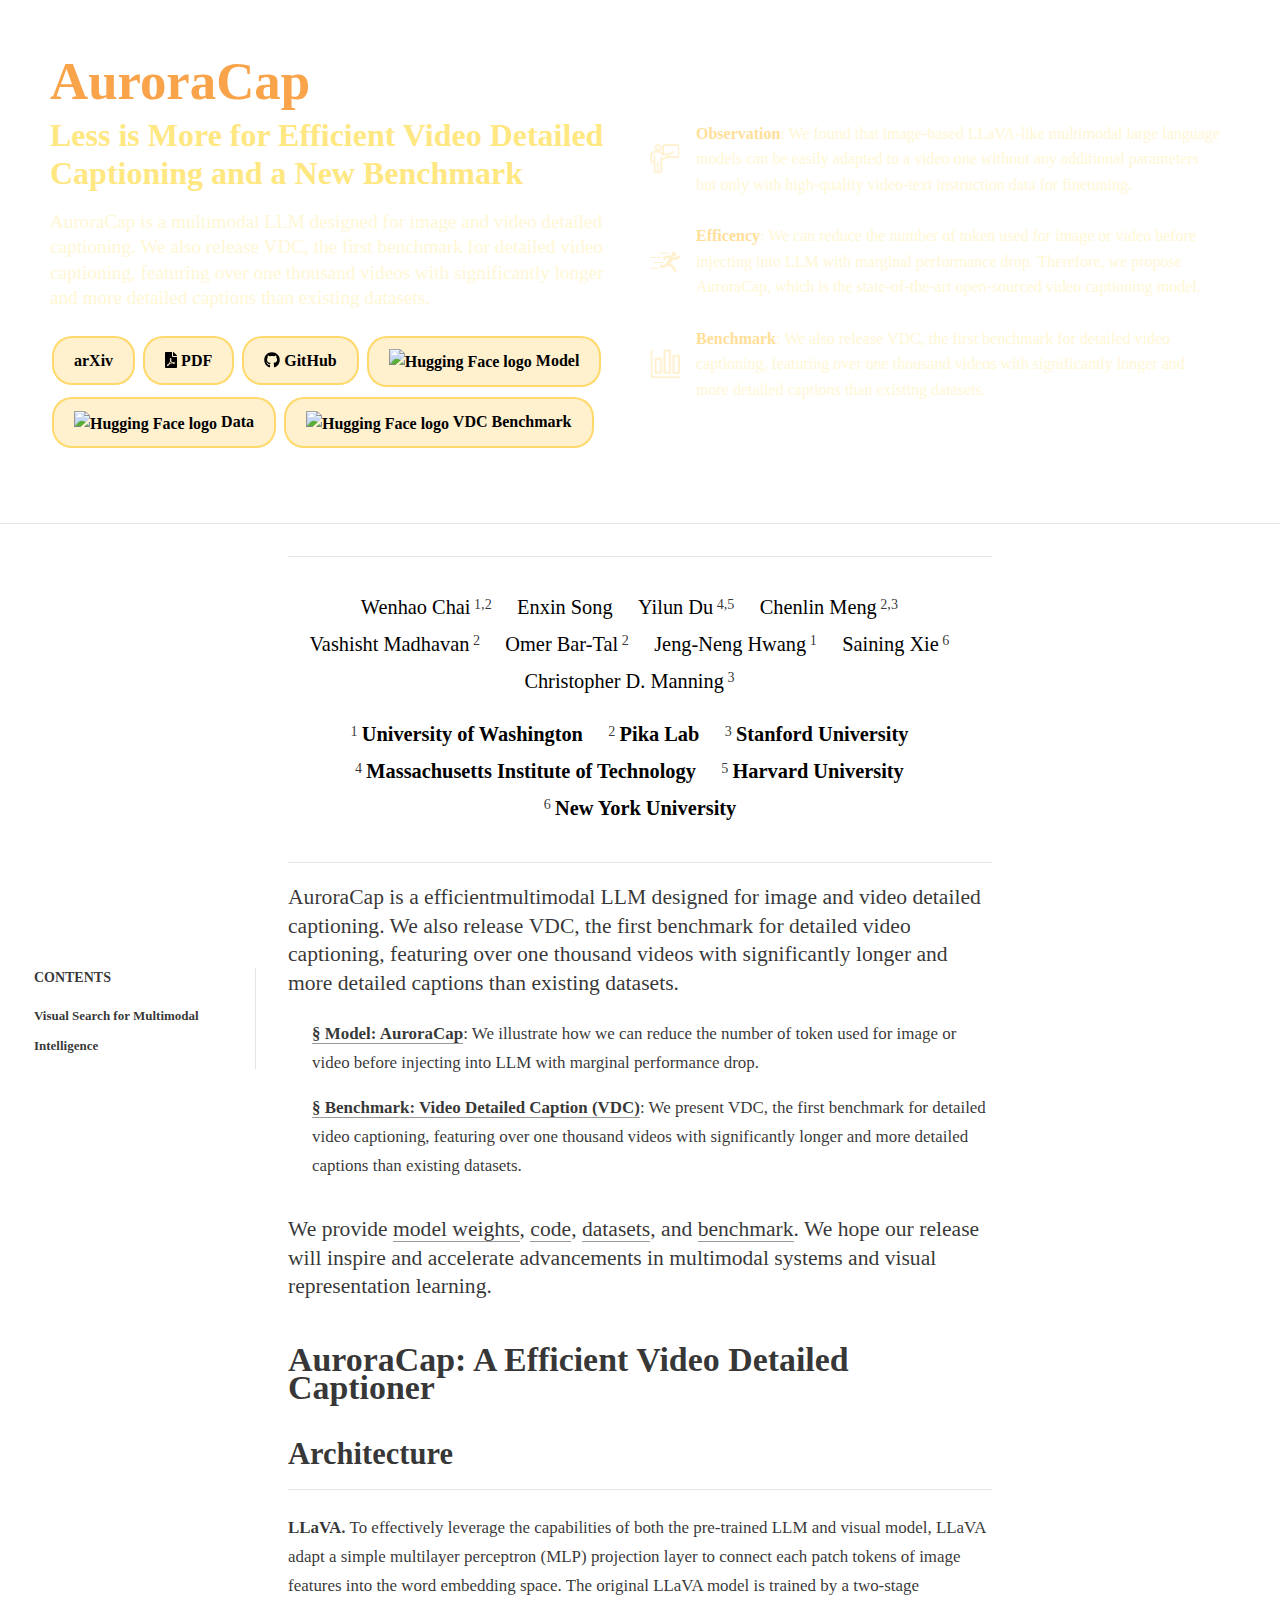
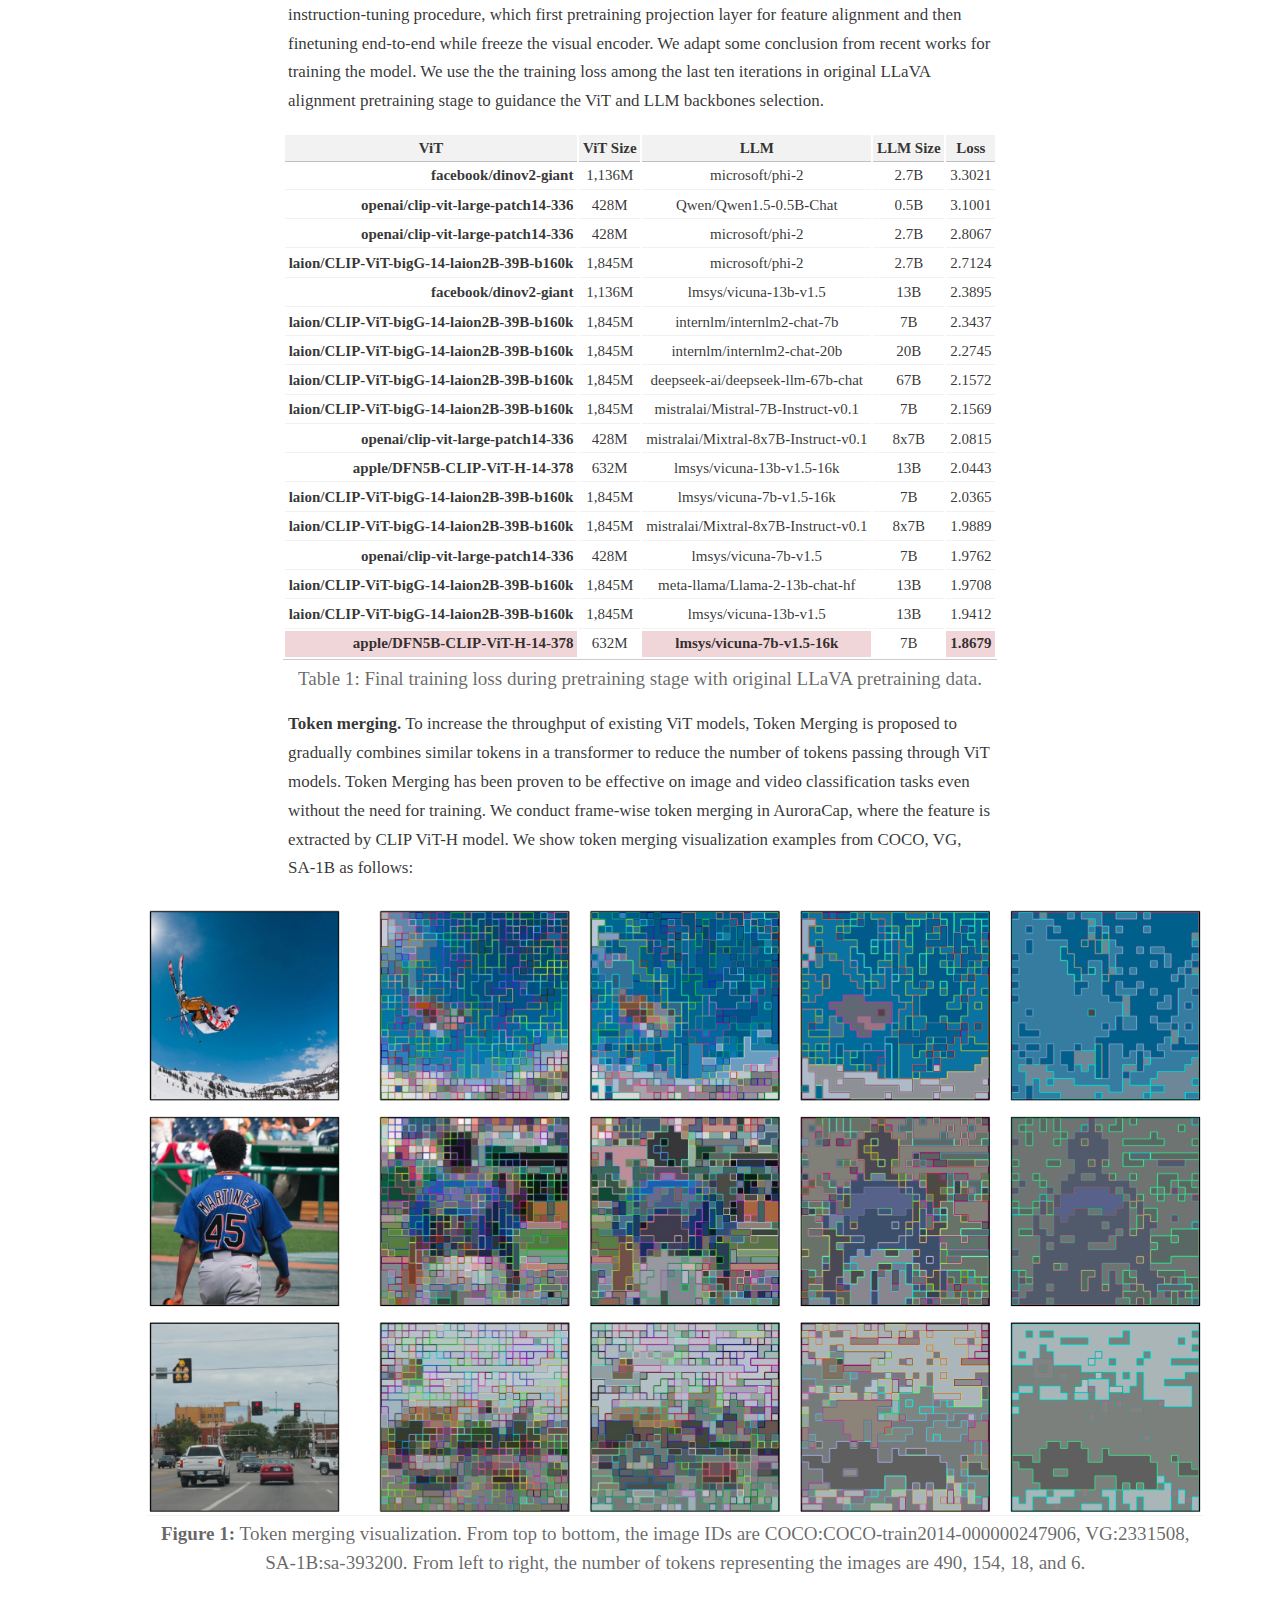
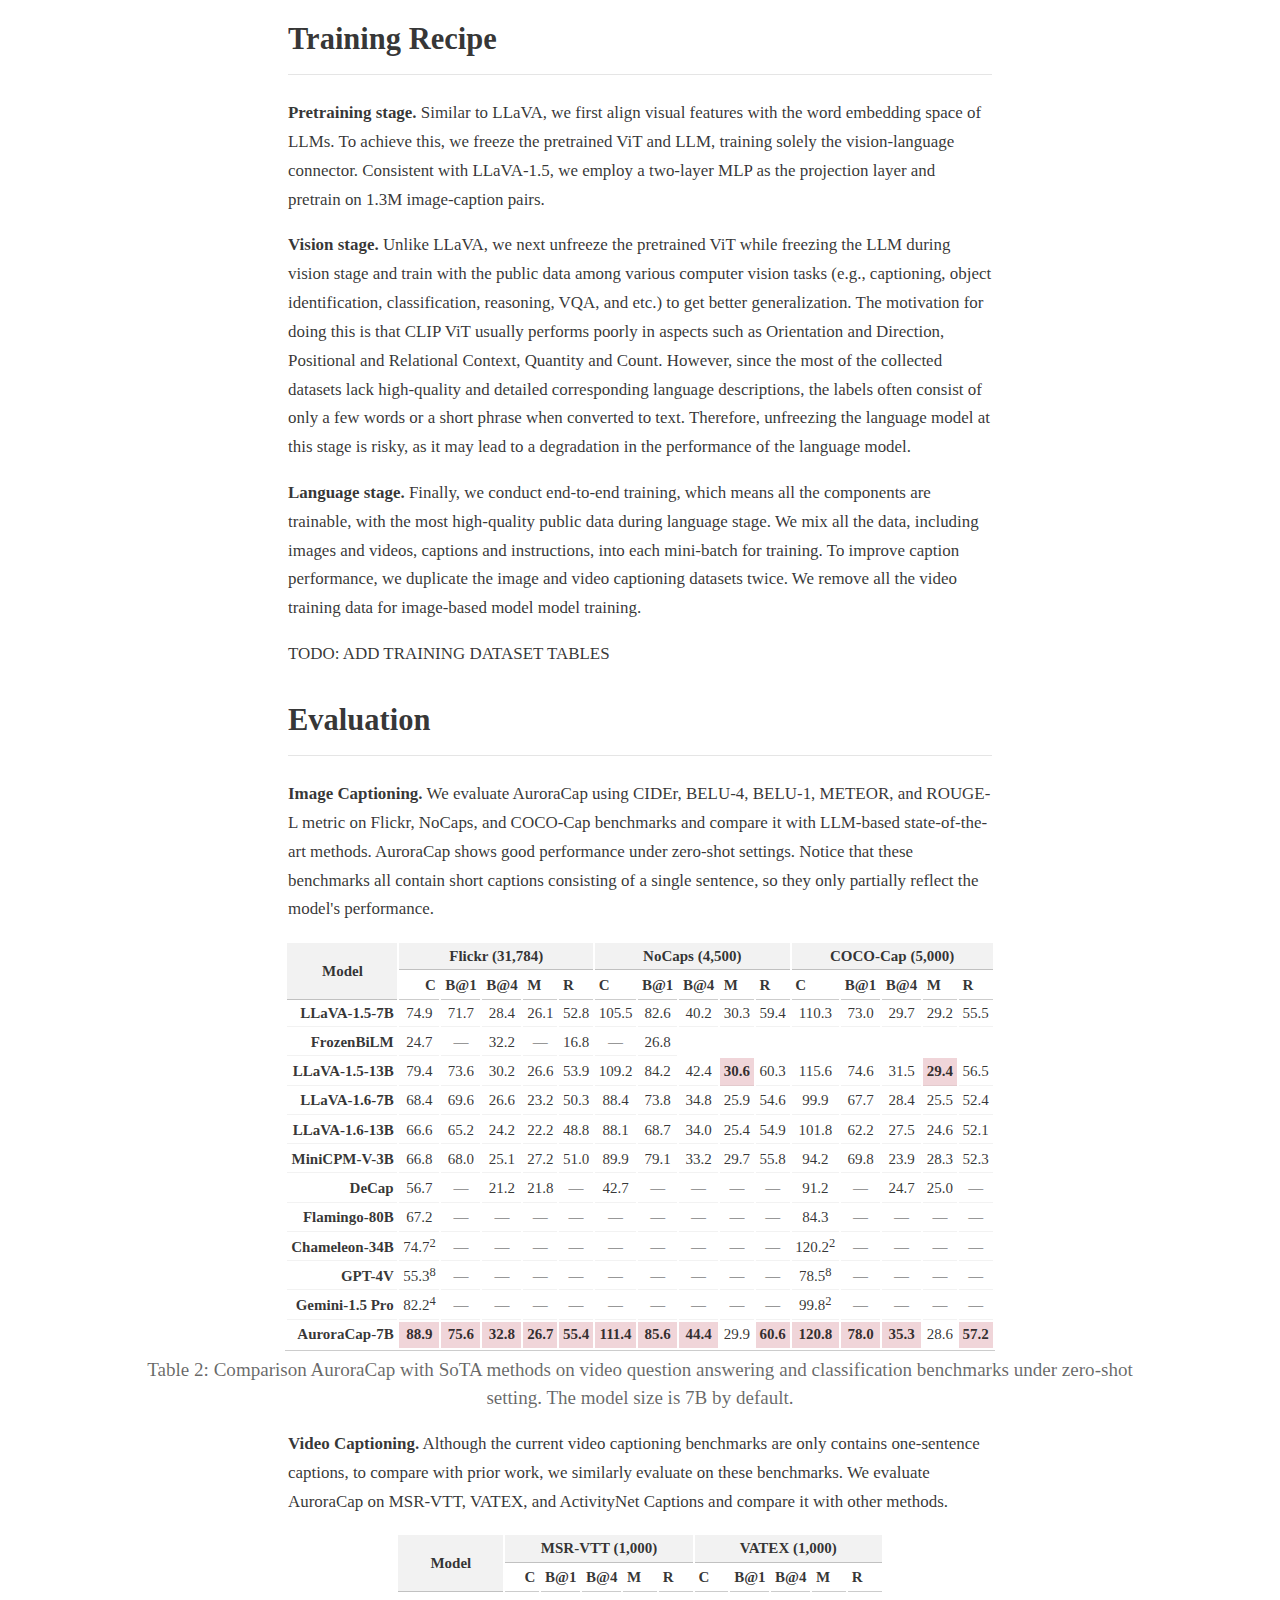
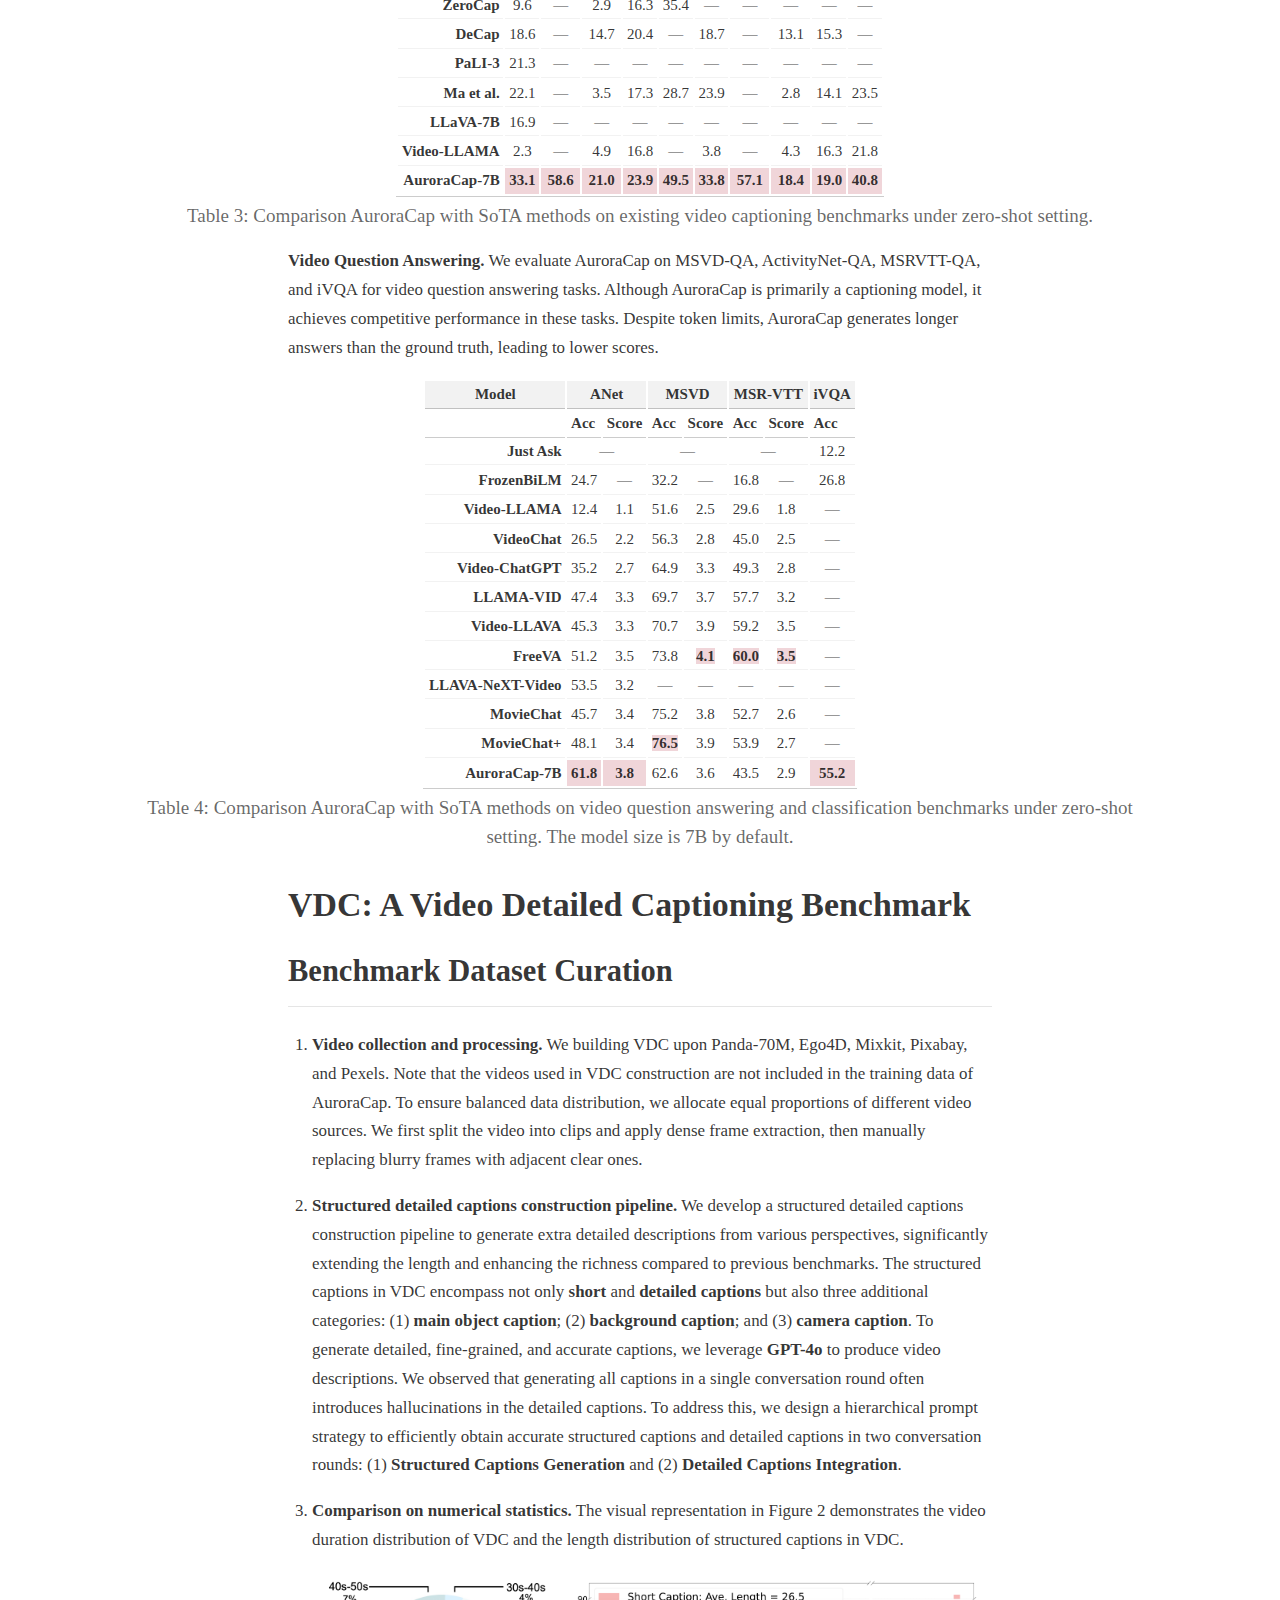
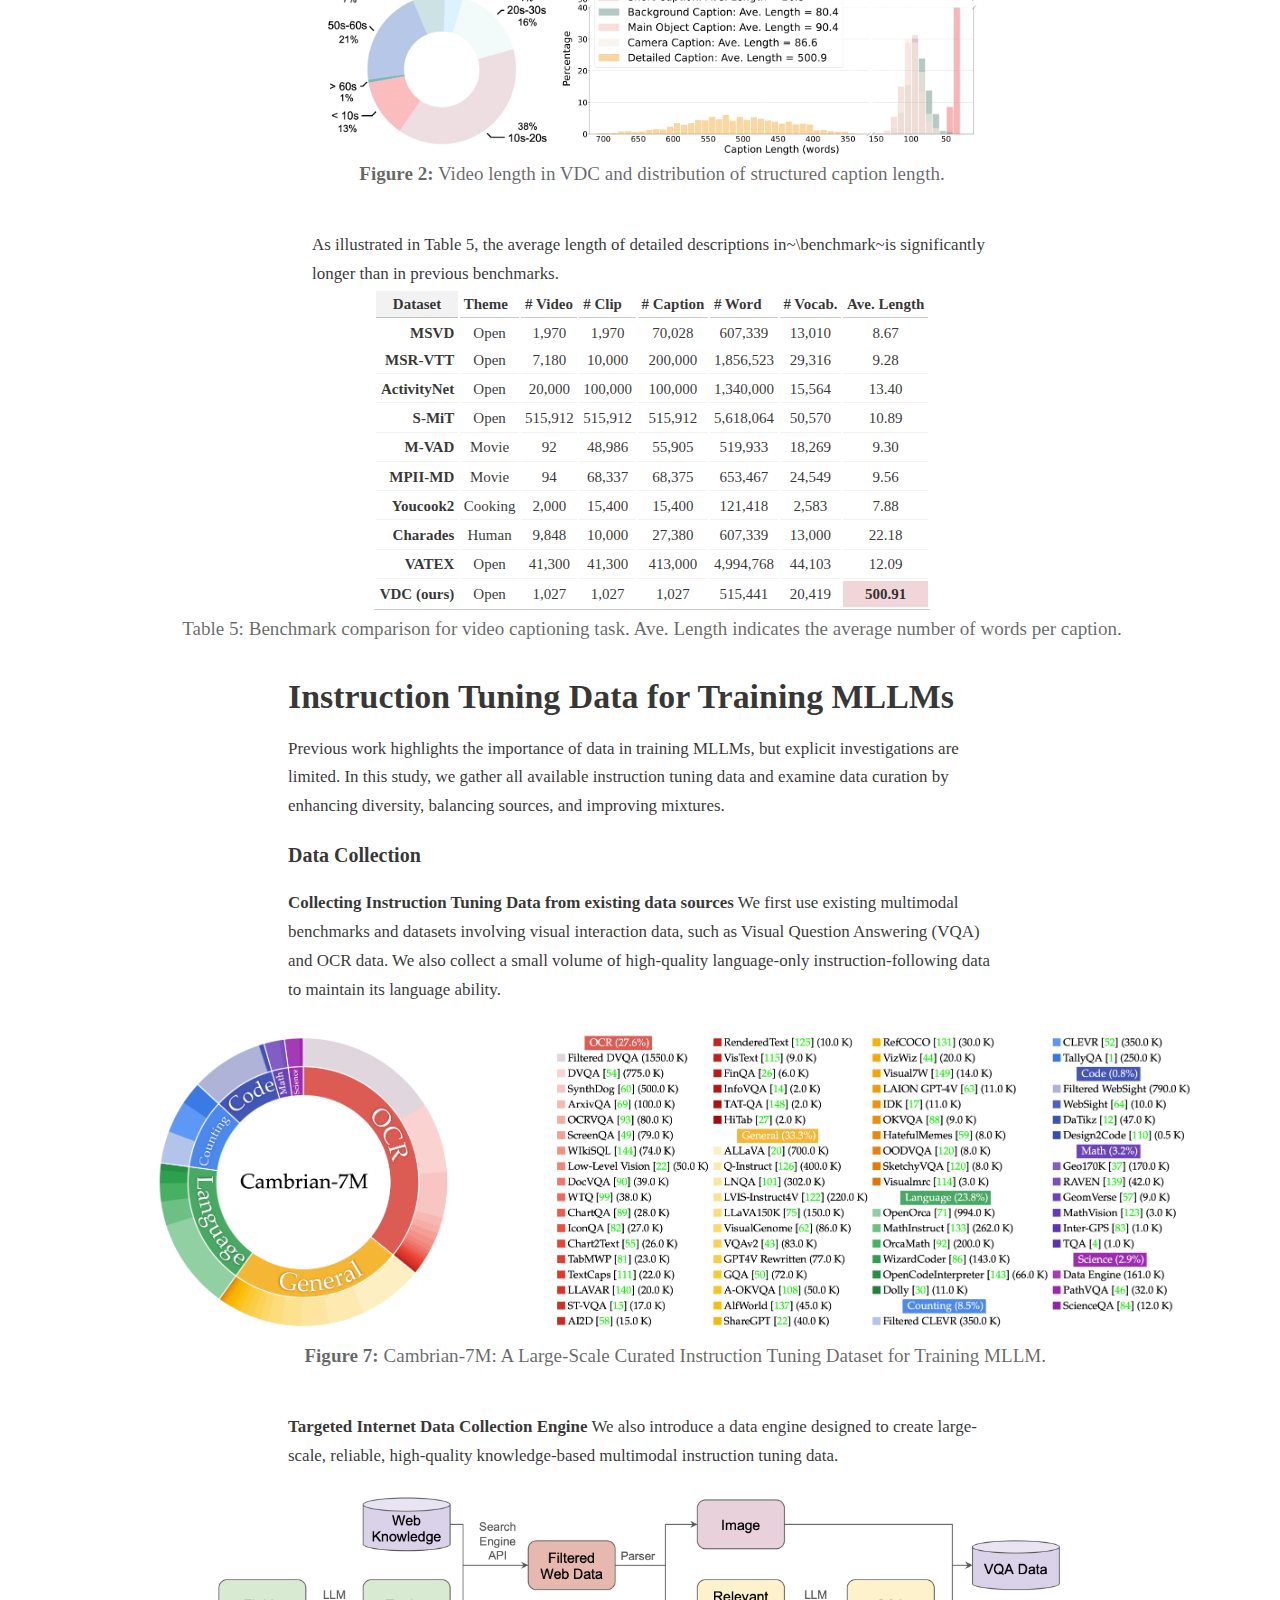
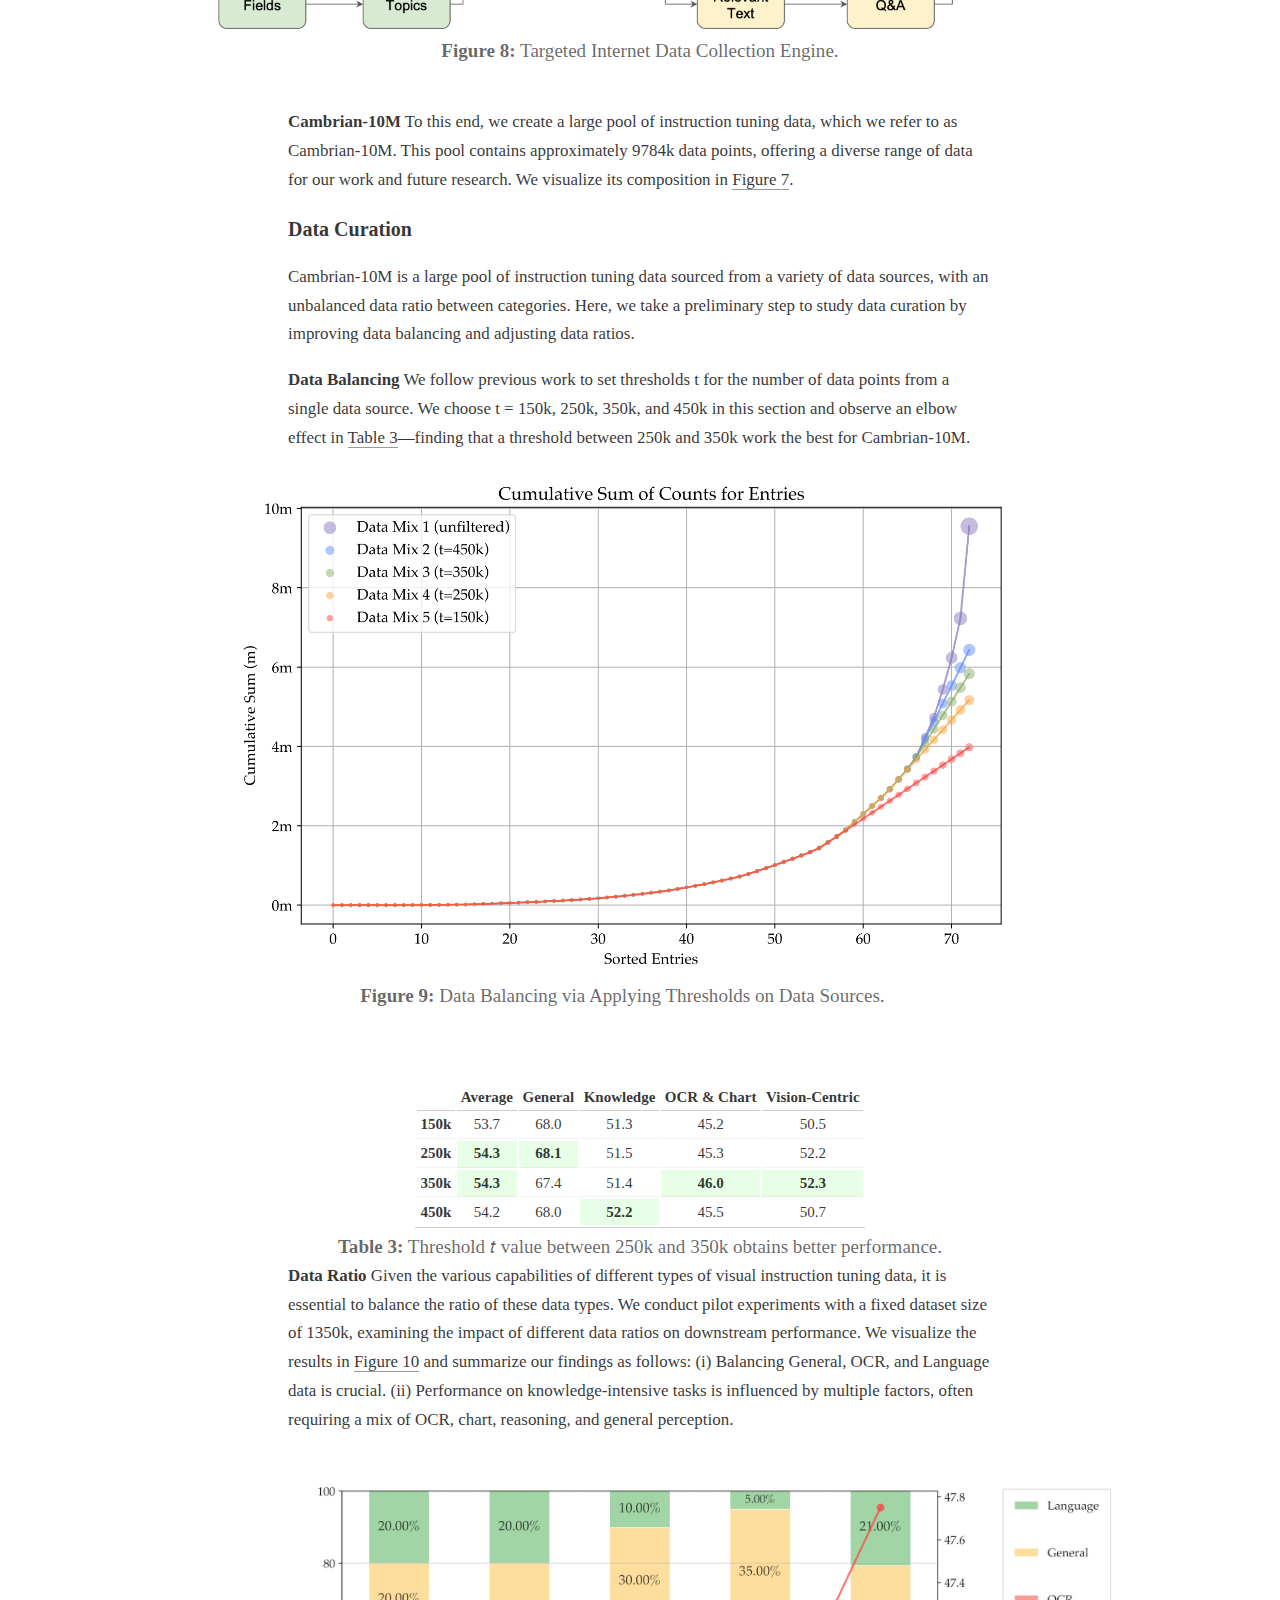
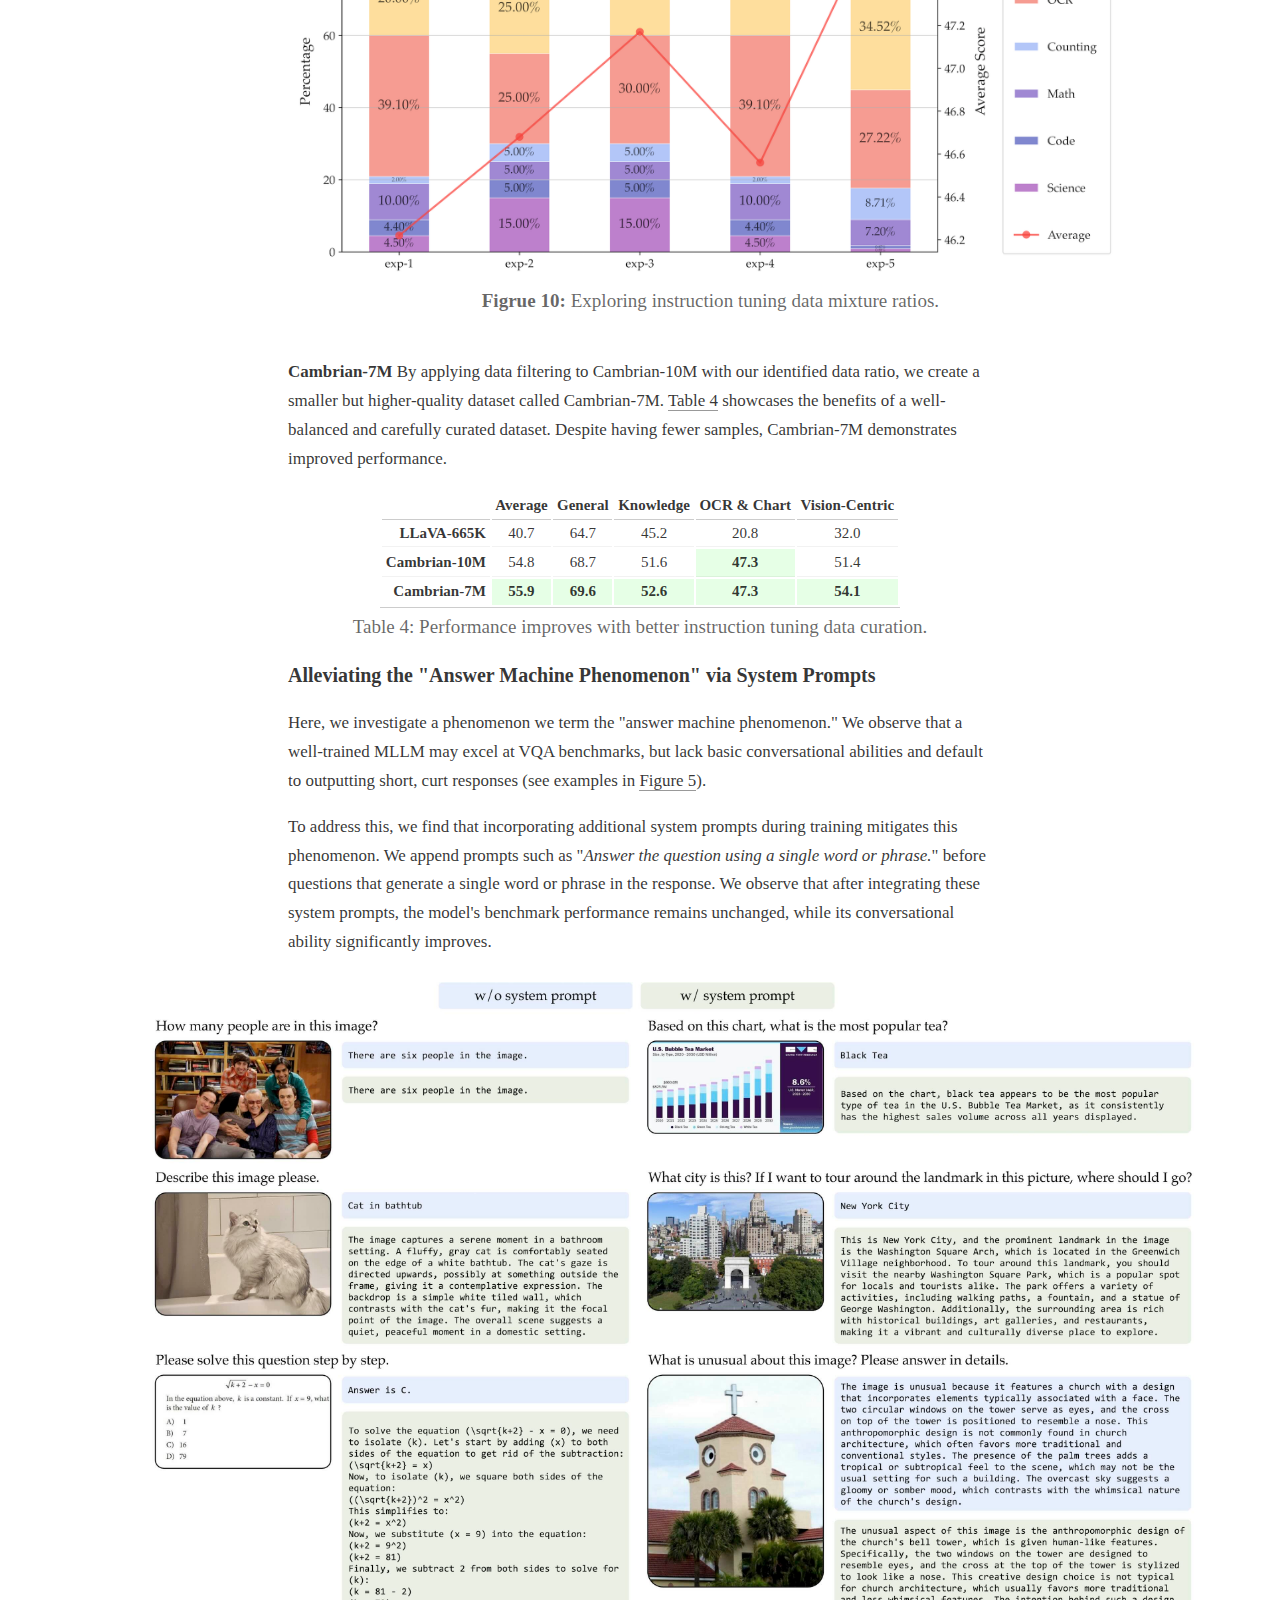
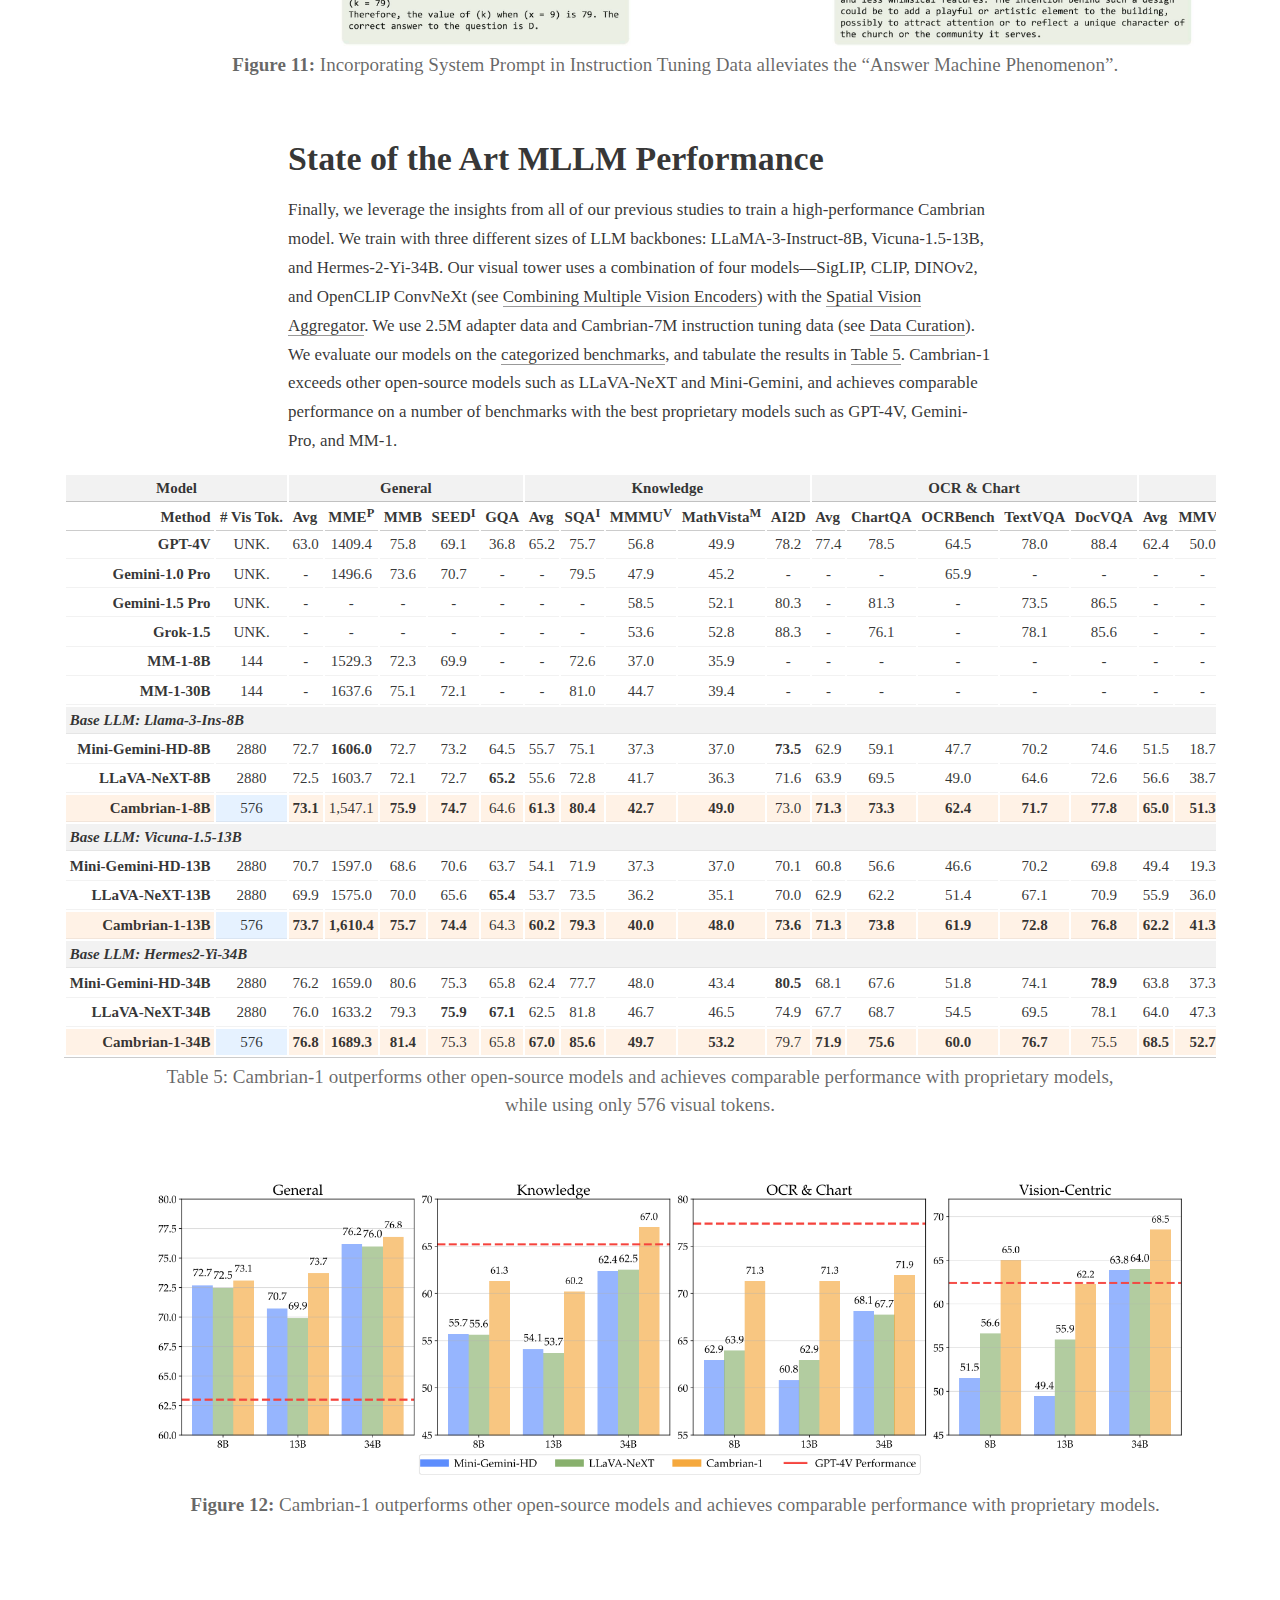
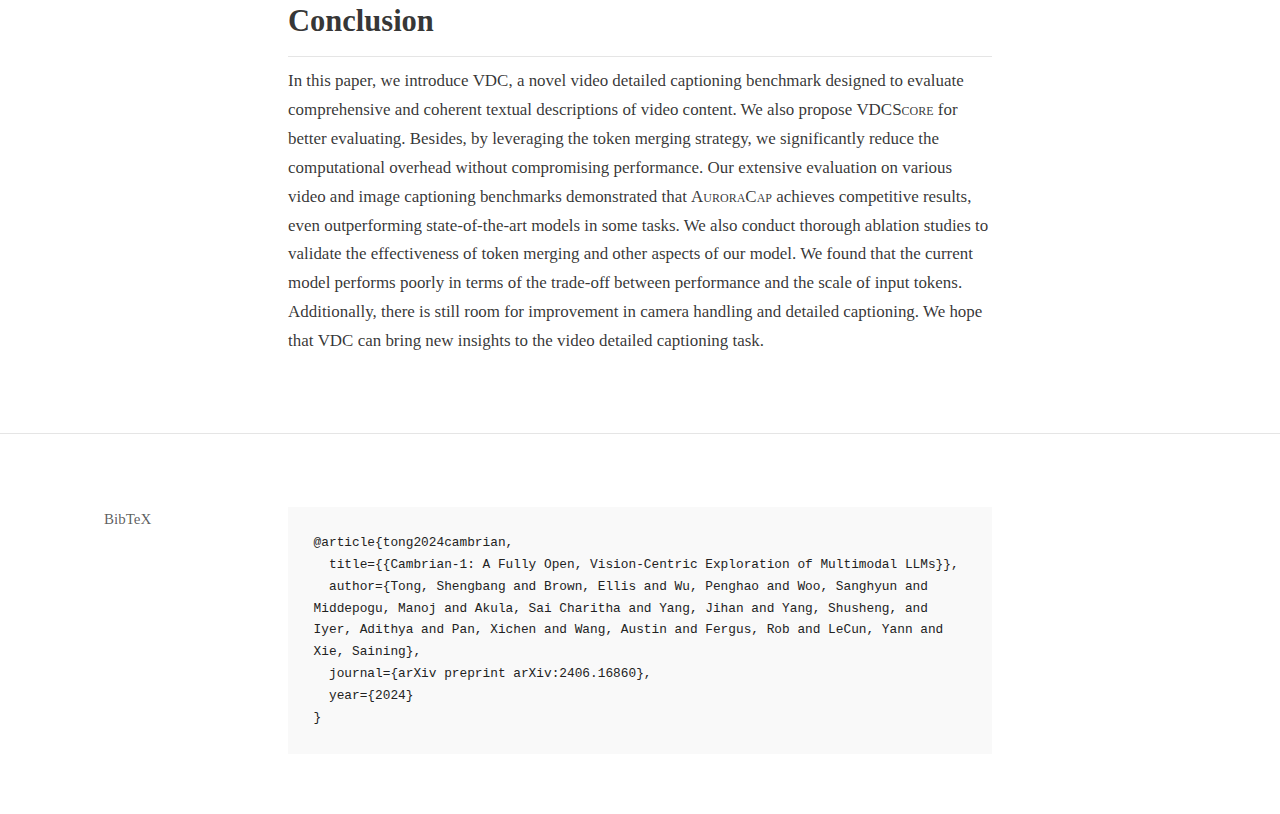
==== index_old.html @ 551106fd "change to v*" ====
<!doctype html>
<html lang="en">
    <head>
        <title>AuroraCap: A Detailed Captioning Baseline and Benchmark for Video</title>
        <link rel="icon" type="image/x-icon" href="/static/img/icons/web_icon.ico">

        <meta charset="utf-8">
        <meta name="viewport" content="width=device-width, initial-scale=1">

        <!-- Open Graph -->
        <meta property="og:url" content="https://aurora-web.github.io/" />
        <meta property="og:image" content="https://aurora-web.github.io/static/img/preview.png" />
        <meta property="og:title" content="AuroraCap: A Detailed Captioning Baseline and Benchmark for Video" />
        <meta property="og:description" content="AuroraCap is a multimodal LLM designed for image and video detailed captioning. We also release VDC, the first benchmark for detailed video captioning, featuring over one thousand videos with significantly longer and more detailed captions than existing datasets." />
        
        <!-- Twitter -->
        <meta name="twitter:url" content="https://aurora-web.github.io/" />
        <meta name="twitter:card" content="summary_large_image" />
        <meta name="twitter:image" content="https://aurora-web.github.io/static/img/preview.png" />
        <meta name="twitter:title" content="AuroraCap: A Detailed Captioning Baseline and Benchmark for Video" />
        <meta name="twitter:description" content="AuroraCap is a multimodal LLM designed for image and video detailed captioning. We also release VDC, the first benchmark for detailed video captioning, featuring over one thousand videos with significantly longer and more detailed captions than existing datasets." />

        <script src="./static/js/distill_template.v2.js"></script>
        <script src="https://polyfill.io/v3/polyfill.min.js?features=es6"></script>
        <script id="MathJax-script" async src="https://cdn.jsdelivr.net/npm/mathjax@3/es5/tex-mml-chtml.js"></script>

        <script src="https://d3js.org/d3.v5.min.js"></script>
        <script src="https://d3js.org/d3-collection.v1.min.js"></script>
        <script src="https://rawgit.com/nstrayer/slid3r/master/dist/slid3r.js"></script>

        <script defer="" src="./static/js/hider.js"></script>
        <script src="./static/js/image_interact.js"></script>
        <script src="./static/js/switch_videos.js"></script>

        <link rel="stylesheet" href="./static/css/style.css">
        <link rel="stylesheet" href="./static/css/fontawesome.all.min.css">
        <link rel="stylesheet" href="https://cdn.jsdelivr.net/gh/jpswalsh/academicons@1/css/academicons.min.css">
        
        <link rel="stylesheet" href="https://cdn.jsdelivr.net/npm/katex@0.10.2/dist/katex.min.css" integrity="sha384-yFRtMMDnQtDRO8rLpMIKrtPCD5jdktao2TV19YiZYWMDkUR5GQZR/NOVTdquEx1j" crossorigin="anonymous">
        <script defer src="https://cdn.jsdelivr.net/npm/katex@0.10.2/dist/katex.min.js" integrity="sha384-9Nhn55MVVN0/4OFx7EE5kpFBPsEMZxKTCnA+4fqDmg12eCTqGi6+BB2LjY8brQxJ" crossorigin="anonymous"></script>
        <script defer src="https://cdn.jsdelivr.net/npm/katex@0.10.2/dist/contrib/auto-render.min.js" integrity="sha384-kWPLUVMOks5AQFrykwIup5lo0m3iMkkHrD0uJ4H5cjeGihAutqP0yW0J6dpFiVkI" crossorigin="anonymous"
            onload="renderMathInElement(document.body);"></script>
        <script defer src="./static/js/fontawesome.all.min.js"></script>


        <!-- medium zoom https://github.com/francoischalifour/medium-zoom -->
        <script src="https://cdn.jsdelivr.net/npm/jquery@3.7.1/dist/jquery.min.js"></script>  <!-- jquery -->
        <script defer src="./static/js/medium-zoom.min.js"></script>
        <script defer src="./static/js/zoom.js"></script>

        <style>
            .small-caps {
                font-variant: small-caps;
            }
            .pdf-container {
            width: 80%; 
            max-width: 1200px; 
            height: 600px;
            margin: 0 auto; 
            border: 1px solid #ccc; 
        }
        embed {
            width: 100%;
            height: 100%;
        }
        .highlight-red {
            background-color: #b83a4b36;
            font-weight: bold;
        }

        </style>

    </head>
    <body>
        <div class="header-wrapper">
            <div class="header-container" id="header-container">
                <div class="header-content">
                    <h1 style="margin-top: 0px">AuroraCap</h1>
                    <h2>Less is More for Efficient Video Detailed Captioning and a New Benchmark</h2>
                        <p>
                            AuroraCap is a multimodal LLM designed for image and video detailed captioning. We also release VDC, the first benchmark for detailed video captioning, featuring over one thousand videos with significantly longer and more detailed captions than existing datasets.
                        </p>
                    

                    <div class="button-container">
                        <!-- replace arxiv -->
                        <a href="" class="button paper-link" target="_blank">
                            <span class="icon is-small">
                                <i class="ai ai-arxiv"></i>
                            </span>
                            arXiv
                        </a>
                        <!-- replace pdf -->
                        <a href="" class="button paper-link" target="_blank">
                            <span class="icon is-small">
                                <i class="fas fa-file-pdf"></i>
                            </span>
                            <span>PDF</span>
                        </a>
                        <!-- replace image -->
                        <a href="https://github.com/rese1f/aurora" class="button" target="_blank">
                            <span class="icon is-small">
                                <i class="fab fa-github"></i>
                            </span>
                            <span>GitHub</span>
                        </a>
                        <!-- <br> -->
                        <a href="https://huggingface.co/collections/Reself/auroracap-66d117ffe13bedda96702013" class="button" target="_blank">
                            <span class="icon is-small">
                                <img src="https://huggingface.co/front/assets/huggingface_logo-noborder.svg" alt="Hugging Face logo" style="height: 1em;">
                            </span>
                            <span>Model</span>
                        </a>
                        <a href="https://huggingface.co/datasets/Reself/AuroraCap-trainset" class="button" target="_blank">
                            <span class="icon is-small">
                                <img src="https://huggingface.co/front/assets/huggingface_logo-noborder.svg" alt="Hugging Face logo" style="height: 1em;">
                            </span>
                            <span>Data</span>
                        </a>                        
                        <a href="https://huggingface.co/datasets/Reself/Video-Detailed-Caption" class="button" target="_blank">
                            <span class="icon is-small">
                                <img src="https://huggingface.co/front/assets/huggingface_logo-noborder.svg" alt="Hugging Face logo" style="height: 1em;">
                            </span>
                            <span>VDC Benchmark</span>
                        </a>
                    </div>
                </div>
                <div class="header-content">
                    <div class="icon-item">
                        <img src="./static/img/icons/obs.svg" alt="Observation Icon">
                        <div><strong>Observation</strong>: We found that image-based LLaVA-like multimodal large language models can be easily adapted to a video one without any additional parameters but only with high-quality video-text instruction data for finetuning.</div>
                    </div>
                    <br>
                    <div class="icon-item">
                        <img src="./static/img/icons/eff.svg" alt="Efficency Icon">
                        <div><strong>Efficency</strong>: We can reduce the number of token used for image or video before injecting into LLM with marginal performance drop. Therefore, we propose AuroraCap, which is the state-of-the-art open-sourced video captioning model.</div>
                    </div>
                    <br>
                    <div class="icon-item">
                        <img src="./static/img/icons/benchmark.svg" alt="Benchmark Icon">
                        <div><strong>Benchmark</strong>: We also release VDC, the first benchmark for detailed video captioning, featuring over one thousand videos with significantly longer and more detailed captions than existing datasets.</div>
                    </div>
                </div>
            </div>
        </div>
        
    <d-article>
        <div class="byline">
            <div class="byline-container">
                <p>
                    <a href="https://rese1f.github.io/" class="author-link" target="_blank">Wenhao Chai</a><sup> 1,2</sup> &emsp;
                    <a href="https://espere-1119-song.github.io/" class="author-link" target="_blank">Enxin Song</a> &emsp;
                    <a href="https://yilundu.github.io/" class="author-link" target="_blank">Yilun Du</a><sup> 4,5</sup> &emsp;
                    <a href="https://cs.stanford.edu/~chenlin/" class="author-link" target="_blank">Chenlin Meng</a><sup> 2,3</sup> &emsp;
                    <a href="https://scholar.google.com/citations?user=WjF1dugAAAAJ" class="author-link" target="_blank">Vashisht Madhavan</a><sup> 2</sup> &emsp;
                    <a href="https://omerbt.github.io/" class="author-link" target="_blank">Omer Bar-Tal</a><sup> 2</sup> &emsp;
                    <a href="https://people.ece.uw.edu/hwang/" class="author-link" target="_blank">Jeng-Neng Hwang</a><sup> 1</sup> &emsp;
                    <a href="https://www.sainingxie.com/" class="author-link" target="_blank">Saining Xie</a><sup> 6</sup> &emsp;
                    <a href="https://nlp.stanford.edu/~manning/" class="author-link" target="_blank">Christopher D. Manning</a><sup> 3</sup> &emsp;
                    </p>
                <p>
                    <sup>1</sup> <a href="https://www.washington.edu/" class="affiliation-link" id="affiliation" target="_blank">University of Washington</a> &emsp;
                    <sup>2</sup> <a href="https://pika.art" class="affiliation-link" id="affiliation" target="_blank">Pika Lab</a> &emsp;
                    <sup>3</sup> <a href="https://www.stanford.edu/" class="affiliation-link" id="affiliation" target="_blank">Stanford University</a> &emsp;
                    <br>
                    <sup>4</sup> <a href="https://www.mit.edu/" class="affiliation-link" id="affiliation" target="_blank">Massachusetts Institute of Technology</a> &emsp;
                    <sup>5</sup> <a href="https://www.harvard.edu/" class="affiliation-link" id="affiliation" target="_blank">Harvard University</a> &emsp;
                    <br>
                    <sup>6</sup> <a href="https://www.nyu.edu/" class="affiliation-link" id="affiliation" target="_blank">New York University</a>
                </p>
            </div>
        </div>
        <!-- <p style="text-align: center;">
            <span class="author-note"><sup>*</sup>Project lead</span>&emsp;
            <span class="author-note"><sup>&dagger;</sup>Corresponding author</span>
        </p> -->

        <d-contents>
            <nav>
                <h4>Contents</h4>
                <div><a href="#text abstract">Visual Search for Multimodal Intelligence</a></div>
            </nav>
        </d-contents>
        
        <p class="text abstract">
            AuroraCap is a efficientmultimodal LLM designed for image and video detailed captioning. 
            We also release <span class="small-caps">VDC</span>, the first benchmark for detailed video captioning, featuring over one thousand videos with significantly longer and more detailed captions than existing datasets.
            <br>
            <ol class="text">
                <li style="list-style-type: none;"><strong><a href="#training-recipe">&sect; Model: AuroraCap</a></strong>: We illustrate how we can reduce the number of token used for image or video before injecting into LLM with marginal performance drop.</li>
                <li style="list-style-type: none;"><strong><a href="#vdc">&sect; Benchmark: Video Detailed Caption (VDC)</a></strong>: We present <span class="small-caps">VDC</span>, the first benchmark for detailed video captioning, featuring over one thousand videos with significantly longer and more detailed captions than existing datasets.</li>
            </ol>
        </p>

        <!-- <div class="icon-row">
            <a href="#training-recipe" class="icon-link">
                <img src="static/img/icons/visual.svg" alt="Visual Representation Logo" class="icon">
                Model: AuroraCap
            </a>
            <a href="#vdc" class="icon-link">
                <img src="static/img/icons/connector.svg" alt="Connector Logo" class="icon">
                Benchmark: VDC
            </a>
        </div> -->

        <!-- <p class="click-hint" style="width: 85%;">
            <img src="static/img/icons/click.gif" style="width: 1.5rem">
            <strong>Click to jump to each section.</strong>
        </p> -->


        <p class="text abstract">
            We provide <a href="https://huggingface.co/collections/Reself/auroracap-66d117ffe13bedda96702013" target="_blank">model weights</a>, 
            <a href="https://github.com/rese1f/aurora" target="_blank">code</a>, 
            <a href="https://huggingface.co/datasets/Reself/AuroraCap-trainset" target="_blank">datasets</a>, 
            and <a href="https://huggingface.co/datasets/Reself/Video-Detailed-Caption" target="_blank">benchmark</a>. We hope our release will inspire and accelerate advancements in multimodal systems and visual representation learning.
        </p>

        

        <br>

        <div id='training-recipe' class="vision-block">
            <div class="sub-section">
                <h1 class="text">AuroraCap: A Efficient Video Detailed Captioner</h1>

                    <p class="text">
                        <p class="text">
                        <h2 class="text">Architecture</h2>
                        <p class="text">
                            <strong>LLaVA.</strong> 
                            To effectively leverage the capabilities of both the pre-trained LLM and visual model, LLaVA adapt a simple multilayer perceptron (MLP) projection layer to connect each patch tokens of image features into the word embedding space. 
                            The original LLaVA model is trained by a two-stage instruction-tuning procedure, which first pretraining projection layer for feature alignment and then finetuning end-to-end while freeze the visual encoder. 
                            We adapt some conclusion from recent works for training the model.
                            We use the the training loss among the last ten iterations in original LLaVA alignment pretraining stage to guidance the ViT and LLM backbones selection.
                            <div id="tab:model_ensemble" style="display: flex; flex-direction: column; align-items: center;">
                                <div class="table-container">
                                    <table class="data-table">
                                        <thead>
                                        <tr>
                                            <th colspan="1" class="tb-hdr">ViT</th>
                                            <th colspan="1" class="tb-hdr">ViT Size</th>
                                            <th colspan="1" class="tb-hdr">LLM</th>
                                            <th colspan="1" class="tb-hdr">LLM Size</th>
                                            <th colspan="1" class="tb-hdr">Loss</th>
                                        </tr>
                                        </thead>
                                        <tbody>
                                        <tr>
                                            <td class="section-border">facebook/dinov2-giant</td>
                                            <td>1,136M</td>
                                            <td class="section-border">microsoft/phi-2</td>
                                            <td>2.7B</td>
                                            <td>3.3021</td>
                                        </tr>
                                        <tr>
                                            <td class="section-border">openai/clip-vit-large-patch14-336</td>
                                            <td>428M</td>
                                            <td class="section-border">Qwen/Qwen1.5-0.5B-Chat</td>
                                            <td>0.5B</td>
                                            <td>3.1001</td>
                                        </tr>
                                        <tr>
                                            <td class="section-border">openai/clip-vit-large-patch14-336</td>
                                            <td>428M</td>
                                            <td class="section-border">microsoft/phi-2</td>
                                            <td>2.7B</td>
                                            <td>2.8067</td>
                                        </tr>
                                        <tr>
                                            <td class="section-border">laion/CLIP-ViT-bigG-14-laion2B-39B-b160k</td>
                                            <td>1,845M</td>
                                            <td class="section-border">microsoft/phi-2</td>
                                            <td>2.7B</td>
                                            <td>2.7124</td>
                                        </tr>
                                        <tr>
                                            <td class="section-border">facebook/dinov2-giant</td>
                                            <td>1,136M</td>
                                            <td class="section-border">lmsys/vicuna-13b-v1.5</td>
                                            <td>13B</td>
                                            <td>2.3895</td>
                                        </tr>
                                        <tr>
                                            <td class="section-border">laion/CLIP-ViT-bigG-14-laion2B-39B-b160k</td>
                                            <td>1,845M</td>
                                            <td class="section-border">internlm/internlm2-chat-7b</td>
                                            <td>7B</td>
                                            <td>2.3437</td>
                                        </tr>
                                        <tr>
                                            <td class="section-border">laion/CLIP-ViT-bigG-14-laion2B-39B-b160k</td>
                                            <td>1,845M</td>
                                            <td class="section-border">internlm/internlm2-chat-20b</td>
                                            <td>20B</td>
                                            <td>2.2745</td>
                                        </tr>
                                        <tr>
                                            <td class="section-border">laion/CLIP-ViT-bigG-14-laion2B-39B-b160k</td>
                                            <td>1,845M</td>
                                            <td class="section-border">deepseek-ai/deepseek-llm-67b-chat</td>
                                            <td>67B</td>
                                            <td>2.1572</td>
                                        </tr>   
                                        <tr>
                                            <td class="section-border">laion/CLIP-ViT-bigG-14-laion2B-39B-b160k</td>
                                            <td>1,845M</td>
                                            <td class="section-border">mistralai/Mistral-7B-Instruct-v0.1</td>
                                            <td>7B</td>
                                            <td>2.1569</td>
                                        </tr> 
                                        <tr>
                                            <td class="section-border">openai/clip-vit-large-patch14-336</td>
                                            <td>428M</td>
                                            <td class="section-border">mistralai/Mixtral-8x7B-Instruct-v0.1</td>
                                            <td>8x7B</td>
                                            <td>2.0815</td>
                                        </tr> 
                                        <tr>
                                            <td class="section-border">apple/DFN5B-CLIP-ViT-H-14-378</td>
                                            <td>632M</td>
                                            <td class="section-border">lmsys/vicuna-13b-v1.5-16k</td>
                                            <td>13B</td>
                                            <td>2.0443</td>
                                        </tr> 
                                        <tr>
                                            <td class="section-border">laion/CLIP-ViT-bigG-14-laion2B-39B-b160k</td>
                                            <td>1,845M</td>
                                            <td class="section-border">lmsys/vicuna-7b-v1.5-16k</td>
                                            <td>7B</td>
                                            <td>2.0365</td>
                                        </tr> 
                                        <tr>
                                            <td class="section-border">laion/CLIP-ViT-bigG-14-laion2B-39B-b160k</td>
                                            <td>1,845M</td>
                                            <td class="section-border">mistralai/Mixtral-8x7B-Instruct-v0.1</td>
                                            <td>8x7B</td>
                                            <td>1.9889</td>
                                        </tr> 
                                        <tr>
                                            <td class="section-border">openai/clip-vit-large-patch14-336</td>
                                            <td>428M</td>
                                            <td class="section-border">lmsys/vicuna-7b-v1.5</td>
                                            <td>7B</td>
                                            <td>1.9762</td>
                                        </tr> 
                                        <tr>
                                            <td class="section-border">laion/CLIP-ViT-bigG-14-laion2B-39B-b160k</td>
                                            <td>1,845M</td>
                                            <td class="section-border">meta-llama/Llama-2-13b-chat-hf</td>
                                            <td>13B</td>
                                            <td>1.9708</td>
                                        </tr> 
                                        <tr>
                                            <td class="section-border">laion/CLIP-ViT-bigG-14-laion2B-39B-b160k</td>
                                            <td>1,845M</td>
                                            <td class="section-border">lmsys/vicuna-13b-v1.5</td>
                                            <td>13B</td>
                                            <td>1.9412</td>
                                        </tr> 
                                        <tr>
                                            <td class="highlight-red">apple/DFN5B-CLIP-ViT-H-14-378</td>
                                            <td>632M</td>
                                            <td class="highlight-red">lmsys/vicuna-7b-v1.5-16k</td>
                                            <td>7B</td>
                                            <td class="highlight-red">1.8679</td>
                                        </tr>  
                                        </tbody>
                                    </table>
                                </div>
                                <figcaption style="text-align: center; width: 140%;">
                                    Table 1: Final training loss during pretraining stage with original LLaVA pretraining data.
                                </figcaption>
                            </div>
                        </p>
                        <p class="text">
                            <strong>Token merging.</strong> 
                            To increase the throughput of existing ViT models, Token Merging is proposed to gradually combines similar tokens in a transformer to reduce the number of tokens passing through ViT models. 
                            Token Merging has been proven to be effective on image and video classification tasks even without the need for training.
                            We conduct frame-wise token merging in AuroraCap, where the feature is extracted by CLIP ViT-H model. 
                            We show token merging visualization examples from  COCO, VG, SA-1B as follows:
                            <d-figure id="fig-cvcb" >
                                <figure>
                                    <img data-zoomable="" draggable="false" src="static/img/tome_visualize.png" alt="benchmark category">
                                    <figcaption>
                                        <strong>Figure 1:</strong> Token merging visualization. From top to bottom, the image IDs are COCO:COCO-train2014-000000247906, VG:2331508, SA-1B:sa-393200. From left to right, the number of tokens representing the images are 490, 154, 18, and 6.
                                    </figcaption>
                                </figure>
                            </d-figure>
                        </p>
                        </p>
                        <h2 class="text">Training Recipe</h2>
                        <p class="text">
                            <strong>Pretraining stage.</strong> 
                            Similar to LLaVA, we first align visual features with the word embedding space of LLMs. 
                            To achieve this, we freeze the pretrained ViT and LLM, training solely the vision-language connector. 
                            Consistent with LLaVA-1.5, we employ a two-layer MLP as the projection layer and pretrain on 1.3M image-caption pairs.
                        </p>
                        <p class="text">
                            <strong>Vision stage.</strong> 
                            Unlike LLaVA, we next unfreeze the pretrained ViT while freezing the LLM during vision stage and train with the public data among various computer vision tasks (e.g., captioning, object identification, classification, reasoning, VQA, and etc.) to get better generalization.
                            The motivation for doing this is that CLIP ViT usually performs poorly in aspects such as Orientation and Direction, Positional and Relational Context, Quantity and Count.
                            However, since the most of the collected datasets lack high-quality and detailed corresponding language descriptions, the labels often consist of only a few words or a short phrase when converted to text.
                            Therefore, unfreezing the language model at this stage is risky, as it may lead to a degradation in the performance of the language model.
                        </p>
                        <p class="text">
                            <strong>Language stage.</strong> 
                            Finally, we conduct end-to-end training, which means all the components are trainable, with the most high-quality public data during language stage. 
                            We mix all the data, including images and videos, captions and instructions, into each mini-batch for training. 
                            To improve caption performance, we duplicate the image and video captioning datasets twice. We remove all the video training data for image-based model model training.
                        </p>
                        
                        TODO: ADD TRAINING DATASET TABLES

                        <h2 class="text">Evaluation</h2>
                        <p class="text">
                            <strong>Image Captioning.</strong> 
                            We evaluate AuroraCap using CIDEr, BELU-4, BELU-1, METEOR, and ROUGE-L metric on Flickr, NoCaps, and COCO-Cap benchmarks and compare it with LLM-based state-of-the-art methods. 
                            AuroraCap shows good performance under zero-shot settings. 
                            Notice that these benchmarks all contain short captions consisting of a single sentence, so they only partially reflect the model's performance.
                            <div id="tab:model_ensemble" style="display: flex; flex-direction: column; align-items: center;">
                                <div class="table-container">
                                    <table class="data-table">
                                        <thead>
                                        <tr>
                                            <th class="tb-hdr" rowspan="2">Model</th>
                                            <th colspan="5" class="tb-hdr">Flickr (31,784)</th>
                                            <th colspan="5" class="tb-hdr">NoCaps (4,500)</th>
                                            <th colspan="5" class="tb-hdr">COCO-Cap (5,000)</th>
                                        </tr>
                                        <tr>
                                            <th>C</th>
                                            <th>B@1</th>
                                            <th>B@4</th>
                                            <th>M</th>
                                            <th>R</th>
                                            <th>C</th>
                                            <th>B@1</th>
                                            <th>B@4</th>
                                            <th>M</th>
                                            <th>R</th>
                                            <th>C</th>
                                            <th>B@1</th>
                                            <th>B@4</th>
                                            <th>M</th>
                                            <th>R</th>
                                        </tr>
                                        </thead>
                                        <tbody>
                                            <tr>
                                                <td class="italic">LLaVA-1.5-7B</td>
                                                <td>74.9</td>
                                                <td>71.7</td>
                                                <td>28.4</td>
                                                <td>26.1</td>
                                                <td>52.8</td>
                                                <td>105.5</td>
                                                <td>82.6</td>
                                                <td>40.2</td>
                                                <td>30.3</td>
                                                <td>59.4</td>
                                                <td>110.3</td>
                                                <td>73.0</td>
                                                <td>29.7</td>
                                                <td>29.2</td>
                                                <td>55.5</td>
                                            </tr>
                                            <tr>
                                                <td>FrozenBiLM</td>
                                                <td>24.7</td>
                                                <td>—</td>
                                                <td>32.2</td>
                                                <td>—</td>
                                                <td>16.8</td>
                                                <td>—</td>
                                                <td>26.8</td>
                                            </tr>
                                            <tr>
                                                <td class="italic">LLaVA-1.5-13B</td>
                                                <td>79.4</td>
                                                <td>73.6</td>
                                                <td>30.2</td>
                                                <td>26.6</td>
                                                <td>53.9</td>
                                                <td>109.2</td>
                                                <td>84.2</td>
                                                <td>42.4</td>
                                                <td class="highlight-red">30.6</td>
                                                <td>60.3</td>
                                                <td>115.6</td>
                                                <td>74.6</td>
                                                <td>31.5</td>
                                                <td class="highlight-red">29.4</td>
                                                <td>56.5</td>
                                            </tr>
                                            <tr>
                                                <td class="italic">LLaVA-1.6-7B</td>
                                                <td>68.4</td>
                                                <td>69.6</td>
                                                <td>26.6</td>
                                                <td>23.2</td>
                                                <td>50.3</td>
                                                <td>88.4</td>
                                                <td>73.8</td>
                                                <td>34.8</td>
                                                <td>25.9</td>
                                                <td>54.6</td>
                                                <td>99.9</td>
                                                <td>67.7</td>
                                                <td>28.4</td>
                                                <td>25.5</td>
                                                <td>52.4</td>
                                            </tr>
                                            <tr>
                                                <td class="italic">LLaVA-1.6-13B</td>
                                                <td>66.6</td>
                                                <td>65.2</td>
                                                <td>24.2</td>
                                                <td>22.2</td>
                                                <td>48.8</td>
                                                <td>88.1</td>
                                                <td>68.7</td>
                                                <td>34.0</td>
                                                <td>25.4</td>
                                                <td>54.9</td>
                                                <td>101.8</td>
                                                <td>62.2</td>
                                                <td>27.5</td>
                                                <td>24.6</td>
                                                <td>52.1</td>
                                            </tr>
                                            <tr>
                                                <td class="italic">MiniCPM-V-3B</td>
                                                <td>66.8</td>
                                                <td>68.0</td>
                                                <td>25.1</td>
                                                <td>27.2</td>
                                                <td>51.0</td>
                                                <td>89.9</td>
                                                <td>79.1</td>
                                                <td>33.2</td>
                                                <td>29.7</td>
                                                <td>55.8</td>
                                                <td>94.2</td>
                                                <td>69.8</td>
                                                <td>23.9</td>
                                                <td>28.3</td>
                                                <td>52.3</td>
                                            </tr>
                                            <tr>
                                                <td class="italic">DeCap</td>
                                                <td>56.7</td>
                                                <td>—</td>
                                                <td>21.2</td>
                                                <td>21.8</td>
                                                <td>—</td>
                                                <td>42.7</td>
                                                <td>—</td>
                                                <td>—</td>
                                                <td>—</td>
                                                <td>—</td>
                                                <td>91.2</td>
                                                <td>—</td>
                                                <td>24.7</td>
                                                <td>25.0</td>
                                                <td>—</td>
                                            </tr>
                                            <tr>
                                                <td class="italic">Flamingo-80B</td>
                                                <td>67.2</td>
                                                <td>—</td>
                                                <td>—</td>
                                                <td>—</td>
                                                <td>—</td>
                                                <td>—</td>
                                                <td>—</td>
                                                <td>—</td>
                                                <td>—</td>
                                                <td>—</td>
                                                <td>84.3</td>
                                                <td>—</td>
                                                <td>—</td>
                                                <td>—</td>
                                                <td>—</td>
                                            </tr>
                                            <tr>
                                                <td class="italic">Chameleon-34B</td>
                                                <td>74.7<sup>2</sup></td>
                                                <td>—</td>
                                                <td>—</td>
                                                <td>—</td>
                                                <td>—</td>
                                                <td>—</td>
                                                <td>—</td>
                                                <td>—</td>
                                                <td>—</td>
                                                <td>—</td>
                                                <td>120.2<sup>2</sup></td>
                                                <td>—</td>
                                                <td>—</td>
                                                <td>—</td>
                                                <td>—</td>
                                            </tr>
                                            <tr>
                                                <td class="italic">GPT-4V</td>
                                                <td>55.3<sup>8</sup></td>
                                                <td>—</td>
                                                <td>—</td>
                                                <td>—</td>
                                                <td>—</td>
                                                <td>—</td>
                                                <td>—</td>
                                                <td>—</td>
                                                <td>—</td>
                                                <td>—</td>
                                                <td>78.5<sup>8</sup></td>
                                                <td>—</td>
                                                <td>—</td>
                                                <td>—</td>
                                                <td>—</td>
                                            </tr>
                                            <tr>
                                                <td class="italic">Gemini-1.5 Pro</td>
                                                <td>82.2<sup>4</sup></td>
                                                <td>—</td>
                                                <td>—</td>
                                                <td>—</td>
                                                <td>—</td>
                                                <td>—</td>
                                                <td>—</td>
                                                <td>—</td>
                                                <td>—</td>
                                                <td>—</td>
                                                <td>99.8<sup>2</sup></td>
                                                <td>—</td>
                                                <td>—</td>
                                                <td>—</td>
                                                <td>—</td>
                                            </tr>
                                            <tr>
                                                <td><strong>AuroraCap-7B</strong></td>
                                                <td class="highlight-red"><strong>88.9</strong></td>
                                                <td class="highlight-red"><strong>75.6</strong></td>
                                                <td class="highlight-red"><strong>32.8</strong></td>
                                                <td class="highlight-red"><strong>26.7</strong></td>
                                                <td class="highlight-red"><strong>55.4</strong></td>
                                                <td class="highlight-red"><strong>111.4</strong></td>
                                                <td class="highlight-red"><strong>85.6</strong></td>
                                                <td class="highlight-red"><strong>44.4</strong></td>
                                                <td>29.9</td>
                                                <td class="highlight-red"><strong>60.6</strong></td>
                                                <td class="highlight-red"><strong>120.8</strong></td>
                                                <td class="highlight-red"><strong>78.0</strong></td>
                                                <td class="highlight-red"><strong>35.3</strong></td>
                                                <td>28.6</td>
                                                <td class="highlight-red"><strong>57.2</strong></td>
                                            </tr>
                                        </tbody>
                                    </table>
                                </div>
                                <figcaption style="text-align: center; width: 140%;">
                                    Table 2: Comparison AuroraCap with SoTA methods on video question answering and classification benchmarks under zero-shot setting. The model size is 7B by default.
                                </figcaption>
                            </div>
                        </p>
                        <p class="text">
                            <strong>Video Captioning.</strong> 
                            Although the current video captioning benchmarks are only contains one-sentence captions, to compare with prior work, we similarly evaluate on these benchmarks. 
                            We evaluate AuroraCap on MSR-VTT, VATEX, and ActivityNet Captions and compare it with other methods.
                            <div id="tab:model_ensemble" style="display: flex; flex-direction: column; align-items: center;">
                                <div class="table-container">
                                    <table class="data-table">
                                        <thead>
                                        <tr>
                                            <th class="tb-hdr" rowspan="2">Model</th>
                                            <th colspan="5" class="tb-hdr">MSR-VTT (1,000)</th>
                                            <th colspan="5" class="tb-hdr">VATEX (1,000)</th>
                                        </tr>
                                        <tr>
                                            <th>C</th>
                                            <th>B@1</th>
                                            <th>B@4</th>
                                            <th>M</th>
                                            <th>R</th>
                                            <th>C</th>
                                            <th>B@1</th>
                                            <th>B@4</th>
                                            <th>M</th>
                                            <th>R</th>
                                        </tr>
                                        </thead>
                                        <tbody>
                                            <tr>
                                                <td>ZeroCap</td>
                                                <td>9.6</td>
                                                <td>—</td>
                                                <td>2.9</td>
                                                <td>16.3</td>
                                                <td>35.4</td>
                                                <td>—</td>
                                                <td>—</td>
                                                <td>—</td>
                                                <td>—</td>
                                                <td>—</td>
                                            </tr>
                                            <tr>
                                                <td>DeCap</td>
                                                <td>18.6</td>
                                                <td>—</td>
                                                <td>14.7</td>
                                                <td>20.4</td>
                                                <td>—</td>
                                                <td>18.7</td>
                                                <td>—</td>
                                                <td>13.1</td>
                                                <td>15.3</td>
                                                <td>—</td>
                                            </tr>
                                            <tr>
                                                <td>PaLI-3</td>
                                                <td>21.3</td>
                                                <td>—</td>
                                                <td>—</td>
                                                <td>—</td>
                                                <td>—</td>
                                                <td>—</td>
                                                <td>—</td>
                                                <td>—</td>
                                                <td>—</td>
                                                <td>—</td>
                                            </tr>
                                            <tr>
                                                <td>Ma et al.</td>
                                                <td>22.1</td>
                                                <td>—</td>
                                                <td>3.5</td>
                                                <td>17.3</td>
                                                <td>28.7</td>
                                                <td>23.9</td>
                                                <td>—</td>
                                                <td>2.8</td>
                                                <td>14.1</td>
                                                <td>23.5</td>
                                            </tr>
                                            <tr>
                                                <td>LLaVA-7B</td>
                                                <td>16.9</td>
                                                <td>—</td>
                                                <td>—</td>
                                                <td>—</td>
                                                <td>—</td>
                                                <td>—</td>
                                                <td>—</td>
                                                <td>—</td>
                                                <td>—</td>
                                                <td>—</td>
                                            </tr>
                                            <tr>
                                                <td>Video-LLAMA</td>
                                                <td>2.3</td>
                                                <td>—</td>
                                                <td>4.9</td>
                                                <td>16.8</td>
                                                <td>—</td>
                                                <td>3.8</td>
                                                <td>—</td>
                                                <td>4.3</td>
                                                <td>16.3</td>
                                                <td>21.8</td>
                                            </tr>
                                            <tr>
                                                <td>AuroraCap-7B</td>
                                                <td class="highlight-red">33.1</td>
                                                <td class="highlight-red">58.6</td>
                                                <td class="highlight-red">21.0</td>
                                                <td class="highlight-red">23.9</td>
                                                <td class="highlight-red">49.5</td>
                                                <td class="highlight-red">33.8</td>
                                                <td class="highlight-red">57.1</td>
                                                <td class="highlight-red">18.4</td>
                                                <td class="highlight-red">19.0</td>
                                                <td class="highlight-red">40.8</td>
                                            </tr>

                                        </tbody>
                                    </table>
                                </div>
                                <figcaption style="text-align: center; width: 140%;">
                                    Table 3: Comparison AuroraCap with SoTA methods on existing video captioning benchmarks under zero-shot setting.
                                </figcaption>
                            </div>
                        </p>
                        <p class="text">
                            <strong>Video Question Answering.</strong> 
                            We evaluate AuroraCap on MSVD-QA, ActivityNet-QA, MSRVTT-QA, and iVQA for video question answering tasks. 
                            Although AuroraCap is primarily a captioning model, it achieves competitive performance in these tasks. 
                            Despite token limits, AuroraCap generates longer answers than the ground truth, leading to lower scores.

                            <div id="tab:model_ensemble" style="display: flex; flex-direction: column; align-items: center;">
                                <div class="table-container">
                                    <table class="data-table">
                                        <thead>
                                        <tr>
                                            <th class="tb-hdr">Model</th>
                                            <th colspan="2" class="tb-hdr">ANet</th>
                                            <th colspan="2" class="tb-hdr">MSVD</th>
                                            <th colspan="2" class="tb-hdr">MSR-VTT</th>
                                            <th class="tb-hdr">iVQA</th>
                                        </tr>
                                        <tr>
                                            <th></th>
                                            <th>Acc</th>
                                            <th>Score</th>
                                            <th>Acc</th>
                                            <th>Score</th>
                                            <th>Acc</th>
                                            <th>Score</th>
                                            <th>Acc</th>
                                        </tr>
                                        </thead>
                                        <tbody>
                                            <tr>
                                                <td>Just Ask</td>
                                                <td colspan="2">—</td>
                                                <td colspan="2">—</td>
                                                <td colspan="2">—</td>
                                                <td>12.2</td>
                                            </tr>
                                            <tr>
                                                <td>FrozenBiLM</td>
                                                <td>24.7</td>
                                                <td>—</td>
                                                <td>32.2</td>
                                                <td>—</td>
                                                <td>16.8</td>
                                                <td>—</td>
                                                <td>26.8</td>
                                            </tr>
                                            <tr>
                                                <td>Video-LLAMA</td>
                                                <td>12.4</td>
                                                <td>1.1</td>
                                                <td>51.6</td>
                                                <td>2.5</td>
                                                <td>29.6</td>
                                                <td>1.8</td>
                                                <td>—</td>
                                            </tr>
                                            <tr>
                                                <td>VideoChat</td>
                                                <td>26.5</td>
                                                <td>2.2</td>
                                                <td>56.3</td>
                                                <td>2.8</td>
                                                <td>45.0</td>
                                                <td>2.5</td>
                                                <td>—</td>
                                            </tr>
                                            <tr>
                                                <td>Video-ChatGPT</td>
                                                <td>35.2</td>
                                                <td>2.7</td>
                                                <td>64.9</td>
                                                <td>3.3</td>
                                                <td>49.3</td>
                                                <td>2.8</td>
                                                <td>—</td>
                                            </tr>
                                            <tr>
                                                <td>LLAMA-VID</td>
                                                <td>47.4</td>
                                                <td>3.3</td>
                                                <td>69.7</td>
                                                <td>3.7</td>
                                                <td>57.7</td>
                                                <td>3.2</td>
                                                <td>—</td>
                                            </tr>
                                            <tr>
                                                <td>Video-LLAVA</td>
                                                <td>45.3</td>
                                                <td>3.3</td>
                                                <td>70.7</td>
                                                <td>3.9</td>
                                                <td>59.2</td>
                                                <td>3.5</td>
                                                <td>—</td>
                                            </tr>
                                            <tr>
                                                <td>FreeVA</td>
                                                <td>51.2</td>
                                                <td>3.5</td>
                                                <td>73.8</td>
                                                <td><span class="highlight-red">4.1</span></td>
                                                <td><span class="highlight-red">60.0</strong></td>
                                                <td><span class="highlight-red">3.5</strong></td>
                                                <td>—</td>
                                            </tr>
                                            <tr>
                                                <td>LLAVA-NeXT-Video</td>
                                                <td>53.5</td>
                                                <td>3.2</td>
                                                <td>—</td>
                                                <td>—</td>
                                                <td>—</td>
                                                <td>—</td>
                                                <td>—</td>
                                            </tr>
                                            <tr>
                                                <td>MovieChat</td>
                                                <td>45.7</td>
                                                <td>3.4</td>
                                                <td>75.2</td>
                                                <td>3.8</td>
                                                <td>52.7</td>
                                                <td>2.6</td>
                                                <td>—</td>
                                            </tr>
                                            <tr>
                                                <td>MovieChat+</td>
                                                <td>48.1</td>
                                                <td>3.4</td>
                                                <td><span class="highlight-red">76.5</span></td>
                                                <td>3.9</td>
                                                <td>53.9</td>
                                                <td>2.7</td>
                                                <td>—</td>
                                            </tr>
                                            <tr>
                                                <td><strong>AuroraCap-7B</strong></td>
                                                <td class="highlight-red"><strong>61.8</strong></td>
                                                <td class="highlight-red"><strong>3.8</strong></td>
                                                <td>62.6</td>
                                                <td>3.6</td>
                                                <td>43.5</td>
                                                <td>2.9</td>
                                                <td class="highlight-red"><strong>55.2</strong></td>
                                            </tr>
                                        </tbody>
                                    </table>
                                </div>
                                <figcaption style="text-align: center; width: 140%;">
                                    Table 4: Comparison AuroraCap with SoTA methods on video question answering and classification benchmarks under zero-shot setting. The model size is 7B by default.
                                </figcaption>
                            </div>
                        </p>
            </div>
            
            <!-- <div id="sec:benchmarking" class="sub-section">
                <h1 class="text">Analyzing the Benchmarks</h1>

                    <p class="text">
                        <p class="text">
                        <strong>Who's answering: LLM or MLLM?:</strong> We compare performance between vision-disabled and vision-enabled settings across MLLMs trained with 23 different vision backbones. Our findings reveal that some benchmarks such as MMMU and AI2D are less reliant on visual inputs, whereas others such as MMVP and MME experience significant performance declines, indicating their effective evaluation of multimodality</li>
                        </p>
                        <p class="text">
                            <strong>Benchmark Clustering and Analysis:</strong> Through correlation analysis and principal component analysis of MLLM performances across various benchmarks, distinct clusters emerge categorized as "General," "Knowledge," "Chart & OCR," and "Vision-Centric." 
                            We also find that vision-centric benchmarks are underrepresented in the current evaluation landscape.
                        </p>
                    <d-figure id="fig-comparison" >
                        <figure>
                            <img data-zoomable="" draggable="false" src="static/img/bench_cat.png" alt="benchmark category">
                            <figcaption>
                                <strong>Figure 1:</strong> Analyzing the benchmarks.
                                <strong>Left:</strong> Performance comparison of MLLMs with visual input enabled and disabled across various benchmarks. <strong>Right:</strong> Principal component analysis displaying clusters of benchmarks based on performance metrics, with bubble size corresponding to benchmark size.
                            </figcaption>
                        </figure>
                    </d-figure>
            </div>
            <div id="cv-bench" class="sub-section">

                    <p class="text"><strong>Cambrian Vision-Centric Benchmark (CV-Bench) </strong>
                        To address the scarcity of vision-centric benchmarks, we introduce CV-Bench&mdash;repurposing standard vision tasks for multimodal evaluation. CV-Bench contains approximately 2600 vision-centric VQA questions, addressing the issues with existing vision-centric bechmark size.
                    </p>

                    <d-figure id="fig-cvcb" >
                        <figure>
                            <img data-zoomable="" draggable="false" src="static/img/cvcb.jpg" alt="benchmark category">
                            <figcaption>
                                <strong>Figure 2:</strong> Example questions in CV-Bench that focuses on 2D and 3D visual understanding.
                            </figcaption>
                        </figure>
                    </d-figure>

            </div>
            <div id="sec:inst_tuning" class="sub-section">

            <h1 class="text">Instruction Tuning Recipes </h1>
                <p class="text">
                    MLLMs connect pre-trained LLM and vision backbones using a connector such as an MLP projector. Various studies have suggested different optimal training methodologies for MLLMs.
                </p>
                <p class="text">
                    <strong>One Stage vs Two Stage Training</strong> Recent work suggests skipping connector pre-training to reduce compute costs without harming performance. 
                    We experiment with 0, 0.5M, and 1.2M adapter data. Following LLaVA's method<d-cite key="liu2023visual"></d-cite>, we initially tune only the connector, then unfreeze both the LLM and connector for instruction tuning with a 737K data mix. <a href="#fig-studyadapter">Figure 3</a> indicates that pre-training the connector boosts performance, and using more adapter data enhances it further, leading us to standardize on a 2-stage training approach with 1.2M adapter data.
                </p>
                
                <p class="text">
                    <strong>Freeze vs Unfreeze Vision Encoder</strong>
                    There are also mixed practices in freezing or unfreezing vision backbones during fine-tuning. 
                    Some argue that unfreezing the vision backbone significantly degrades performance. 
                    Our experiments demonstrate that, with a reasonable vision model learning rate, 
                    unfreezing benefits performance across all benchmarks except for a marginal change in Knowledge benchmarks.
                </p>
                <d-figure id="fig-studyadapter" >
                    <figure>
                        <img data-zoomable="" draggable="false" src="static/img/performance_plot.png" alt="Instruction Tuning Recipes">
                        <figcaption>
                            <strong>Figure 3:</strong> MLLMs benefit from pre-training the adapter with more data, and finetuning with unfrozen visual encoder.
                        </figcaption>
                    </figure>
                </d-figure>
            </div>
            <div id='training-recipe' class="viusal-representation-block">
            <h1 class="text">MLLMs as a Vision Model Evaluator </h1>
                
                <p class="text">
                    MLLMs provide a more real-world evaluation of visual representations than traditional benchmarks like ImageNet-1k. We use 2-stage instruction tuning with 1.2M adapter data and 737K fine-tuning data to compare a variety of vision models on downstream MLLM performance.
                    Our evaluations show language-supervised models exhibit strong advantages across all benchmark categories, especially in OCR & chart tasks. However, despite the smaller dataset size of SSL models like DINOv2, they perform competitively in vision-centric benchmarks. 
                </p>

                
                <d-figure id="fig-mllm_as_interface">
                    <figure class="responsive-content">
                        <iframe src="static/img/tuning_recipes_plot.html"></iframe>
                        <img data-zoomable="" draggable="false" src="static/img/mllm_interface_shared.png" alt="MLLMs as an interface to evaluate visual representations">
                        <figcaption>
                            <strong>Figure 4:</strong> MLLMs as an interface to evaluate visual representations.
                        </figcaption>
                    </figure>
                    <p class="click-hint" style="width: 85%; margin-top: -2em;" id="mllm_interface_click_hint">
                        <img src="static/img/icons/click.gif" style="width: 1.5rem">
                        <strong>Hover & click to interact.</strong>
                    </p>                
                </d-figure>
                <p class="text">
                    <strong>Narrowing the gap between CLIP and SSL models</strong> 
                    Above, we observe that DINOv2 stands midway between SSL models and CLIP models on general VQA and knowledge VQA tasks, 
                    even outperforming some CLIP models on vision-centric benchmarks with higher resolution. 
                    We investigate unfreezing the vision backbones and increasing the amount of visual fine-tuning data to narrow this gap. 
                    In <a href="#fig-narrowgap">Figure 5</a>, we observe that by unfreezing the vision backbone, 
                    the DINOv2-based MLLM fine-tuned with 5M data surpasses the MLLM trained with a CLIP model on 0.7M data. 
                    Additionally, the gap between DINOv2 and the CLIP models is reduced under the 5M data experiment setting.
                </p>
                <d-figure id="fig-narrowgap">
                    <figure>
                        <img data-zoomable="" draggable="false" src="static/img/narrow_gap.png" alt="Narrowing the gap between CLIP and SSL models">
                        <figcaption>
                            <strong>Figure 5:</strong> By unfreezing the visual backbone and fine-tuning on 5M examples, the gap between CLIP and DINOv2 can be narrowed.
                        </figcaption>
                    </figure>
                </d-figure>
            
                <p class="text">
                    <strong>Combining Multiple Vision Encoders </strong>
                    As observed in <a href="#fig-mllm_as_interface">Figure 4</a>, different vision models excel in different aspects of MLLM performance. 
                    We explore the potential of combining multiple vision encoders to leverage their distinctive representations.
                    Given that different vision encoders use varying architectures and image resolutions, we interpolate the output visual tokens to a fixed number, 576.
                    The results are tabulated in <a href="#tab:model_ensemble">Table 2</a>, where we observe consistent performance improvements with the addition of more models.
                </p>

                <div id="tab:model_ensemble" style="display: flex; flex-direction: column; align-items: center;">
                    <div class="table-container">
                        <table class="data-table">
                            <thead>
                            <tr>
                                <th colspan="1" class="tb-hdr">Vision Backbone</th>
                                <th colspan="1" class="tb-hdr"></th>
                                <th colspan="4" class="tb-hdr">General</th>
                                <th colspan="4" class="tb-hdr">Knowledge</th>
                                <th colspan="4" class="tb-hdr">OCR & Chart</th>
                                <th colspan="4" class="tb-hdr">Vision-Centric</th>
                            </tr>
                            <tr>
                                <th class="section-border">Encoders</th>
                                <th class="section-border"><b>Average</b></th>
                                <th>MME<sup>P</sup></th>
                                <th>MMB</th>
                                <th>SEED<sup>I</sup></th>
                                <th class="section-border">GQA</th>
                                <th>SQA<sup>I</sup></th>
                                <th>MMMU<sup>V</sup></th>
                                <th>MathVista<sup>M</sup></th>
                                <th class="section-border">AI2D</th>
                                <th>ChartQA</th>
                                <th>OCRBench</th>
                                <th>TextVQA</th>
                                <th class="section-border">DocVQA</th>
                                <th>MMVP</th>
                                <th>RealWorldQA</th>
                                <th>CV-Bench<sup>2D</sup></th>
                                <th>CV-Bench<sup>3D</sup></th>
                            </tr>
                            </thead>
                            <tbody>
                            <tr>
                                <td class="section-border">SigLIP+DINOv2</td>
                                <td class="section-border">51.61</td>
                                <td>1,432.02</td>
                                <td>61.28</td>
                                <td>65.99</td>
                                <td class="section-border">63.30</td>
                                <td>68.82</td>
                                <td>35.69</td>
                                <td>29.40</td>
                                <td class="section-border">60.01</td>
                                <td>43.00</td>
                                <td>35.70</td>
                                <td>60.40</td>
                                <td class="section-border">37.54</td>
                                <td>30.00</td>
                                <td>53.99</td>
                                <td>55.52</td>
                                <td>53.58</td>
                            </tr>
                            <tr>
                                <td class="section-border">SigLIP+DINOv2+ConvNext</td>
                                <td class="section-border">54.52</td>
                                <td>1,503.51</td>
                                <td>63.83</td>
                                <td>67.97</td>
                                <td class="section-border">63.95</td>
                                <td>70.40</td>
                                <td class="highlight">35.99</td>
                                <td>29.30</td>
                                <td class="section-border">60.69</td>
                                <td>48.20</td>
                                <td>36.90</td>
                                <td>64.97</td>
                                <td class="section-border">45.53</td>
                                <td class="highlight">34.67</td>
                                <td>58.69</td>
                                <td>55.74</td>
                                <td>60.33</td>
                            </tr>
                            <tr>
                                <td class="section-border">SigLIP+DINOv2+ConvNext+CLIP</td>
                                <td class="section-border highlight">54.74</td>
                                <td>1,479.46</td>
                                <td>63.32</td>
                                <td>67.63</td>
                                <td class="section-border highlight">64.04</td>
                                <td class="highlight">71.39</td>
                                <td>35.49</td>
                                <td>29.10</td>
                                <td class="section-border">59.88</td>
                                <td>50.24</td>
                                <td class="highlight">39.60</td>
                                <td>64.55</td>
                                <td class="section-border">46.12</td>
                                <td>32.67</td>
                                <td class="highlight">58.95</td>
                                <td>58.54</td>
                                <td class="highlight">60.42</td>
                            </tr>
                            <tr>
                                <td class="section-border">SigLIP+ConvNext</td>
                                <td class="section-border">54.53</td>
                                <td>1,494.97</td>
                                <td class="highlight">64.60</td>
                                <td>67.98</td>
                                <td class="section-border">63.58</td>
                                <td>71.05</td>
                                <td>34.90</td>
                                <td>29.80</td>
                                <td class="section-border">60.85</td>
                                <td>50.64</td>
                                <td>38.00</td>
                                <td>64.53</td>
                                <td class="section-border">46.52</td>
                                <td>32.00</td>
                                <td>57.91</td>
                                <td class="highlight">58.83</td>
                                <td>56.58</td>
                            </tr>
                            <tr>
                                <td class="section-border">CLIP+ConvNext</td>
                                <td class="section-border">54.45</td>
                                <td class="highlight">1,511.08</td>
                                <td>63.83</td>
                                <td>67.41</td>
                                <td class="section-border">63.63</td>
                                <td>70.80</td>
                                <td>35.09</td>
                                <td>30.40</td>
                                <td class="section-border">59.91</td>
                                <td>51.32</td>
                                <td>35.00</td>
                                <td>64.45</td>
                                <td class="section-border">47.88</td>
                                <td>33.33</td>
                                <td>57.25</td>
                                <td>56.32</td>
                                <td>59.08</td>
                            </tr>
                            <tr>
                                <td class="section-border">SigLIP+DINOv2+ConvNext</td>
                                <td class="section-border">53.78</td>
                                <td>1,450.64</td>
                                <td>63.57</td>
                                <td>67.79</td>
                                <td class="section-border">63.63</td>
                                <td>71.34</td>
                                <td>34.80</td>
                                <td>30.20</td>
                                <td class="section-border highlight">61.04</td>
                                <td>49.32</td>
                                <td>37.70</td>
                                <td>64.05</td>
                                <td class="section-border">45.83</td>
                                <td>30.00</td>
                                <td>56.21</td>
                                <td>58.08</td>
                                <td>54.33</td>
                            </tr>
                            <tr>
                                <td class="section-border">SigLIP+CLIP+ConvNext</td>
                                <td class="section-border">54.53</td>
                                <td>1,507.28</td>
                                <td>63.23</td>
                                <td class="highlight">68.64</td>
                                <td class="section-border">63.63</td>
                                <td>71.10</td>
                                <td>35.89</td>
                                <td class="highlight">30.90</td>
                                <td class="section-border">59.97</td>
                                <td class="highlight">52.36</td>
                                <td>38.50</td>
                                <td class="highlight">65.40</td>
                                <td class="section-border highlight">47.92</td>
                                <td>28.67</td>
                                <td>57.25</td>
                                <td>57.66</td>
                                <td>55.92</td>
                            </tr>
                            </tbody>
                        </table>
                    </div>
                    <figcaption style="text-align: center; width: 140%;">
                        Table 2: All Benchmark Results for Model Ensemble with 1.2M Adapter Data + 737K
                        Instruction Tuning Data
                    </figcaption>
                </div>
            
                <p class="text">
                    However, this strategy has two limitations:
                    1) it employs interpolation, which can potentially lead to information loss, especially on vision encoders with high-resolution feature maps, and 
                    2) it treats each model equally by simple concatenation. 
                    Therefore, we seek a more effective strategy that fully leverages model combinations with less information loss and more flexibility.
                </p>

            </div> -->
        </div>

        <div id='vdc' class="connector-block">

            <h1 class="text">VDC: A Video Detailed Captioning Benchmark</h1>
            <p class="text">
                <h2 class="text">Benchmark Dataset Curation</h2>
                <ol class="text">
                    <li><strong>Video collection and processing.</strong>
                        We building VDC upon Panda-70M, Ego4D, Mixkit, Pixabay, and Pexels. 
                        Note that the videos used in VDC construction are not included in the training data of AuroraCap.
                        To ensure balanced data distribution, we allocate equal proportions of different video sources.  
                        We first split the video into clips and apply dense frame extraction, then manually replacing blurry frames with adjacent clear ones.
                    </li>
                    <li><strong>Structured detailed captions construction pipeline.</strong>
                        We develop a structured detailed captions construction pipeline to generate extra detailed descriptions from various perspectives, significantly extending the length and enhancing the richness compared to previous benchmarks. 
                        The structured captions in VDC encompass not only <strong>short</strong> and <strong>detailed captions</strong> but also three additional categories: (1) <strong>main object caption</strong>; (2) <strong>background caption</strong>; and (3) <strong>camera caption</strong>.
                        To generate detailed, fine-grained, and accurate captions, we leverage <strong>GPT-4o</strong> to produce video descriptions. 
                        We observed that generating all captions in a single conversation round often introduces hallucinations in the detailed captions. 
                        To address this, we design a hierarchical prompt strategy to efficiently obtain accurate structured captions and detailed captions in two conversation rounds: (1) <strong>Structured Captions Generation</strong> and (2) <strong>Detailed Captions Integration</strong>. 
                    </li>
                    <li><strong>Comparison on numerical statistics.</strong>
                        The visual representation in Figure 2 demonstrates the video duration distribution of VDC and the length distribution of structured captions in VDC. 
                        <d-figure id="fig-vision_connector">
                            <figure>
                                <img data-zoomable="" draggable="false" src="static/img/vdc.png" alt="Video length in VDC" style="width: 80%;display: block; margin: 0 auto;">
                                <figcaption>
                                    <strong>Figure 2:</strong> Video length in VDC and distribution of structured caption length.
                                </figcaption>
                            </figure>
                        </d-figure>
                        As illustrated in Table 5, the average length of detailed descriptions in~\benchmark~is significantly longer than in previous benchmarks. 
                        <div id="tab:model_ensemble" style="display: flex; flex-direction: column; align-items: center;">
                            <div class="table-container">
                                <table class="data-table">
                                    <thead>
                                    <tr>
                                        <th class="tb-hdr">Dataset</th>
                                        <th>Theme</th>
                                        <th># Video</th>
                                        <th># Clip</th>
                                        <th># Caption</th>
                                        <th># Word</th>
                                        <th># Vocab.</th>
                                        <th>Ave. Length</th>
                                    </tr>
                                    <tr>
                                        <td class="italic">MSVD</td>
                                        <td>Open</td>
                                        <td>1,970</td>
                                        <td>1,970</td>
                                        <td>70,028</td>
                                        <td>607,339</td>
                                        <td>13,010</td>
                                        <td>8.67</td>
                                    </tr>
                                    </thead>
                                    <tbody>
                                        <tr>
                                            <td class="italic">MSR-VTT</td>
                                            <td>Open</td>
                                            <td>7,180</td>
                                            <td>10,000</td>
                                            <td>200,000</td>
                                            <td>1,856,523</td>
                                            <td>29,316</td>
                                            <td>9.28</td>
                                        </tr>
                                        <tr>
                                            <td class="italic">ActivityNet</td>
                                            <td>Open</td>
                                            <td>20,000</td>
                                            <td>100,000</td>
                                            <td>100,000</td>
                                            <td>1,340,000</td>
                                            <td>15,564</td>
                                            <td>13.40</td>
                                        </tr>
                                        <tr>
                                            <td class="italic">S-MiT</td>
                                            <td>Open</td>
                                            <td>515,912</td>
                                            <td>515,912</td>
                                            <td>515,912</td>
                                            <td>5,618,064</td>
                                            <td>50,570</td>
                                            <td>10.89</td>
                                        </tr>
                                        <tr>
                                            <td class="italic">M-VAD</td>
                                            <td>Movie</td>
                                            <td>92</td>
                                            <td>48,986</td>
                                            <td>55,905</td>
                                            <td>519,933</td>
                                            <td>18,269</td>
                                            <td>9.30</td>
                                        </tr>
                                        <tr>
                                            <td class="italic">MPII-MD</td>
                                            <td>Movie</td>
                                            <td>94</td>
                                            <td>68,337</td>
                                            <td>68,375</td>
                                            <td>653,467</td>
                                            <td>24,549</td>
                                            <td>9.56</td>
                                        </tr>
                                        <tr>
                                            <td class="italic">Youcook2</td>
                                            <td>Cooking</td>
                                            <td>2,000</td>
                                            <td>15,400</td>
                                            <td>15,400</td>
                                            <td>121,418</td>
                                            <td>2,583</td>
                                            <td>7.88</td>
                                        </tr>
                                        <tr>
                                            <td class="italic">Charades</td>
                                            <td>Human</td>
                                            <td>9,848</td>
                                            <td>10,000</td>
                                            <td>27,380</td>
                                            <td>607,339</td>
                                            <td>13,000</td>
                                            <td>22.18</td>
                                        </tr>
                                        <tr>
                                            <td class="italic">VATEX</td>
                                            <td>Open</td>
                                            <td>41,300</td>
                                            <td>41,300</td>
                                            <td>413,000</td>
                                            <td>4,994,768</td>
                                            <td>44,103</td>
                                            <td>12.09</td>
                                        </tr>
                                        <tr>
                                            <td class="italic">VDC (ours)</td>
                                            <td>Open</td>
                                            <td>1,027</td>
                                            <td>1,027</td>
                                            <td>1,027</td>
                                            <td>515,441</td>
                                            <td>20,419</td>
                                            <td class="highlight-red">500.91</td>
                                        </tr>
                                    </tbody>
                                </table>
                            </div>
                            <figcaption style="text-align: center; width: 140%;">
                                Table 5: Benchmark comparison for video captioning task. Ave. Length indicates the average number of words per caption. 
                            </figcaption>
                        </div>

                    </li>
                </ol>
            </p>

        </div>

        <div id="instruction_data" class="data-block">
            <h1 class="text">Instruction Tuning Data for Training MLLMs</h1>
            <p class="text">
                Previous work highlights the importance of data in training MLLMs, but explicit investigations are limited. 
                In this study, we gather all available instruction tuning data and examine data curation by enhancing diversity, balancing sources, and improving mixtures. 
                
            </p>
    
            <div class="subsection">
                <h3 class="text">Data Collection</h3>
                <p class="text" id="data_collection">
                    <strong>Collecting Instruction Tuning Data from existing data sources</strong> 
                    We first use existing multimodal benchmarks and datasets involving visual interaction data,
                    such as Visual Question Answering (VQA) and OCR data. 
                    We also collect a small volume of high-quality language-only instruction-following data to maintain its language ability. 
                </p>
                <d-figure id="fig-cambrian7m">
                    <figure>
                        <img data-zoomable="" draggable="false" src="static/img/cambrian_7m.png" alt="Cambrian-7M: A Large-Scale Curated Instruction Tuning Dataset for Training MLLM">
                        <figcaption>
                            <strong>Figure 7:</strong> Cambrian-7M: A Large-Scale Curated Instruction Tuning Dataset for Training MLLM.
                        </figcaption>
                    </figure>
                </d-figure>
                <p class="text">
                    <strong>Targeted Internet Data Collection Engine</strong> 
                    We also introduce a data engine designed to create large-scale, reliable, 
                    high-quality knowledge-based multimodal instruction tuning data.
                </p>
                <d-figure id="fig-dataengine">
                    <figure>
                        <img data-zoomable="" draggable="false" src="static/img/dataenginefigurepdf_crop.png" alt="Targeted Internet Data Collection Engine">
                        <figcaption>
                            <strong>Figure 8:</strong> Targeted Internet Data Collection Engine.
                        </figcaption>
                    </figure>
                </d-figure>
    
                <p class="text">
                    <strong>Cambrian-10M</strong> 
                    To this end, we create a large pool of instruction tuning data, which we refer to as Cambrian-10M. 
                    This pool contains approximately 9784k data points, offering a diverse range of data for our work and future research. 
                    We visualize its composition in <a href="#fig-cambrian7m">Figure 7</a>.
                </p>
            </div>
    
            <div id="sec:data_curation" class="subsection">
                <h3 class="text">Data Curation</h3>
                <p class="text">
                    Cambrian-10M is a large pool of instruction tuning data sourced from a variety of data sources, 
                    with an unbalanced data ratio between categories. 
                    Here, we take a preliminary step to study data curation by improving data balancing and adjusting data ratios.
                </p>
    
                <p class="text" id="data_curation">
                    <strong>Data Balancing</strong> 
                    We follow previous work to set thresholds t 
                    for the number of data points from a single data source. 
                    We choose t = 150k, 250k, 350k, and 450k in this section and observe an 
                    elbow effect in <a href="#tab:data_balance_result">Table 3</a>&mdash;finding that a threshold between 250k and 350k work the best for Cambrian-10M.
                </p>
                <d-figure id="fig-filter_k">
                    <figure>
                        <img data-zoomable="" draggable="false" src="static/img/Cumulative_Sum_of_Counts.png" alt="Data Balancing via Applying Thresholds on Data Sources">
                        <figcaption>
                            <strong>Figure 9:</strong> Data Balancing via Applying Thresholds on Data Sources.
                        </figcaption>
                    </figure>
                </d-figure>
                <br>
                <div id="tab:data_balance_result" style="display: flex; flex-direction: column; align-items: center;">
                    <div class="table-container">
                        <table class="data-table">
                          <thead>
                            <tr>
                              <th></th>
                              <th>Average</th>
                              <th>General</th>
                              <th>Knowledge</th>
                              <th>OCR & Chart</th>
                              <th>Vision-Centric</th>
                            </tr>
                          </thead>
                          <tbody>
                            <tr>
                              <td>150k</td>
                              <td>53.7</td>
                              <td>68.0</td>
                              <td>51.3</td>
                              <td>45.2</td>
                              <td>50.5</td>
                            </tr>
                            <tr>
                              <td>250k</td>
                              <td class="highlight">54.3</td>
                              <td class="highlight">68.1</td>
                              <td>51.5</td>
                              <td>45.3</td>
                              <td>52.2</td>
                            </tr>
                            <tr>
                              <td>350k</td>
                              <td class="highlight">54.3</td>
                              <td>67.4</td>
                              <td>51.4</td>
                              <td class="highlight">46.0</td>
                              <td class="highlight">52.3</td>
                            </tr>
                            <tr>
                              <td>450k</td>
                              <td>54.2</td>
                              <td>68.0</td>
                              <td class="highlight">52.2</td>
                              <td>45.5</td>
                              <td>50.7</td>
                            </tr>
                          </tbody>
                        </table>
                      </div>

                    <figcaption style="text-align: center; width: 100%;">
                        <strong>Table 3:</strong> Threshold 𝑡 value between 250k and 350k obtains better performance.
                    </figcaption>
                </div>

                <p class="text">
                    <strong>Data Ratio</strong> 
                    Given the various capabilities of different types of visual instruction tuning data, it is essential to balance the ratio of these data types. 
                    We conduct pilot experiments with a fixed dataset size of 1350k, 
                    examining the impact of different data ratios on downstream performance. 
                    We visualize the results in <a href="#fig-data_ratio">Figure 10</a> and summarize our findings as follows: 
                    (i) Balancing General, OCR, and Language data is crucial. 
                    (ii) Performance on knowledge-intensive tasks is influenced by multiple factors, 
                    often requiring a mix of OCR, chart, reasoning, and general perception. 
                </p>
                <d-figure id="fig-data_ratio">
                    <figure>
                        <img data-zoomable="" draggable="false" src="static/img/data_mixture_ratio_w_avg_score.png" alt="Exploring instruction tuning data mixture ratios">
                        <figcaption>
                            <strong>Figrue 10:</strong> Exploring instruction tuning data mixture ratios.
                        </figcaption>
                    </figure>
                </d-figure>

                <p class="text">
                    <strong>Cambrian-7M</strong> 
                    By applying data filtering to Cambrian-10M with our identified data ratio, we create a smaller but higher-quality dataset called Cambrian-7M.
                    <a href="#tab:data_ratio_result">Table 4</a> showcases the benefits of a well-balanced and carefully curated dataset. Despite having fewer samples, Cambrian-7M demonstrates improved performance.
                </p>
                <div id="tab:data_ratio_result" style="display: flex; flex-direction: column; align-items: center;">
                    <div class="table-container">
                        <table class="data-table">
                          <thead>
                            <tr>
                              <th></th>
                              <th>Average</th>
                              <th>General</th>
                              <th>Knowledge</th>
                              <th>OCR & Chart</th>
                              <th>Vision-Centric</th>
                            </tr>
                          </thead>
                          <tbody>
                            <tr>
                              <td>LLaVA-665K</td>
                              <td>40.7</td>
                              <td>64.7</td>
                              <td>45.2</td>
                              <td>20.8</td>
                              <td>32.0</td>
                            </tr>
                            <tr>
                              <td>Cambrian-10M</td>
                              <td>54.8</td>
                              <td>68.7</td>
                              <td>51.6</td>
                              <td class="highlight">47.3</td>
                              <td>51.4</td>
                            </tr>
                            <tr>
                              <td>Cambrian-7M</td>
                              <td class="highlight">55.9</td>
                              <td class="highlight">69.6</td>
                              <td class="highlight">52.6</td>
                              <td class="highlight">47.3</td>
                              <td class="highlight">54.1</td>
                            </tr>
                          </tbody>
                        </table>
                      </div>
                    <figcaption style="text-align: center; width: 100%;">
                        Table 4: Performance improves with better instruction tuning data curation.
                    </figcaption>
                </div>
                

            </div>
    
            <div class="subsection">
                <h3 class="text">Alleviating the "Answer Machine Phenomenon" via System Prompts</h3>
                <p class="text">
                    Here, we investigate a phenomenon we term the "answer machine phenomenon." 
                    We observe that a well-trained MLLM may excel at VQA benchmarks, but lack basic conversational abilities and default to outputting short, curt responses (see examples in <a href="#fig-sysprompt">Figure 5</a>). 
                </p>
    
                <p class="text">
                    To address this, we find that incorporating additional system prompts during training mitigates this phenomenon. 
                    We append prompts such as "<em>Answer the question using a single word or phrase.</em>" 
                    before questions that generate a single word or phrase in the response. 
                    We observe that after integrating these system prompts, the model's benchmark performance remains unchanged, 
                    while its conversational ability significantly improves. 
                </p>
                <d-figure id="fig-sysprompt">
                    <figure>
                        <img data-zoomable="" draggable="false" src="static/img/sysprompt.jpg" alt="Incorporating System Prompt in Instruction Tuning Data alleviates “Answer Machine Phenomenon”">
                        <figcaption>
                            <strong>Figure 11:</strong> Incorporating System Prompt in Instruction Tuning Data alleviates the “Answer Machine Phenomenon”.
                        </figcaption>
                    </figure>
                </d-figure>
            </div>
        </div>

        <div id='sota' class="sota-block">
            <h1 class="text">State of the Art MLLM Performance</h1>
            <p class="text">
                Finally, we leverage the insights from all of our previous studies to train a high-performance Cambrian model.
                We train with three different sizes of LLM backbones: LLaMA-3-Instruct-8B, Vicuna-1.5-13B, and Hermes-2-Yi-34B.
                Our visual tower uses a combination of four models&mdash;SigLIP, CLIP, DINOv2, and OpenCLIP ConvNeXt 
                (see <a href="#sec:model_ensemble">Combining Multiple Vision Encoders</a>) with the <a href="#connector_design">Spatial Vision Aggregator</a>.
                We use 2.5M adapter data and Cambrian-7M instruction tuning data (see <a href="#sec:data_curation">Data Curation</a>).
                We evaluate our models on the <a href="#sec:benchmarking">categorized benchmarks</a>, and tabulate the results in <a href="#tab:final_table">Table 5</a>. Cambrian-1 exceeds other open-source models such as LLaVA-NeXT and Mini-Gemini, and achieves comparable performance on a number of benchmarks with the best proprietary models such as GPT-4V, Gemini-Pro, and MM-1.
            </p>
            <div id="tab:final_table" style="display: flex; flex-direction: column; align-items: center;" class="figure">
                <div class="table-container">
                    <table class="data-table">
                        <thead>
                        <tr>
                            <th colspan="2" class="tb-hdr">Model</th>
                            <th colspan="5" class="tb-hdr">General</th>
                            <th colspan="5" class="tb-hdr">Knowledge</th>
                            <th colspan="5" class="tb-hdr">OCR & Chart</th>
                            <th colspan="5" class="tb-hdr">Vision-Centric</th>
                        </tr>
                        <tr>
                            <th>Method</th>
                            <th class="rotate"># Vis Tok.</th>
                            <th class="rotate">Avg</th>
                            <th class="rotate">MME<sup>P</sup></th>
                            <th class="rotate">MMB</th>
                            <th class="rotate">SEED<sup>I</sup></th>
                            <th class="rotate">GQA</th>
                            <th class="rotate">Avg</th>
                            <th class="rotate">SQA<sup>I</sup></th>
                            <th class="rotate">MMMU<sup>V</sup></th>
                            <th class="rotate">MathVista<sup>M</sup></th>
                            <th class="rotate">AI2D</th>
                            <th class="rotate">Avg</th>
                            <th class="rotate">ChartQA</th>
                            <th class="rotate">OCRBench</th>
                            <th class="rotate">TextVQA</th>
                            <th class="rotate">DocVQA</th>
                            <th class="rotate">Avg</th>
                            <th class="rotate">MMVP</th>
                            <th class="rotate">RealworldQA</th>
                            <th class="rotate">CV-Bench<sup>2D</sup></th>
                            <th class="rotate">CV-Bench<sup>3D</sup></th>
                        </tr>
                        </thead>
                        <tbody>
                        <tr>
                            <td>GPT-4V</td>
                            <td>UNK.</td>
                            <td>63.0</td>
                            <td>1409.4</td>
                            <td>75.8</td>
                            <td>69.1</td>
                            <td>36.8</td>
                            <td>65.2</td>
                            <td>75.7</td>
                            <td>56.8</td>
                            <td>49.9</td>
                            <td>78.2</td>
                            <td>77.4</td>
                            <td>78.5</td>
                            <td>64.5</td>
                            <td>78.0</td>
                            <td>88.4</td>
                            <td>62.4</td>
                            <td>50.0</td>
                            <td>61.4</td>
                            <td>64.3</td>
                            <td>73.8</td>
                        </tr>
                        <tr>
                            <td>Gemini-1.0 Pro</td>
                            <td>UNK.</td>
                            <td>-</td>
                            <td>1496.6</td>
                            <td>73.6</td>
                            <td>70.7</td>
                            <td>-</td>
                            <td>-</td>
                            <td>79.5</td>
                            <td>47.9</td>
                            <td>45.2</td>
                            <td>-</td>
                            <td>-</td>
                            <td>-</td>
                            <td>65.9</td>
                            <td>-</td>
                            <td>-</td>
                            <td>-</td>
                            <td>-</td>
                            <td>-</td>
                            <td>-</td>
                            <td>-</td>
                        </tr>
                        <tr>
                            <td>Gemini-1.5 Pro</td>
                            <td>UNK.</td>
                            <td>-</td>
                            <td>-</td>
                            <td>-</td>
                            <td>-</td>
                            <td>-</td>
                            <td>-</td>
                            <td>-</td>
                            <td>58.5</td>
                            <td>52.1</td>
                            <td>80.3</td>
                            <td>-</td>
                            <td>81.3</td>
                            <td>-</td>
                            <td>73.5</td>
                            <td>86.5</td>
                            <td>-</td>
                            <td>-</td>
                            <td>67.5</td>
                            <td>-</td>
                            <td>-</td>
                        </tr>
                        <tr>
                            <td>Grok-1.5</td>
                            <td>UNK.</td>
                            <td>-</td>
                            <td>-</td>
                            <td>-</td>
                            <td>-</td>
                            <td>-</td>
                            <td>-</td>
                            <td>-</td>
                            <td>53.6</td>
                            <td>52.8</td>
                            <td>88.3</td>
                            <td>-</td>
                            <td>76.1</td>
                            <td>-</td>
                            <td>78.1</td>
                            <td>85.6</td>
                            <td>-</td>
                            <td>-</td>
                            <td>68.7</td>
                            <td>-</td>
                            <td>-</td>
                        </tr>
                        <tr>
                            <td>MM-1-8B</td>
                            <td>144</td>
                            <td>-</td>
                            <td>1529.3</td>
                            <td>72.3</td>
                            <td>69.9</td>
                            <td>-</td>
                            <td>-</td>
                            <td>72.6</td>
                            <td>37.0</td>
                            <td>35.9</td>
                            <td>-</td>
                            <td>-</td>
                            <td>-</td>
                            <td>-</td>
                            <td>-</td>
                            <td>-</td>
                            <td>-</td>
                            <td>-</td>
                            <td>-</td>
                            <td>-</td>
                            <td>-</td>
                        </tr>
                        <tr>
                            <td>MM-1-30B</td>
                            <td>144</td>
                            <td>-</td>
                            <td>1637.6</td>
                            <td>75.1</td>
                            <td>72.1</td>
                            <td>-</td>
                            <td>-</td>
                            <td>81.0</td>
                            <td>44.7</td>
                            <td>39.4</td>
                            <td>-</td>
                            <td>-</td>
                            <td>-</td>
                            <td>-</td>
                            <td>-</td>
                            <td>-</td>
                            <td>-</td>
                            <td>-</td>
                            <td>-</td>
                            <td>-</td>
                            <td>-</td>
                        </tr>
                        <tr class="highlight-gray">
                            <td colspan="22"><i>Base LLM: Llama-3-Ins-8B</i></td>
                        </tr>
                        <tr>
                            <td>Mini-Gemini-HD-8B</td>
                            <td>2880</td>
                            <td>72.7</td>
                            <td><b>1606.0</b></td>
                            <td>72.7</td>
                            <td>73.2</td>
                            <td>64.5</td>
                            <td>55.7</td>
                            <td>75.1</td>
                            <td>37.3</td>
                            <td>37.0</td>
                            <td><b>73.5</b></td>
                            <td>62.9</td>
                            <td>59.1</td>
                            <td>47.7</td>
                            <td>70.2</td>
                            <td>74.6</td>
                            <td>51.5</td>
                            <td>18.7</td>
                            <td>62.1</td>
                            <td>62.2</td>
                            <td>63.0</td>
                        </tr>
                        <tr>
                            <td>LLaVA-NeXT-8B</td>
                            <td>2880</td>
                            <td>72.5</td>
                            <td>1603.7</td>
                            <td>72.1</td>
                            <td>72.7</td>
                            <td><b>65.2</b></td>
                            <td>55.6</td>
                            <td>72.8</td>
                            <td>41.7</td>
                            <td>36.3</td>
                            <td>71.6</td>
                            <td>63.9</td>
                            <td>69.5</td>
                            <td>49.0</td>
                            <td>64.6</td>
                            <td>72.6</td>
                            <td>56.6</td>
                            <td>38.7</td>
                            <td>60.1</td>
                            <td>62.2</td>
                            <td>65.3</td>
                        </tr>
                        <tr class="highlight-orange">
                            <td>Cambrian-1-8B</td>
                            <td class="highlight-blue">576</td>
                            <td><b>73.1</b></td>
                            <td>1,547.1</td>
                            <td><b>75.9</b></td>
                            <td><b>74.7</b></td>
                            <td>64.6</td>
                            <td><b>61.3</b></td>
                            <td><b>80.4</b></td>
                            <td><b>42.7</b></td>
                            <td><b>49.0</b></td>
                            <td>73.0</td>
                            <td><b>71.3</b></td>
                            <td><b>73.3</b></td>
                            <td><b>62.4</b></td>
                            <td><b>71.7</b></td>
                            <td><b>77.8</b></td>
                            <td><b>65.0</b></td>
                            <td><b>51.3</b></td>
                            <td><b>64.2</b></td>
                            <td><b>72.3</b></td>
                            <td><b>72.0</b></td>
                        </tr>
                        <tr class="highlight-gray">
                            <td colspan="22"><i>Base LLM: Vicuna-1.5-13B</i></td>
                        </tr>
                        <tr>
                            <td>Mini-Gemini-HD-13B</td>
                            <td>2880</td>
                            <td>70.7</td>
                            <td>1597.0</td>
                            <td>68.6</td>
                            <td>70.6</td>
                            <td>63.7</td>
                            <td>54.1</td>
                            <td>71.9</td>
                            <td>37.3</td>
                            <td>37.0</td>
                            <td>70.1</td>
                            <td>60.8</td>
                            <td>56.6</td>
                            <td>46.6</td>
                            <td>70.2</td>
                            <td>69.8</td>
                            <td>49.4</td>
                            <td>19.3</td>
                            <td>57.5</td>
                            <td>53.6</td>
                            <td>67.3</td>
                        </tr>
                        <tr>
                            <td>LLaVA-NeXT-13B</td>
                            <td>2880</td>
                            <td>69.9</td>
                            <td>1575.0</td>
                            <td>70.0</td>
                            <td>65.6</td>
                            <td><b>65.4</b></td>
                            <td>53.7</td>
                            <td>73.5</td>
                            <td>36.2</td>
                            <td>35.1</td>
                            <td>70.0</td>
                            <td>62.9</td>
                            <td>62.2</td>
                            <td>51.4</td>
                            <td>67.1</td>
                            <td>70.9</td>
                            <td>55.9</td>
                            <td>36.0</td>
                            <td>59.1</td>
                            <td>62.7</td>
                            <td>65.7</td>
                        </tr>
                        <tr class="highlight-orange">
                            <td>Cambrian-1-13B</td>
                            <td class="highlight-blue">576</td>
                            <td><b>73.7</b></td>
                            <td><b>1,610.4</b></td>
                            <td><b>75.7</b></td>
                            <td><b>74.4</b></td>
                            <td>64.3</td>
                            <td><b>60.2</b></td>
                            <td><b>79.3</b></td>
                            <td><b>40.0</b></td>
                            <td><b>48.0</b></td>
                            <td><b>73.6</b></td>
                            <td><b>71.3</b></td>
                            <td><b>73.8</b></td>
                            <td><b>61.9</b></td>
                            <td><b>72.8</b></td>
                            <td><b>76.8</b></td>
                            <td><b>62.2</b></td>
                            <td><b>41.3</b></td>
                            <td><b>63.0</b></td>
                            <td><b>72.5</b></td>
                            <td><b>71.8</b></td>
                        </tr>
                        <tr class="highlight-gray">
                            <td colspan="22"><i>Base LLM: Hermes2-Yi-34B</i></td>
                        </tr>
                        <tr>
                            <td>Mini-Gemini-HD-34B</td>
                            <td>2880</td>
                            <td>76.2</td>
                            <td>1659.0</td>
                            <td>80.6</td>
                            <td>75.3</td>
                            <td>65.8</td>
                            <td>62.4</td>
                            <td>77.7</td>
                            <td>48.0</td>
                            <td>43.4</td>
                            <td><b>80.5</b></td>
                            <td>68.1</td>
                            <td>67.6</td>
                            <td>51.8</td>
                            <td>74.1</td>
                            <td><b>78.9</b></td>
                            <td>63.8</td>
                            <td>37.3</td>
                            <td>67.2</td>
                            <td>71.5</td>
                            <td>79.2</td>
                        </tr>
                        <tr>
                            <td>LLaVA-NeXT-34B</td>
                            <td>2880</td>
                            <td>76.0</td>
                            <td>1633.2</td>
                            <td>79.3</td>
                            <td><b>75.9</b></td>
                            <td><b>67.1</b></td>
                            <td>62.5</td>
                            <td>81.8</td>
                            <td>46.7</td>
                            <td>46.5</td>
                            <td>74.9</td>
                            <td>67.7</td>
                            <td>68.7</td>
                            <td>54.5</td>
                            <td>69.5</td>
                            <td>78.1</td>
                            <td>64.0</td>
                            <td>47.3</td>
                            <td>61.0</td>
                            <td>73.0</td>
                            <td>74.8</td>
                        </tr>
                        <tr class="highlight-orange">
                            <td>Cambrian-1-34B</td>
                            <td class="highlight-blue">576</td>
                            <td><b>76.8</b></td>
                            <td><b>1689.3</b></td>
                            <td><b>81.4</b></td>
                            <td>75.3</td>
                            <td>65.8</td>
                            <td><b>67.0</b></td>
                            <td><b>85.6</b></td>
                            <td><b>49.7</b></td>
                            <td><b>53.2</b></td>
                            <td>79.7</td>
                            <td><b>71.9</b></td>
                            <td><b>75.6</b></td>
                            <td><b>60.0</b></td>
                            <td><b>76.7</b></td>
                            <td>75.5</td>
                            <td><b>68.5</b></td>
                            <td><b>52.7</b></td>
                            <td><b>67.8</b></td>
                            <td><b>74.0</b></td>
                            <td><b>79.7</b></td>
                        </tr>
                        </tbody>
                    </table>
                </div>
                <figcaption style="text-align: center; width: 140%;">
                    Table 5: Cambrian-1 outperforms other open-source models and achieves comparable performance with proprietary models, while using only 576 visual tokens.
                </figcaption>
            </div>
            <p style="padding: 1em"></p>
            <d-figure id="fig-comparison">
                <figure>
                    <img data-zoomable="" draggable="false" src="static/img/comparison.PNG" alt="Cambrian-1 outperforms other open-source models and achieves comparable performance with proprietary models">
                    <figcaption>
                        <strong>Figure 12:</strong> Cambrian-1 outperforms other open-source models and achieves comparable performance with proprietary models.
                    </figcaption>
                </figure>
            </d-figure>

        </div>

        <div id="conclusion" style="position: relative; margin-top: 40px; margin-bottom: 0px;">
            <h2 class="text" style="margin-top:0px; margin-bottom:10px">Conclusion</h2>
            <p class="text">
                In this paper, we introduce <span class="small-caps">VDC</span>, a novel video detailed captioning benchmark designed to evaluate comprehensive and coherent textual descriptions of video content. 
                We also propose <span class="small-caps">VDCScore</span> for better evaluating. Besides, by leveraging the token merging strategy, we significantly reduce the computational overhead without compromising performance. 
                Our extensive evaluation on various video and image captioning benchmarks demonstrated that <span class="small-caps">AuroraCap</span> achieves competitive results, even outperforming state-of-the-art models in some tasks. 
                We also conduct thorough ablation studies to validate the effectiveness of token merging and other aspects of our model. 
                We found that the current model performs poorly in terms of the trade-off between performance and the scale of input tokens. 
                Additionally, there is still room for improvement in camera handling and detailed captioning. We hope that <span class="small-caps">VDC</span> can bring new insights to the video detailed captioning task.
            </p>
        </div>

        </d-article>
        <d-appendix>
            <h3>BibTeX</h3>
            <p class="bibtex">
                @article{tong2024cambrian,<br>
                &nbsp;&nbsp;title={{Cambrian-1: A Fully Open, Vision-Centric Exploration of Multimodal LLMs}},<br>
                &nbsp;&nbsp;author={Tong, Shengbang and Brown, Ellis and Wu, Penghao and Woo, Sanghyun and Middepogu, Manoj and Akula, Sai Charitha and Yang, Jihan and Yang, Shusheng, and Iyer, Adithya and Pan, Xichen and Wang, Austin and Fergus, Rob and LeCun, Yann and Xie, Saining},<br>
                &nbsp;&nbsp;journal={arXiv preprint arXiv:2406.16860},<br>
                &nbsp;&nbsp;year={2024}<br>
                }
            </p>

            <d-footnote-list></d-footnote-list>
            <d-citation-list></d-citation-list>
        </d-appendix>   
        <!-- bibliography will be inlined during Distill pipeline's pre-rendering -->
        <d-bibliography src="bibliography.bib"></d-bibliography>
        <script src="./static/js/nav-bar.js"></script>
    </body>
</html>
---- static/css/style.css ----
body {
  font-family: Charter;
}

.header-wrapper {
    /* max-width: 1200px; */
    /* background-color: #265073; */
    /* background: linear-gradient(127deg, #265073 0%, #596FB7 45%, #C6CF9B 70%, rgb(244,234,203) 100%); */
    /* background: linear-gradient(-235deg, #000000 10%, #122153 55%, #FEAE6F 85%, rgb(244,234,203) 100%); */
    /* insert img static/img/aurora.png as bg */
    background-image: url('../../static/img/aurora.png'); 
    background-size: cover;
    background-position: center;
    background-repeat: no-repeat;
}

.header-container {
  color: #FEAE6F;
  text-align: center; /* Center content on small screens */
  padding: 20px; /* Reduced padding for small screens */
  opacity: 1.0;
  z-index: 1000;
  position: relative;
  max-width: 1600px;
  margin: 0 auto;
}


.icon {
    height: 1.8em; /* Set a fixed height for all icons */
    width: auto; /* Adjust width to maintain aspect ratio */
    margin-bottom: 5px; /* Space between icon and text */
}

.icon-row {
    display: flex;
    justify-content: center;
    align-items: center;
    flex-wrap: wrap; /* Allow wrapping to the next line */
    width: 100%;
    padding: 20px; /* Padding around the images */
    line-height: 1rem;
}

.icon-link {
    display: flex;
    flex-direction: column; /* Stack image and text vertically */
    align-items: center; /* Center the image and text */
    text-align: center; /* Center text below the image */
    color: inherit; /* Inherit color from parent */
    padding: 10px; /* Add padding around the link */
    margin: 10px; /* Add margin around each link for spacing */
    border: 3px solid #508af6;
    border-radius: 10px;
    background-color: #d6eefb;
    flex: 1 1 100px; /* Allow flex items to grow and shrink */
}

.icon-link:hover {
    background-color: #88c2fa;
}

@media (max-width: 600px) {
    .icon-link {
        flex: 1 1 45%; /* Allow each icon link to take up about half the width */
    }
}


.icon-container {
    display: flex;
    flex-direction: column;
    gap: 15px;
}

.icon-item {
    align-items: center;
    display: flex;
}

.icon-item img {
    width: 30px;
    height: 30px;
    margin-right: 1em;
    filter: invert(87%) sepia(11%) saturate(748%) hue-rotate(340deg) brightness(110%) contrast(100%);
}

@media (max-width: 768px) {
  .icon-item img {
    margin-bottom: 1em;
  }
}

.header-content strong {
    color: #ffe099;
}

.header-content {
    color: #FFF7D4;
    text-align: left;
}

.header-content h1 {
    font-size: 1.5em;
    margin-bottom: 0.5em;
    line-height: 1.2;
    /* color: #8c1515; */
    color: #F9A44A;
}

.header-content h2 {
    margin-bottom: 0.5em;
    line-height: 1.2;
    color: #FFE781;
}

.header-container p {
    font-size: 1.2rem;
}

@media (max-width: 768px) {
  .header-container {
    padding: 16px;
    padding-top: 32px;
  }

  .header-content h1 {
    font-size: 3em;
    margin-bottom: 0.125em;
  }
  .header-content h2 {
    font-size: 1.7em;
    /* text no wrap */
    white-space: nowrap;
    margin-top: 0;
  }

  .header-container p {
    font-size: 1.04rem;
  }

  .header-image {
    /* 80% */
    max-width: 90%;
    /* center */
    margin-left: auto;
    margin-right: auto;
  }
}

.teaser-video video {
  height: auto; /* Maintain the aspect ratio of the image */
  display: block; /* Prevent inline spacing issues */
  max-width: 100%;
}

.header-image img {
  max-width: 100%; /* Ensure the image is never more than 100% of its container */
  height: auto; /* Maintain the aspect ratio of the image */
  display: block; /* Prevent inline spacing issues */
  margin: 0 auto 20px; /* Center the image horizontally and add margin below */
}

.button-container {
    margin-top: 20px; /* Add margin above the buttons */
    margin-bottom: 20px; /* Add margin below the buttons */
    /* center */
    /* text-align: center; */
}

.button-container a.button {
  display: inline-block; /* Make buttons inline */
  margin: 10px; /* Space around buttons */
  padding: 10px 20px; /* Increase tap area for touch screens */
}

.button-container a.button {
  background-color: #FFF0CE;
  color: #000; /* Black text */
  border: 2px solid rgba(255, 193, 7, 0.5);
  /* border-radius: 25px; Rounded borders */
  border-radius: 20px; /* Rounded borders */
  padding: 10px 20px; /* Top and bottom padding, left and right padding */
  margin: 5px 2px; /* Space between the buttons */
  text-decoration: none; /* Remove the underline from links */
  display: inline-block; /* Display links as inline blocks */
  font-weight: bold; /* Make the text bold */
  transition: background-color 0.3s, color 0.3s; /* Smooth transition for hover effect */
}

.button-container a.button:hover {
  background-color: #EAB682; /* Darker yellow background on hover */
  color: #fff; /* White text on hover */
}

/* Styles for larger screens using a media query */
@media (min-width: 600px) {
  .header-container {
    display: flex; /* Use flexbox for positioning on larger screens */
    justify-content: space-between; /* Space between the content and image */
    align-items: center; /* Align items vertically */
    padding: 50px 50px; /* Increase padding for larger screens */
  }

  .header-content {
    max-width: calc(50% - 20px); /* Adjust width to include margin */
    text-align: left; /* Align text to the left for larger screens */
    margin-right: 10px; /* Add margin to the right of the header content */
  }

  .header-content h1 {
    font-size: 3.3em; /* Increase font size for larger screens */
  }

  .header-content h2 {
    margin-top: -0.75em; /* Reduce space between headers */
    font-size: 2em; /* Increase font size for larger screens */
  }

  .teaser-video {
    width: 100%; /* Set width to 100% */
    margin-bottom: 2em;
  }

  .header-image {
    max-width: calc(50% - 20px); /* Adjust width to include margin */
  }

  .header-image img {
    max-width: 90%; /* Image should be responsive within the container */
    height: auto; /* Maintain the aspect ratio */
  }
}


.byline {
  border-top: 1px solid rgba(0, 0, 0, 0.1);
  border-bottom: 1px solid rgba(0, 0, 0, 0.1);
  padding: 0 5px 10px; /* Add padding to the top and bottom */
  margin-bottom: 20px;
}

.byline-container {
    padding-top: 2rem;
    padding-bottom: 0.5rem;
    text-align: center;  /* Center align the text */
}


.author-link, .affiliation-link {
    font-size: larger;
    color: black; /* Set the color to match the other text */
    text-decoration: none; /* Removes the underline */
    border-bottom: none;
    cursor: pointer; /* Changes cursor to pointer to indicate link */
    white-space: nowrap;  /* Prevent breaking names across lines */
    /* Increase vertical spacing */
    line-height: 2.3rem; /* Increase line height for better readability */

}

.author-note {
    font-size: 0.9rem;
    color: #999; /* Light grey color for the text */
    margin-top: 0.25em; /* Space above the note */
    margin-bottom: 0.25em; /* Space below the note */
}

#affiliation {
    /* font-size: 1.6em; */
    /* bold */
    font-weight: bolder;
}

.author-link:hover, .affiliation-link:hover {
  text-decoration: underline; /* Adds underline on hover for visual feedback */
  border-bottom: none;
  color: #007bff;
}


d-article {
  contain: none;
  position: relative;
}

d-article d-contents {
  max-width: 100%; /* Or the maximum width you want it to have */
  box-sizing: border-box; /* Include padding in the width calculation */
  align-self: start;
  grid-column: 1 / 4;
  grid-row: auto / span 4;
  justify-self: end;
  margin-top: 5em;
  padding-right: 3em;
  padding-left: 2em;
  border-right: 1px solid rgba(0, 0, 0, 0.1);
  z-index: 1000;
}


d-article d-contents nav {
  display: block;
}

d-article d-contents nav h4 {
  margin-top: 0;
  margin-bottom: 1em;
}

d-article d-contents nav div {
  color: rgba(91, 184, 73, 0.8);
  font-weight: bold;
}

d-article d-contents nav a {
  color: rgba(0, 0, 0, 0.8);
  border-bottom: none;
  text-decoration: none;
}

d-article d-contents li {
  list-style-type: none;
}

d-article d-contents ul {
  padding-left: 1em;
}

d-article d-contents nav ul li {
  margin-bottom: 0.25em;
}

d-article d-contents nav a:hover {
  text-decoration: underline solid rgba(0, 0, 0, 0.6);
}

d-article d-contents nav ul {
  margin-top: 0;
  margin-bottom: 6px;
}

d-article d-contents nav > div {
  display: block;
  outline: none;
  margin-bottom: 0.5em;
}

d-article d-contents nav > div > a {
  font-size: 13px;
  font-weight: 600;
}

d-article d-contents nav > div > a:hover,
d-article d-contents nav > ul > li > a:hover {
  text-decoration: none;
}

.active-nav-item {
  color: #0d6efd; /* Change as per your preference */
}

.shaded-figure {
  background-color: hsl(0, 0%, 97%);
  border-top: 1px solid hsla(0, 0%, 0%, 0.1);
  border-bottom: 1px solid hsla(0, 0%, 0%, 0.1);
  padding: 30px 0;
}

.pointer {
  position: absolute;
  width: 26px;
  height: 26px;
  top: 26px;
  left: -48px;
}

.sidebar {
  position: sticky;
}

d-article section{
  margin: 0 !important;
}


.video-container {
  position: relative;
  padding-top: 56.25%; /* 16:9 Aspect Ratio */
  height: 0; /* Collapse the container to the aspect ratio */
}

.video-container iframe {
  position: absolute;
  top: 0;
  left: 0;
  width: 100%;
  height: 100%;
}

.video-container video {
  position: absolute;
  top: 0;
  left: 0;
  width: 100%;
  height: 100%;
}

.preview-container {
  display: flex;
  justify-content: left;
  align-items: center;
  margin-top: 10px;
  margin-bottom: 20px;
}

.preview {
  cursor: pointer;
  transition: opacity 0.2s, box-shadow 0.2s;
  opacity: 0.5; /* 50% transparent */
  height: 50px; /* Fixed height */
  width: auto; /* Auto width to maintain aspect ratio */
  margin-right: 10px;
  margin-left: 10px;
}

div .preview-video-active,
.preview:hover {
  opacity: 1.0; /* Fully opaque on hover */
  box-shadow: 0 4px 8px rgba(0,0,0,0.1); /* Shadow effect on hover */
}


/* blockquote {
  border-left: 4px solid #ccc;
  margin: 0.5em auto;
  padding: 0.5em 10px;
  color: #666;
  font-style: italic;
  width: 80%;
} */

/* blockquote:before {
  color: #ccc;
  content: open-quote;
  font-size: 4em;
  line-height: 0.1em;
  margin-right: 0.25em;
  vertical-align: -0.4em;
} */

blockquote.storytext {
  border-left: 6px solid #4a90e2; /* Brighter border color */
  background-color: #f9f9f9;      /* Subtle background */
  margin: 0px auto;
  padding: 1em 10px;
  color: #333;                    /* Darker font color */
  font-style: italic;
  font-weight: bold;              /* Bolder font */
  width: 85%;
  box-shadow: 2px 2px 8px #ccc;   /* Box shadow */
  padding-left: 2em;
  font-style: italic;
  color: rgba(0, 0, 0, 0.6);
  font-size: 15px;
}

blockquote.storytext:before {
  color: #4a90e2;                 /* Matching the border color */
  content: open-quote;
  font-size: 4em;
  line-height: 0.1em;
  margin-right: 0.25em;
  vertical-align: -0.4em;
}

.fancybreak {
  border: 0;
  height: 1px;
  background: linear-gradient(to right, transparent, #333, transparent);
  margin: 0.8em auto;
}


#image-text-container {
  display: flex;
  flex-direction: column;
  /* align-items: center; */
}

.image-review-container {
  display: flex;
  align-items: center;
  justify-content: space-between;
}

.text-box {
  width: 50%; /* Adjust the width as needed */
  margin-left: 0%; /* Space between image and text box */
  height: 100%; /* Make the text box the same height as the image */
}

.button-bar button {
  background-color: #88AB8E; /* Green background */
  border: none;
  color: white;
  padding: 10px 20px;
  text-align: center;
  text-decoration: none;
  display: inline-block;
  font-size: 11px;
  margin-top: 0px;  /* Keeps the original top margin */
  margin-bottom: 2em;
  margin-left: 5px;  /* Increases the left margin */
  margin-right: 5px;  /* Increases the right margin */
  cursor: pointer;
  border-radius: 8px; /* Rounded corners */
  box-shadow: 0 2px #999; /* Subtle shadow */
  transition: all 0.3s ease; /* Smooth transition for hover effect */
}

div .active-button,
.button-bar button:hover {
  background-color: #45a049; /* Slightly darker shade on hover */
  box-shadow: 0 6px #666; /* Change in shadow */
  transform: translateY(-2px); /* Slight raise */
}

.interactive-image {
  display: flex;
  flex-direction: column;
  align-items: center;
  margin-top: 20px;
  margin-bottom: 50px;
}

.llmul {
  text-decoration-color: royalblue;
}

.geoul {
  text-decoration-color: ForestGreen;
}

.cvul {
  text-decoration-color: #FF43A4;  
}

.colul {
  text-decoration-color: #FFAE42;
}

.character-card-img {
  width: 85%;
  display: block;
  margin-left: auto;
  margin-right: auto;
}


/* collapsible code */
.collapsible {
  background-color: hsla(206, 95%, 20%, 0.2);
  cursor: pointer;
  padding: 1em;
  border: none;
  text-align: left;
  outline: none;
}

.active, .collapsible:hover {
  transition: max-height 0.2s ease-out;
  /* background-color: #acc2c2; */
}

.collapsible {
  background-color: hsla(206, 95%, 20%, 0.2);
  cursor: pointer;
  padding: 1em;
  border: none;
  text-align: left;
  outline: none;
}

.active, .collapsible:hover {
  transition: max-height 0.2s ease-out;
}

.collapsible {
  display: flex;
  justify-content: space-between;
  align-content: center;
  border-radius: 4px;
}

.collapsible.active {
  border-bottom-left-radius: 0;
  border-bottom-right-radius: 0;
}

.collapsible .collapsible-indicator::after {
  content: "+"
}

.collapsible.active .collapsible-indicator::after {
  content: "-"
}

.collapsible h4 {
  margin: 0;
  line-height: inherit;
}

d-article .content {
  padding: .3em 1em;
  max-height: 0;
  overflow: hidden;
  transition: max-height 0.2s ease-out;
  border-color: hsla(206, 95%, 20%, 0.2);
  margin-bottom: 20px;
}

/* assign the final paragraph of an aside no bottom margin */
aside p:last-child {
  margin-bottom: 0;
}


aside.counting-table {
  position: absolute;
  top: 42%;
  left: 105%;
}

aside figure {
  margin: 0;
  display: block; /* Ensures that figure behaves as a block-level element */
}

aside figure table {
  width: 100%;
  border-collapse: collapse;
  table-layout: fixed; /* Use fixed table layout for consistent column sizing */
}

aside th, aside td {
  text-align: left;
  padding: 8px;
  border-bottom: 1px solid #dee2e6;
  white-space: nowrap;
  text-overflow: ellipsis; /* Add ellipsis to clipped content */
}

aside th {
  background-color: #e9ecef;
  color: #495057;
}
aside tr:hover {
  background-color: #f2f2f2;
}
aside th:first-child, aside td:first-child {
  border-right: 1px solid #dee2e6;
}


figcaption .table-caption {
  text-align: center;
  padding: 8px;
  font-style: italic;
  color: #6c757d;
  margin-top: 0; /* Ensures there is no additional space between table and caption */
  font-size: 12px;
}


* {
  box-sizing: border-box;
}

.img-magnifier-container {
  position:relative;
  margin-bottom: 20px;
}

.img-magnifier-glass {
  position: absolute;
  border: 3px solid #000;
  border-radius: 50%;
  cursor: none;
  /*Set the size of the magnifier glass:*/
  width: 100px;
  height: 100px;
}


img {
  vertical-align: middle;
}


/* Position the image container (needed to position the left and right arrows) */
.slider-img-container {
  position: relative;
}

/* Hide the images by default */
.my-slides {
  display: none;
}

#slider-img-tourist .my-slides img {
  margin-left: auto;
  margin-right: auto;
  display: block;
  width: 75%;
}

#slider-img-photographer .my-slides img {
  margin-left: auto;
  margin-right: auto;
  display: block;
  width: 90%;
}

.my-slides:hover .overlay {
  opacity: 1;
}

/* Add a pointer when hovering over the thumbnail images */
.cursor {
  cursor: pointer;
}

/* Next & previous buttons */
.prev,
.next {
  cursor: pointer;
  position: absolute;
  top: 45%;
  width: auto;
  padding: 10px;
  margin-top: -50px;
  color: rgb(148, 143, 143, 0.8);
  font-weight: bold;
  font-size: 30px;
  border-radius: 3px 3px 3px 3px;
  user-select: none;
  -webkit-user-select: none;
  border-bottom: none;
}

.prev {
  left: -5%;
}

/* Position the "next button" to the right */
.next {
  right: -5%;
  border-radius: 3px 3px 3px 3px;
}

/* On hover, add a black background color with a little bit see-through */
.prev:hover,
.next:hover {
  background-color: rgba(0, 0, 0, 0.7);
  color: rgb(255, 255, 255);
}

/* Number text (1/3 etc) */
.numbertext {
  color: #f8f9fa; /* Light color for better visibility */
  font-family: 'Arial', sans-serif; /* A more modern font */
  font-size: 16px; /* Slightly larger for readability */
  font-weight: bold; /* Make it bold */
  background-color: rgba(0, 0, 0, 0.5); /* Semi-transparent black background */
  padding: 5px 15px; /* Increased padding for better spacing */
  position: absolute;
  top: 10px; /* Adjusted to not be too close to the edge */
  left: 50%;
  transform: translateX(-50%); /* Center it horizontally */
  text-shadow: 1px 1px 2px black; /* Text shadow for better readability */
  border-radius: 5px; /* Rounded corners for a softer look */
}

.row {
  margin-bottom: 20px;
  display: flex;
  justify-content: center;
  align-items: center;
}

.row:after {
  content: "";
  display: table;
  clear: both;
}

/* Six columns side by side */
.column {
  float: left;
  margin-left: 10px;
  margin-right: 10px;
}

/* Add a transparency effect for thumnbail images */
.demo {
  opacity: 0.5;
  height: 50px; /* Fixed height */
  width: auto; /* Auto width to maintain aspect ratio */
}

.active-slide-img,
.demo:hover {
  opacity: 1;
}


.overlay {
  display: block;
  margin-left: 5%;
  margin-right: 5%;
  position: absolute; 
  top: 0; 
  background: rgba(0, 0, 0, 0.5); /* Black see-through */
  color: #f1f1f1; 
  width: 90%;
  transition: .5s ease;
  opacity:0;
  color: white;
  font-size: 20px;
  padding: 20px;
  text-align: center;
}

.system-fundamental-aside {
  display: none;
  background-color: #F3F8FF;
  border: 1px solid #ccc;
  padding: 10px;
  z-index: 100;
  width: 300px;
  color: rgb(0, 0, 0);
  font-size: 14px;
  height: fit-content;
  position: absolute;
  top: 39.5%;
  left: 105%;
}

.clickable-region {
  position: absolute;
  /* border: 2px solid rgba(255, 255, 255, 0.5); */
  /* background: rgba(255, 255, 0, 0.5);  */
  cursor: pointer;
  transition: background-color 0.3s, border-color 0.3s; /* Smooth transition */
}

.clickable-region:hover {
  background: rgba(255, 255, 0, 0.2);
  border-color: rgba(255, 255, 255, 0.75); /* Brighter border on hover */
}

.clickable-image-container {
  position: relative;
  width: 100%;
}
.clickable-image-container img {
  width: 100%;
  height: auto;
}

.resscolor {
  background-color: rgb(194,255,191);
}

.sizescolor {
  background-color: rgb(194,215,255);
}

.inline-tag {
  height: 18px;
  width: auto;
}

blockquote.place-review {
  border-left: 2px solid #FFAE42; /* Brighter border color */
  padding-left: 5px !important;
  color: #333;                    /* Darker font color */
  font-style: italic;
  box-shadow: 2px 2px 8px #ccc;   /* Box shadow */
  padding-left: 2em;
  font-style: italic;
  color: rgba(0, 0, 0, 0.6);
  font-size: 12px;
  text-overflow: ellipsis; /* Add ellipsis to clipped content */
  margin-bottom: 0px;
}

aside blockquote {
  padding-left: 10px;
  color: #505050;                   
}

@-webkit-keyframes zoom {
  from {-webkit-transform:scale(0)} 
  to {-webkit-transform:scale(1)}
}

@keyframes zoom {
  from {transform:scale(0)} 
  to {transform:scale(1)}
}

/* The Close Button */
.close {
  position: absolute;
  top: 15px;
  right: 35px;
  color: #f1f1f1;
  font-size: 40px;
  font-weight: bold;
  transition: 0.3s;
}

.close:hover,
.close:focus {
  color: #bbb;
  text-decoration: none;
  cursor: pointer;
}


.avatar-row {
  display: flex;
  flex-wrap: wrap;
  justify-content: center;
  align-items: center;
  gap: 2%;
  margin: 20px;
}

.avatar {
  text-align: center;
}

.avatar img {
  width: 100px;
  height: 100px;
  border-radius: 50%;
  border: 2px solid #ccc;
  box-shadow: 0px 4px 6px rgba(0, 0, 0, 0.1);
  transition: transform 0.3s ease, box-shadow 0.3s ease;
}

.avatar img:hover {
  transform: scale(1.1);
  box-shadow: 0px 6px 8px rgba(0, 0, 0, 0.2);
}

.avatar figcaption {
  /* display: inline-block; */
  /* margin-top: 8px; */
  margin-left: auto;
  margin-right: auto;
  padding: 5px 10px;
  font-size: 1.05em;
  color: #333;
  /* background-color: #f8f8f8; */
  /* border: 1px solid #ddd; */
  /* border-radius: 5px; */
  /* box-shadow: 0 2px 4px rgba(0, 0, 0, 0.1); */
  text-align: center;
  width: 80px; /* Adjust as needed */
  overflow: hidden;
  white-space: nowrap;
  text-overflow: ellipsis;
}

.left-aside-container {
  display: flex;
  flex-direction: row;
  margin-top: 10px;
}

.left-side-bar {
  position: absolute;
  top: 91.5%;
  left: -35%;
}
.right-side-bar {
  position: absolute;
  top: 91.5%;
  right: -35%;
}


.click-hint{
  display: block;
  margin: auto;
  width: 60%;
  font-size: 15px; /* Adjust the font size */
  color: #333333; /* Set text color */
  /* background-color: #f2f2f2; */
  border: 2px solid #cccccc; /* Add border */
  padding: 10px; /* Add padding around text */
  border-radius: 5px; /* Rounded corners */
  box-shadow: 0 4px 8px rgba(0, 0, 0, 0.1); /* Add a subtle shadow */
  text-align: center; /* Center the text */
  margin-bottom: 20px; /* Add some margin at the bottom */
}

.click-hint strong {
  color: #007bff; /* Highlight the 'strong' element with a different color */
  /* text-decoration: underline; Underline the 'strong' text */
}


.grey-overlay {
  position: absolute; /* Change to absolute positioning */
  top: 0;
  left: 0;
  width: 1000%; /* Full container width */
  height: 100%; /* Full container height */
  background-color: rgba(245, 237, 220, 0.5);
  z-index: -1; /* Ensure it's above other content */
  margin-left: -500%;
}

d-article h3 {
  margin-top: 20px;
}

d-article > div > h3 {
  width: 150%;
  margin-left: -10%;
}


/* .text { */
  /* width: 150%; */
  /* margin: 1em 0 1em -20%; */
  /* font-size: 1.2rem; */
/* } */

h1.text {
    font-size: 2em;
}
h2.text {
    font-size: 1.8em;
}

.abstract {
    font-size: 1.35rem;
}

.auto-video {
  width: 130%;
  margin-left: -15%;
}

#diego-plan-video, #diego-plan-video-cap {
  width: 150%; 
  margin-left: -20%;
}

.nav-bar {
  position: fixed;
  left: 20px;
  top: 20px;
  width: 70px;
  height: fit-content;
  max-height: 100%;  /* Gives navbar a scrollbar if it's too long */
  background-color: #dbdbdb39;
  overflow-x: hidden;
  padding-top: 10px;
  z-index: 101;
  display: none;
}


.figure-container {
    display: flex;
    flex-direction: column;
    align-items: center;
}

.figure {
    /* width: 150%; */
    display: flex;
    justify-content: center;
    flex-direction: row;
}

figure {
    width: 150%;
    margin-left: -20%;
}

#fig-vision_connector figure {
    width: 120%;
    margin-left: -10%;
}
#fig-narrowgap figure {
    width: 130%;
    margin-left: -15%;
}

#fig-dataengine figure {
    width: 120%;
    margin-left: -10%;
}

#fig-filter_k figure {
    width: 110%;
    margin-left: -7.5%;
}

#fig-data_ratio figure {
    width: 120%;
    margin-left: 0%;
}

figcaption {
    font-size: 1.125em;
    margin-top: 0.25em;
    text-align: center;
}

/* Default: show iframe, hide image */
.responsive-content iframe {
    display: block;
    justify-content: center;
    width: 150%;
    margin-left: -5%;
    margin-top: -2em;
    margin-bottom: -2em;
}

.responsive-content img {
    display: none;
}

#mllm_interface_click_hint {
    display: block;
}

@media (max-width: 720px) {
    .figure {
        width: 100%;
        margin-left: -1%;
    }
    figure {
        width: 100% !important;
        margin-left: 0% !important;
    }
    figure > iframe {
        max-width: 100%;
    }

    /* For mobile devices: hide iframe, show image */
    .responsive-content iframe {
        display: none;
    }

    #mllm_interface_click_hint {
        display: none !important;
    }

    .responsive-content img {
        display: block;
    }
}

#nav-bar > div {
    padding-left: 15px;
    padding-top: 5px;
    padding-bottom: 5px;
  /* background-color: #fae7f378; */
  /* background-color: #ac87c52a; */
}
.nav-link > img {
    padding-top: 5px;
    padding-bottom: 5px;
    width: 40px;
    height: auto;
}
.geo-color {
    background-color: rgba(227, 242, 233, 0.5);
}
.llm-color {
    background-color: rgba(227, 237, 248, 0.5);
}
.cv-color {
    background-color: rgba(254, 237, 237, 0.5);
}
.col-color {
    background-color: rgba(255, 255, 204, 0.5);
}
.geo-color:hover {
    background-color: rgba(227, 242, 233, 0.9);
}
.llm-color:hover {
    background-color: rgba(227, 237, 248, 0.9);
}
.cv-color:hover {
    background-color: rgba(254, 237, 237, 0.9);
}
.col-color:hover {
    background-color: rgba(255, 255, 204, 0.9);
}

div.nav-bar a {
  border: none;
  opacity: 0.5;
}

div.nav-bar a:hover {
  color: black;
  opacity: 1.0;
}

div.nav-bar img:hover {
  transform: scale(1.3);
}

a.active-link {
  color: #007bff; /* Change to your preferred color */
    /* If you're using images inside <a>, you might want to apply a filter instead */
  /* filter: brightness(1.2); */
  opacity: 1.0 !important;
}

/* a.active-link img {
  border: 2px solid #007bff;
  border-radius: 4px;
} */

.takeaway-card {
  box-shadow: 0 4px 8px 0 rgba(0, 0, 0, 0.2);
  text-align: left;
  padding: 0px;
  margin: 1em;
  border-radius: 15px;
  line-height: 1.6;
}

.takeaway-head {
  display: flex;
  justify-content: space-between; /* Aligns items in a row with space between them */
  text-align: left;
  padding: 10px;
  padding-left: 15px;
  background-color: rgb(113, 115, 148);
  border-radius: 15px 15px 0px 0px;
  line-height: 1.6;
  color: white;
  font-size: 20px;
}

.takeaway-tags {
  display: flex; /* Ensures the images are lined up horizontally */
  align-items: center; /* Vertically centers the tags within the div */
  /* Additional styling, if necessary, can go here */
}

.exemplar-takeaways > .takeaway-card {
    display: none;
}


div.takeaway-tags img {
  height: 28px;
  margin-right: 5px;
}

.takeaway-content {
  font-size: 17px; /* Adjusts the font size */
  color: #333; /* Sets the text color; choose a color that fits your design */
  margin: 0px; /* Adds space around the paragraph */
  padding: 10px 10px 15px 15px;
  background-color: #f9f9f9; /* Optional background color */
  border-radius: 5px; /* Rounds the corners if there's a background color */
  line-height: 1.4; /* Adjusts the line height for better readability */
  /* Additional styling like text-align, letter-spacing, etc., can be added as per your preference */
  border-radius: 0px 0px 15px 15px;
}


.diego-revise-img {
  width: 130%;
  margin-left: -15%;
}

#prev-diego-revise-1, #prev-diego-revise-2 {
  top: 75%;
  left: -20%
}

#next-diego-revise-1, #next-diego-revise-2 {
  top: 75%;
  right: -20%
}


.img-grid-row {
  display: flex;
  flex-wrap: wrap;
  padding: 0 4px;
  width: 120%;
  margin-left: -10%;
}

.img-grid-column {
  flex: 16%;
  padding: 0 4px;
}

.img-grid-column img {
  margin-top: 8px;
  vertical-align: middle;
}

@media (max-width: 768px) {
  d-article > div > h3 {
    width: 100%;
    margin-left: 0%;
  }

  .text {
    width: 100%;
    margin: 1em 0 1em 0;
  }

  div.takeaway-tags img {
    height: 22px;
    margin-right: 2px;
  }

  #prev-diego-revise-1, #prev-diego-revise-2 {
    top: 115%;
    left: -7%
  }
  
  #next-diego-revise-1, #next-diego-revise-2 {
    top: 115%;
    right: -7%
  }

  aside {
    display: none;
  }
}

/* tables */

.table-container {
    overflow: auto;
    overflow-y: hidden;
    max-width: 90vw;
    white-space: nowrap;
    -webkit-overflow-scrolling: touch; /* for smoother scrolling on iOS */
}

.data-table {
    border-collapse: separate;
    border-spacing: 2.5px;
    margin: 0 auto;
    font-size: 12px;
    min-width: 100%;
    /* width: max-content; */
    width: 100%;
    line-height: 1.25;
    border-collapse: separate;
}

.data-table td {
    font-feature-settings: 'tnum';
    font-variant-numeric: tabular-nums;
    text-align: center;
}

.data-table td, .data-table th {
    padding: 0.25em 0.25em;
}

.data-table th:first-child, .data-table td:first-child {
    text-align: right;
    font-weight: bold;
}

.tb-hdr {
    background-color: #f2f2f2;
    font-weight: bold;
    text-align: center !important;
}

.highlight {
    background-color: #e6ffe6;
    font-weight: bold;
}

.highlight-green {
    background-color: #e6ffe6;
}

.highlight-orange {
    background-color: #fff2e6;
}

.highlight-gray td {
    background-color: #f2f2f2;
    text-align: left !important;
}

.highlight-blue {
    background-color: #e6f2ff;
}

caption {
    padding: 10px;
    caption-side: bottom;
    font-weight: 500;
}

/* Mobile-specific styles */
@media screen and (max-width: 600px) {
    .data-table {
        font-size: 0.8em;
    }
    
    .data-table td, .data-table th {
        padding: 0.2em 0.4em;
        font-size: 0.8em;
    }
    
    iframe {
        width: 99%;
    }
}

iframe {
    width: 1250px;
    height: 650px;
    border: none;
}

.bibtex {
    font-family: 'Courier New', Courier, monospace;
    background-color: #f9f9f9;
    padding: 2em;
    color: #222;
    font-size: 1em;
}
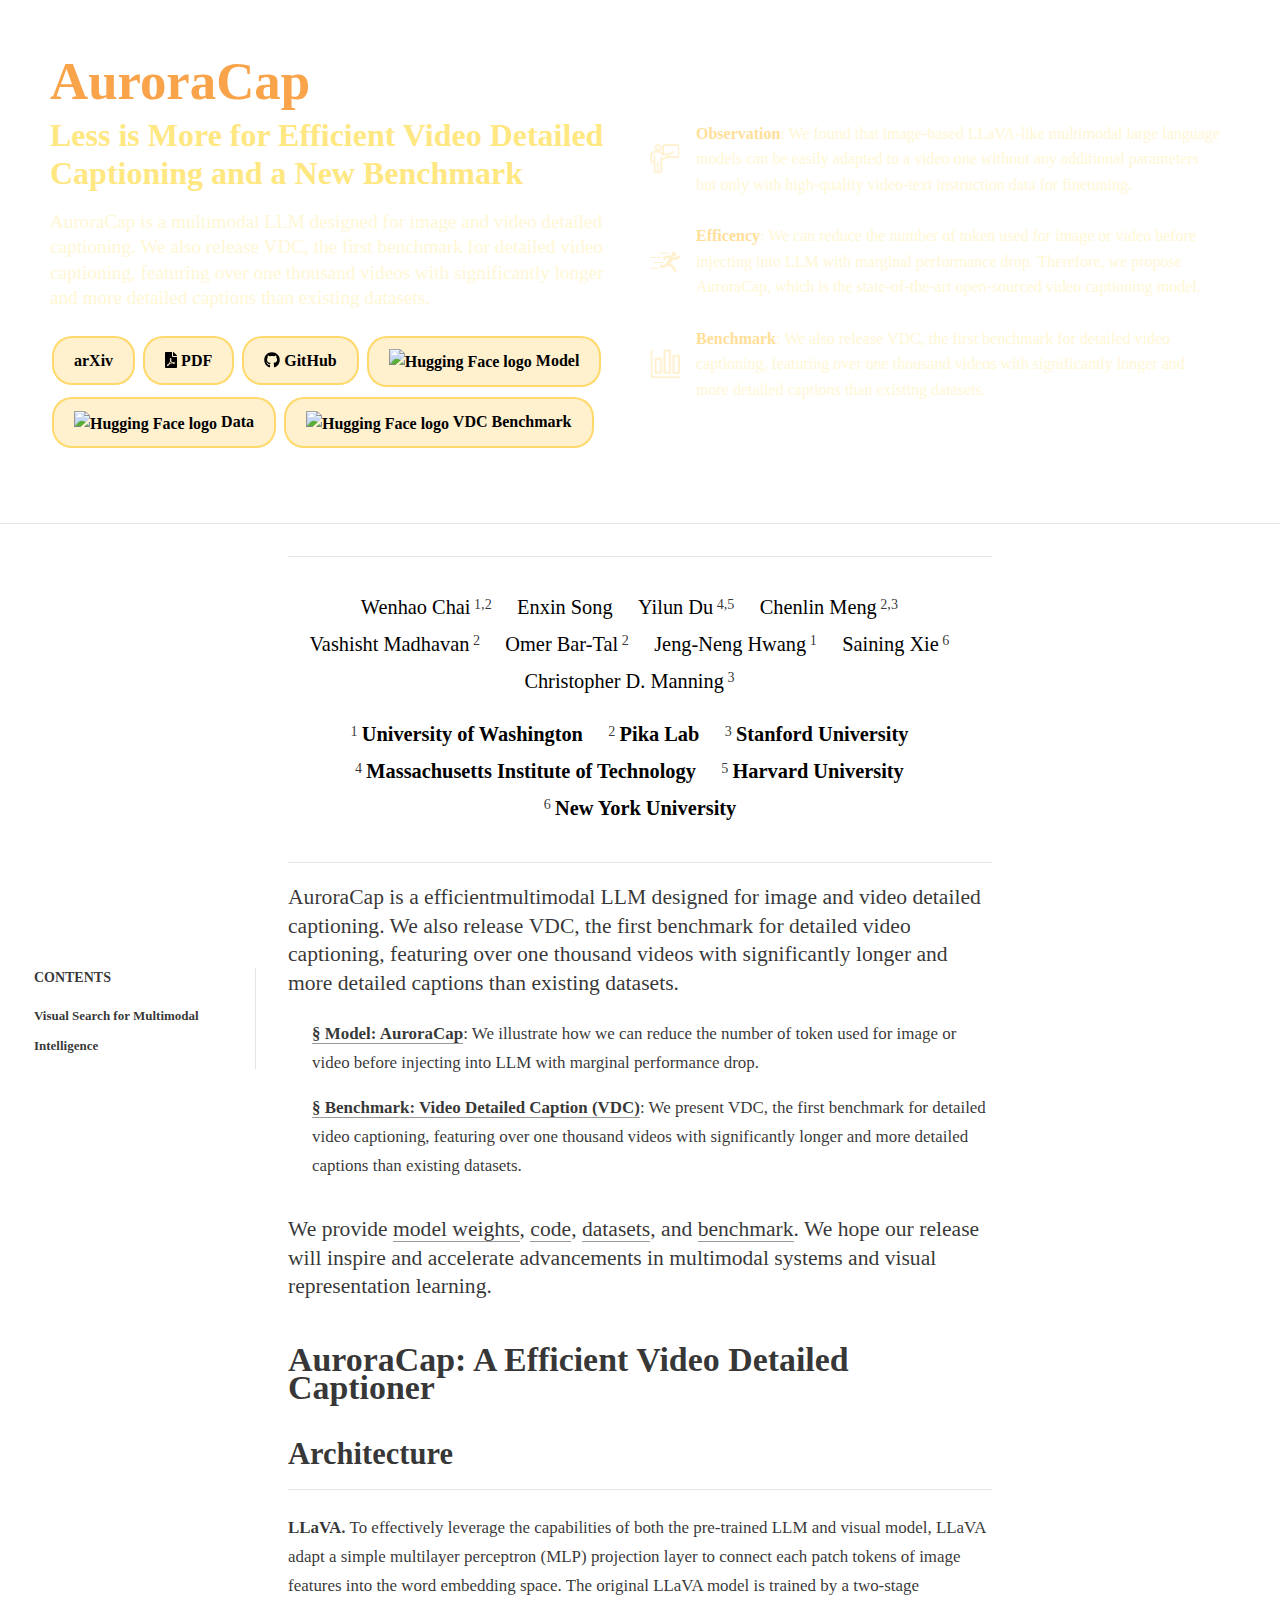
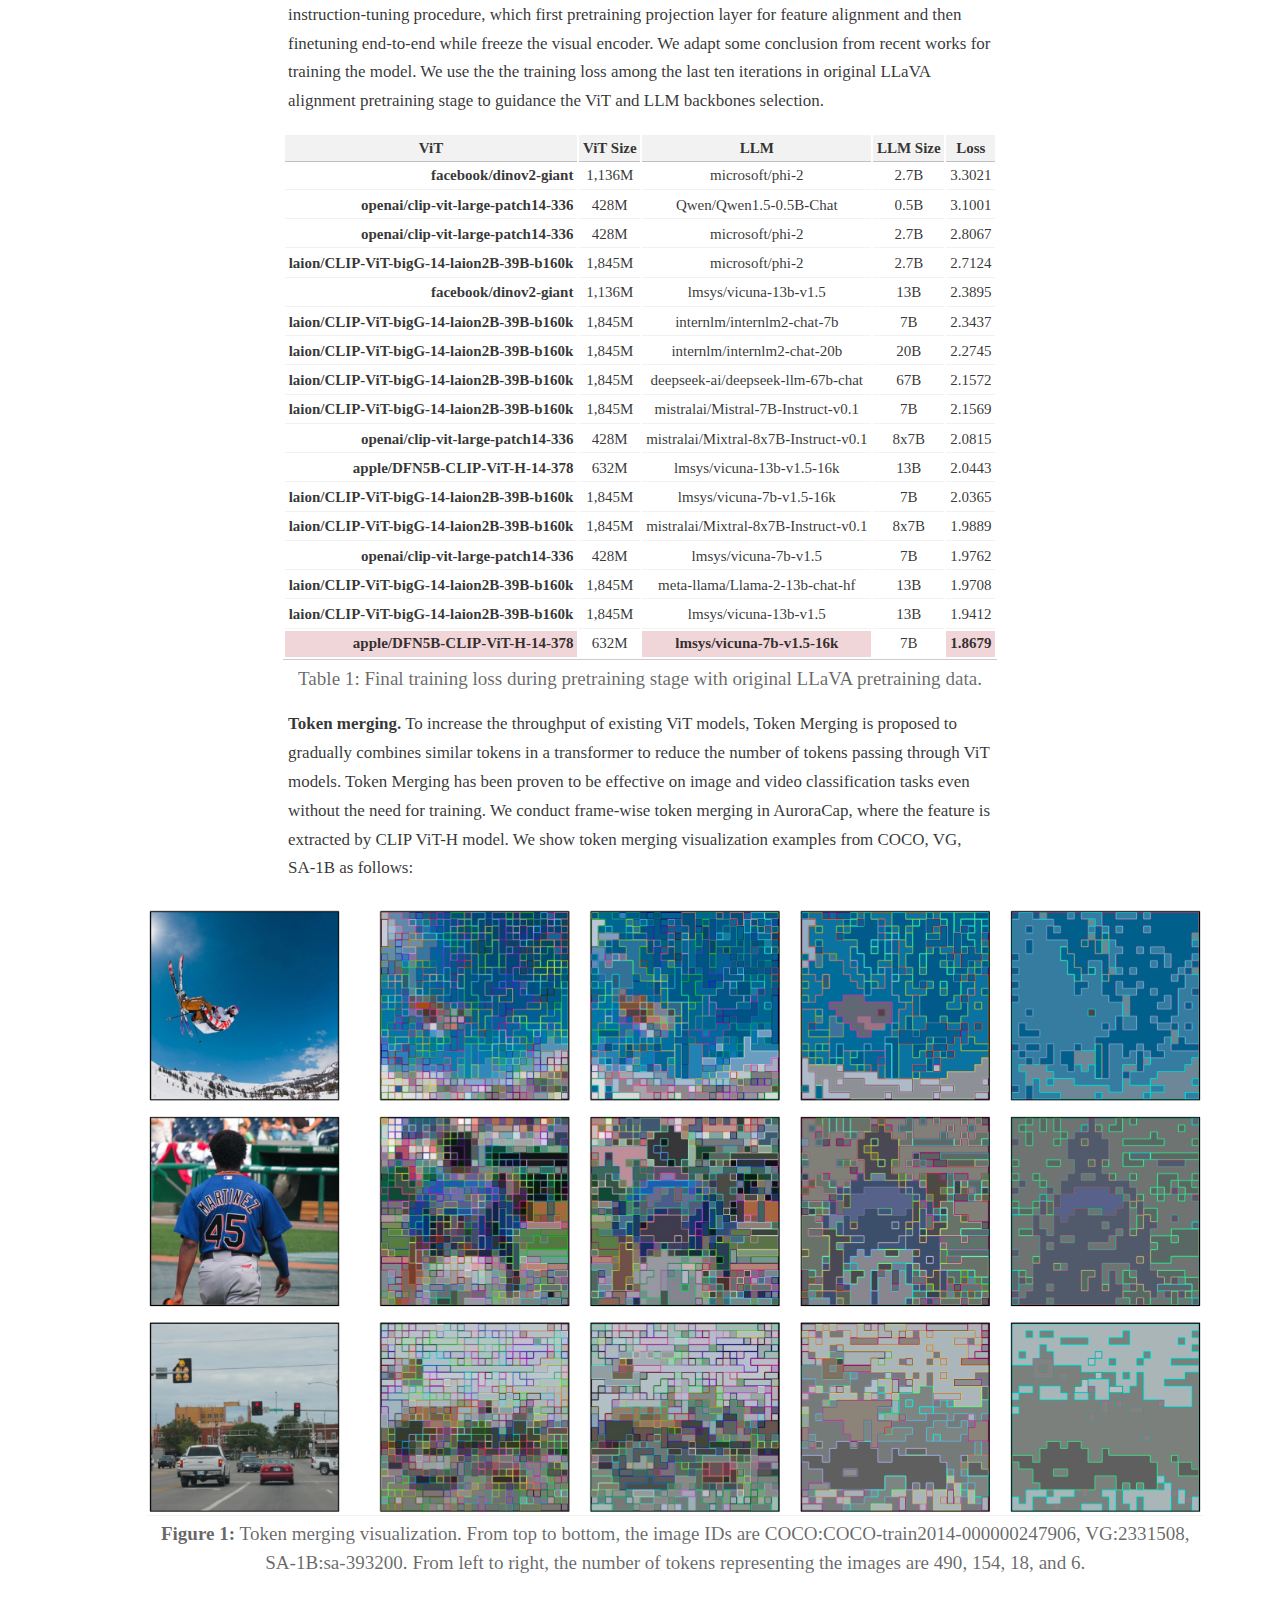
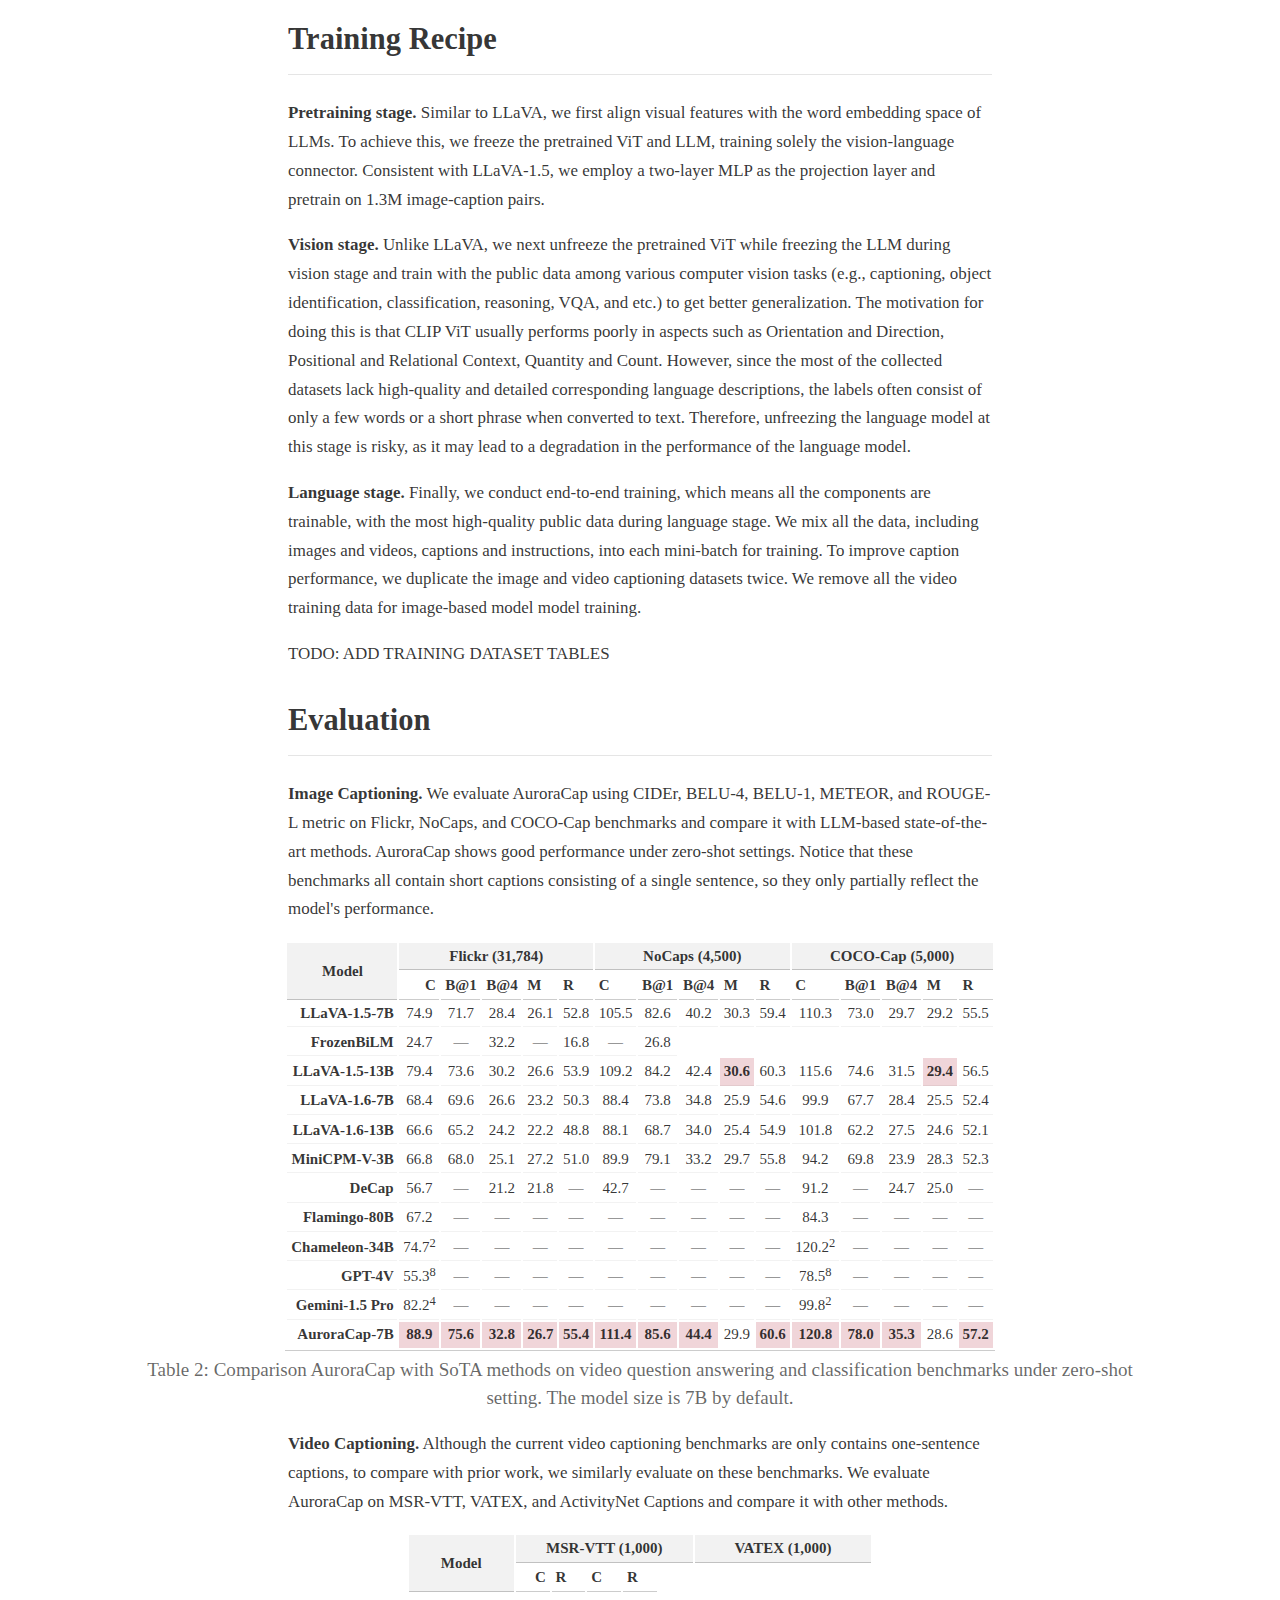
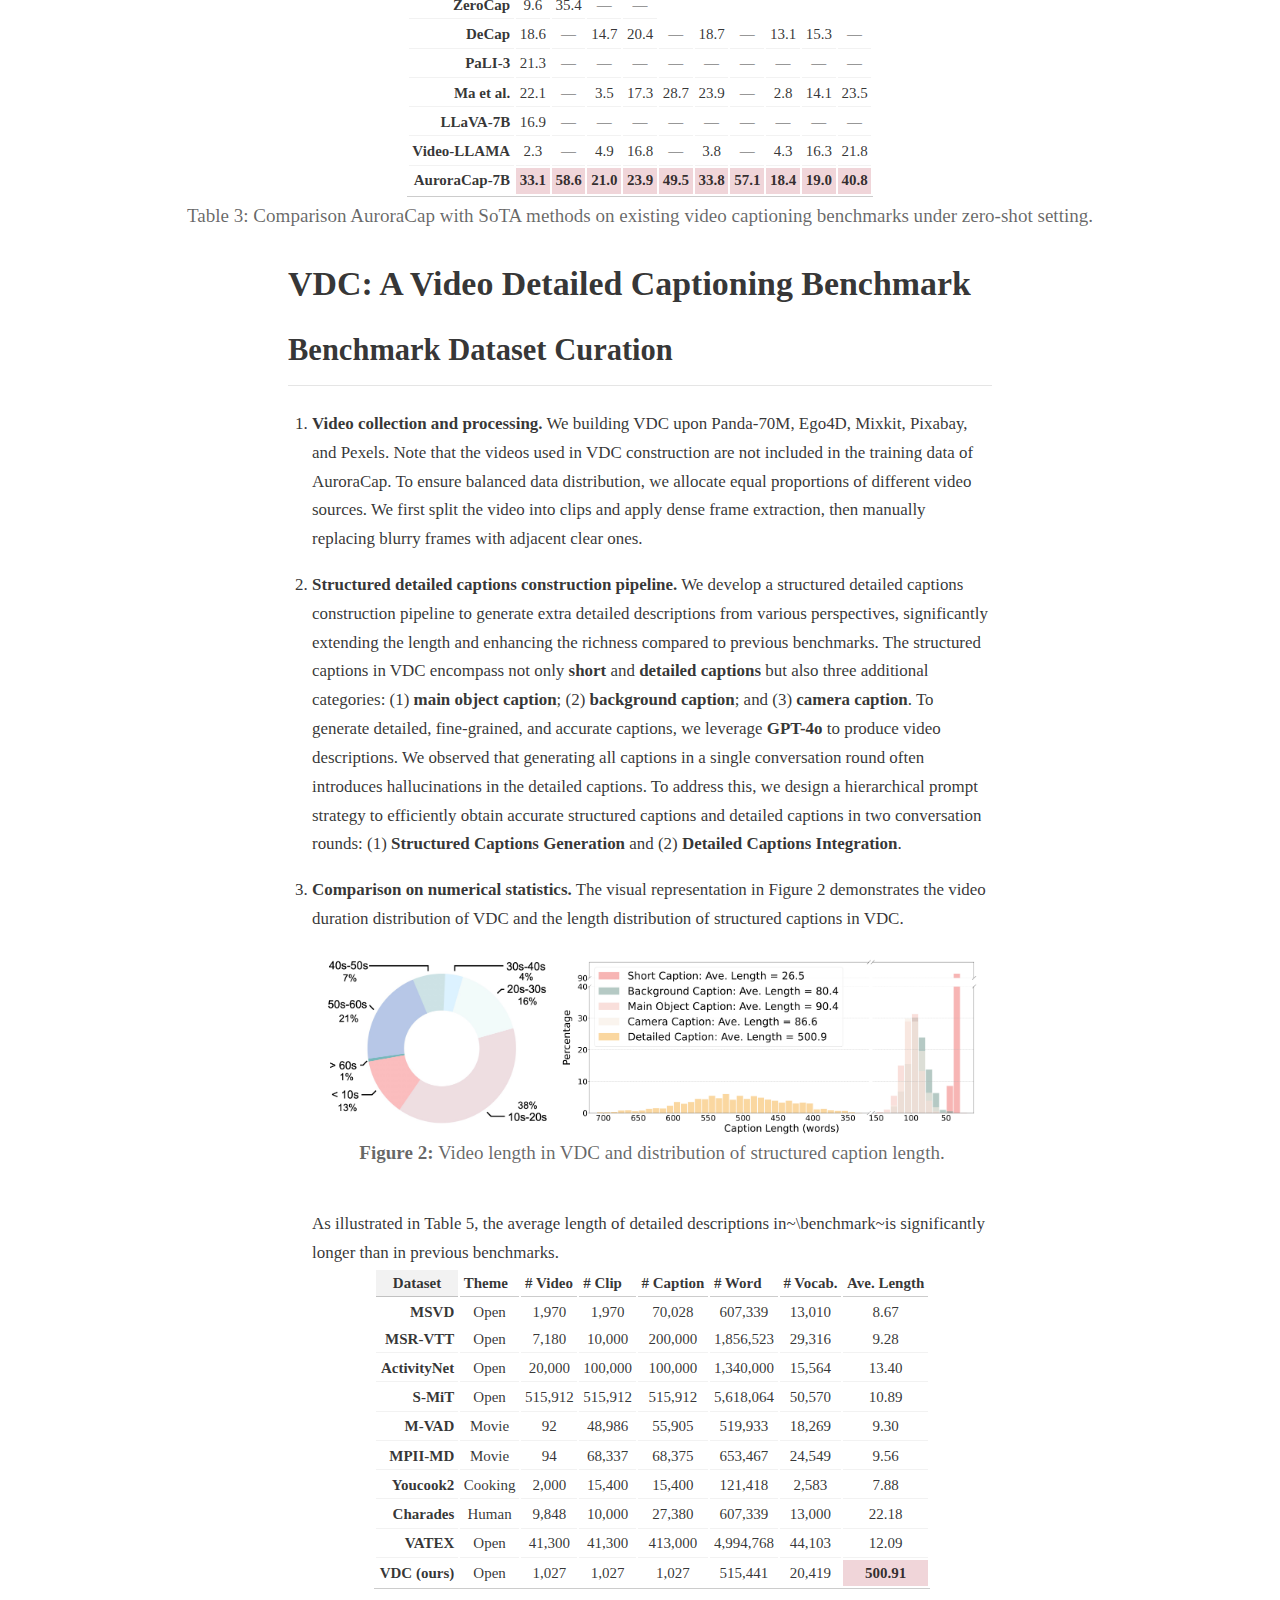
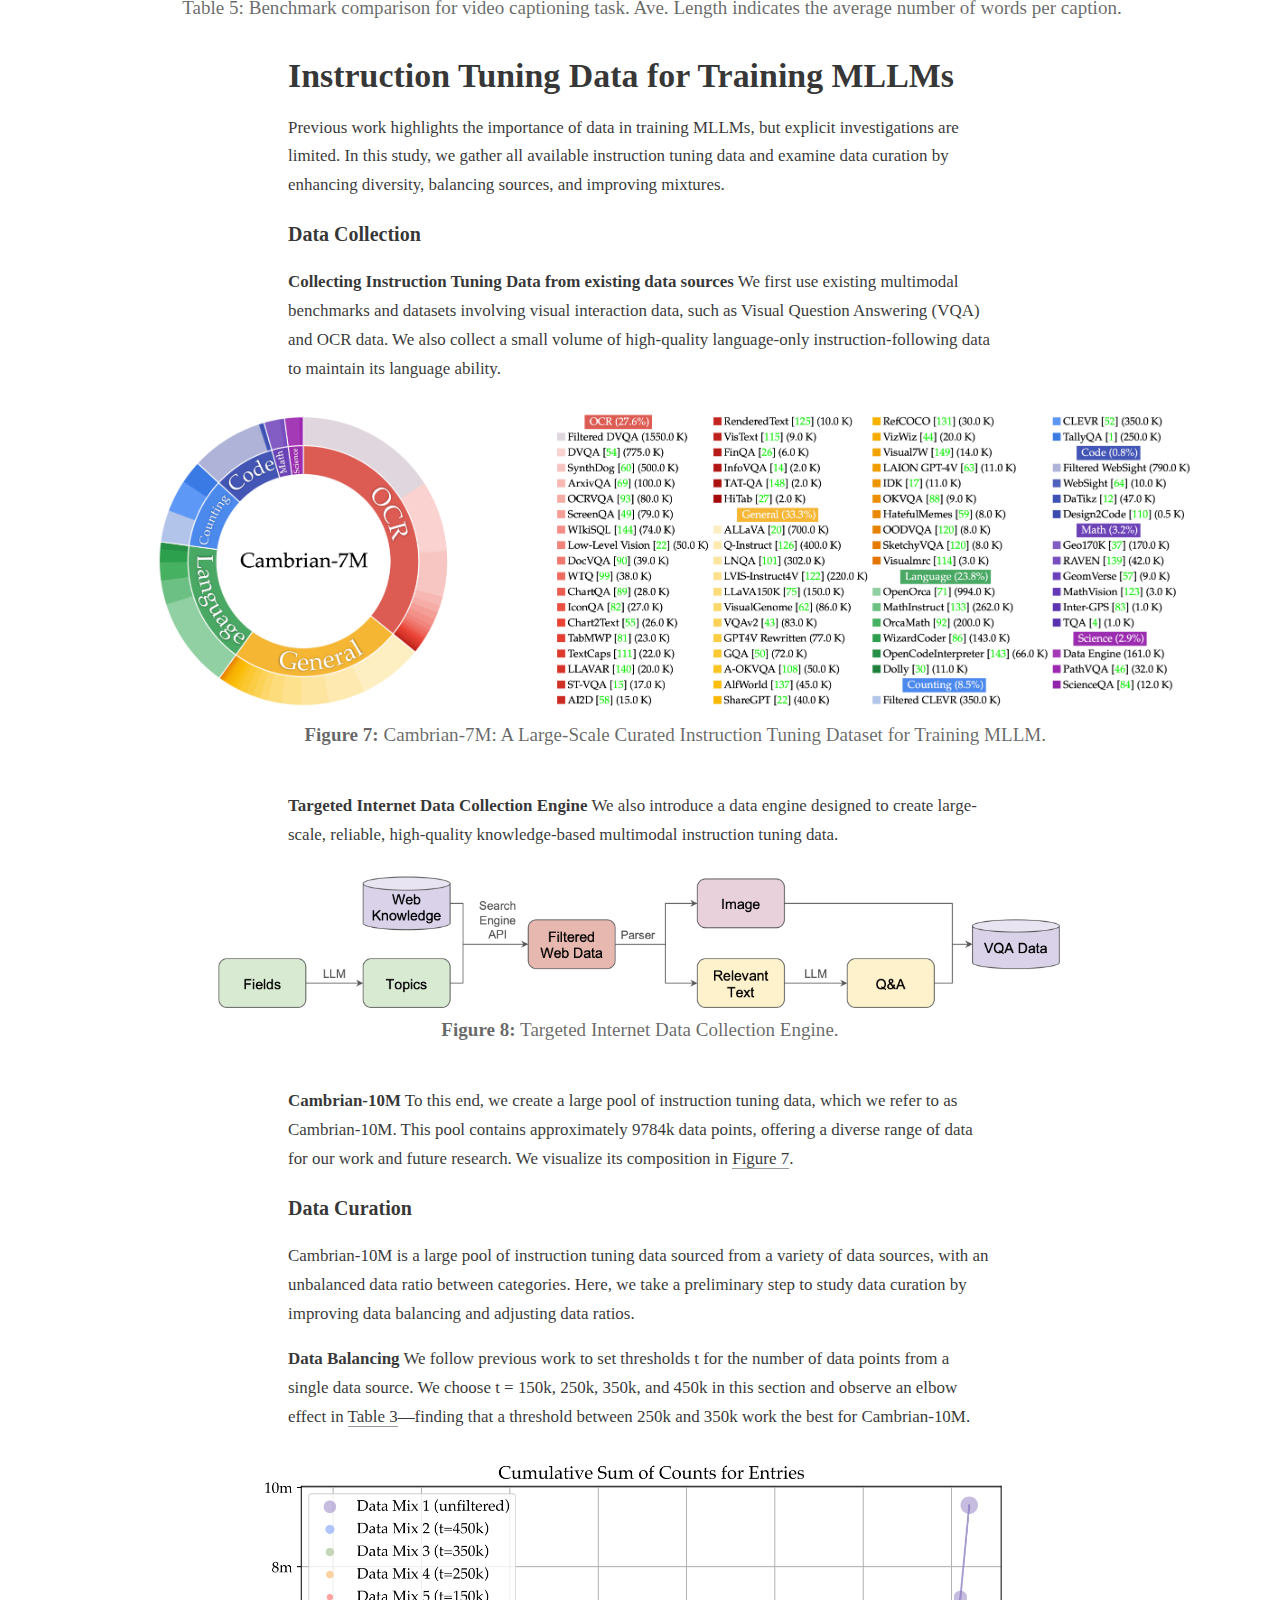
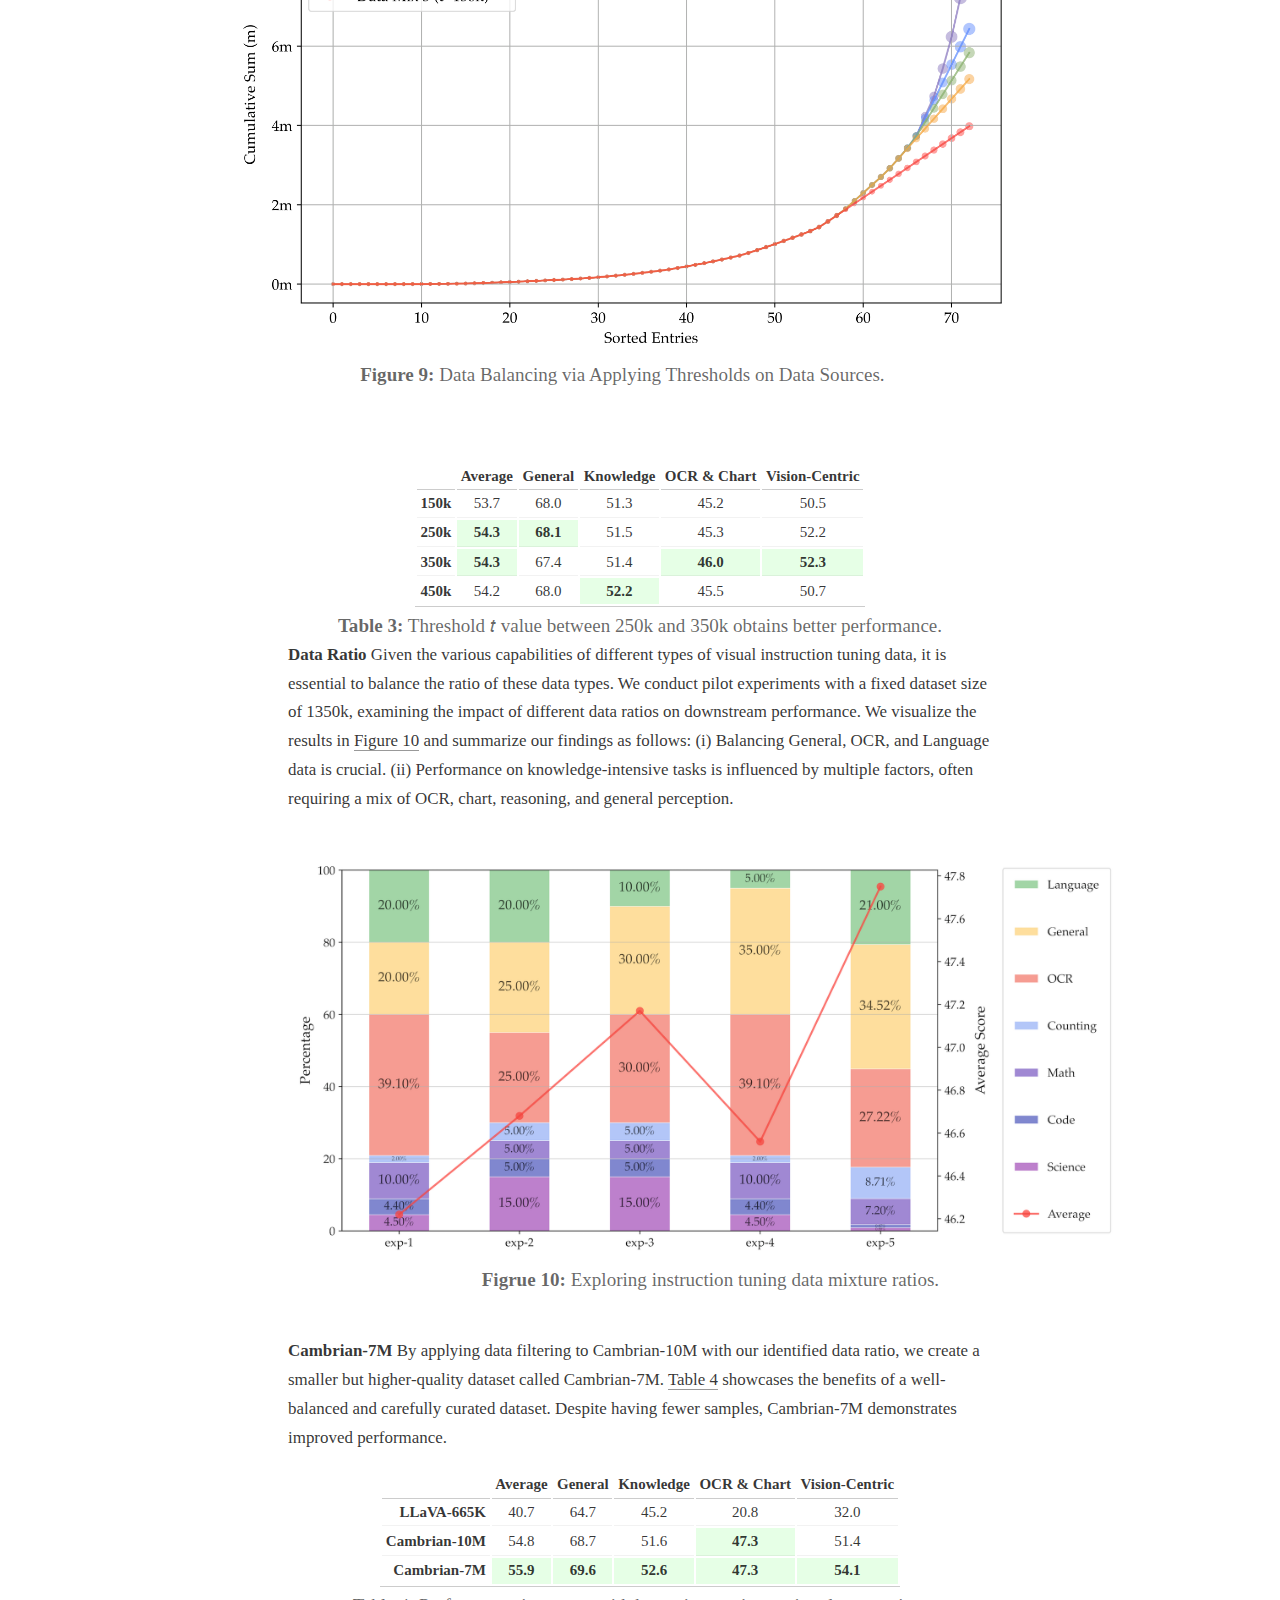
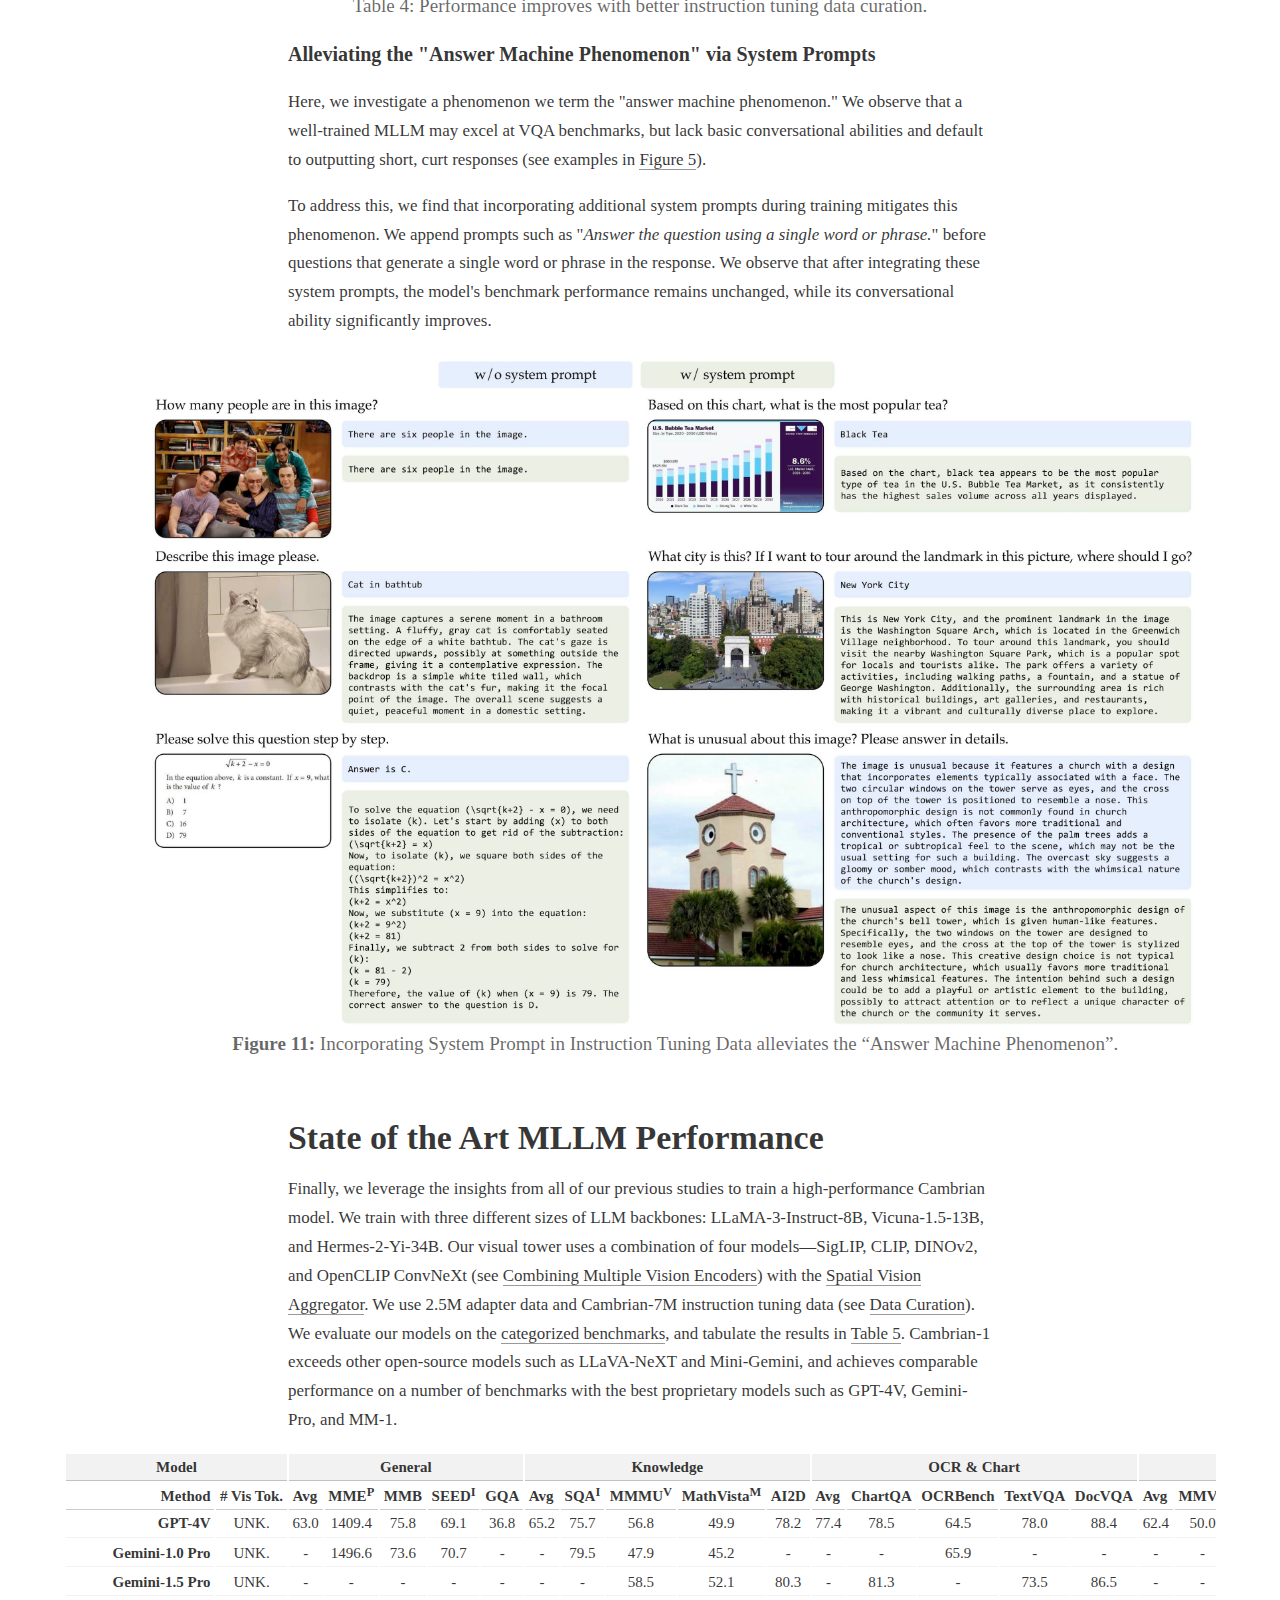
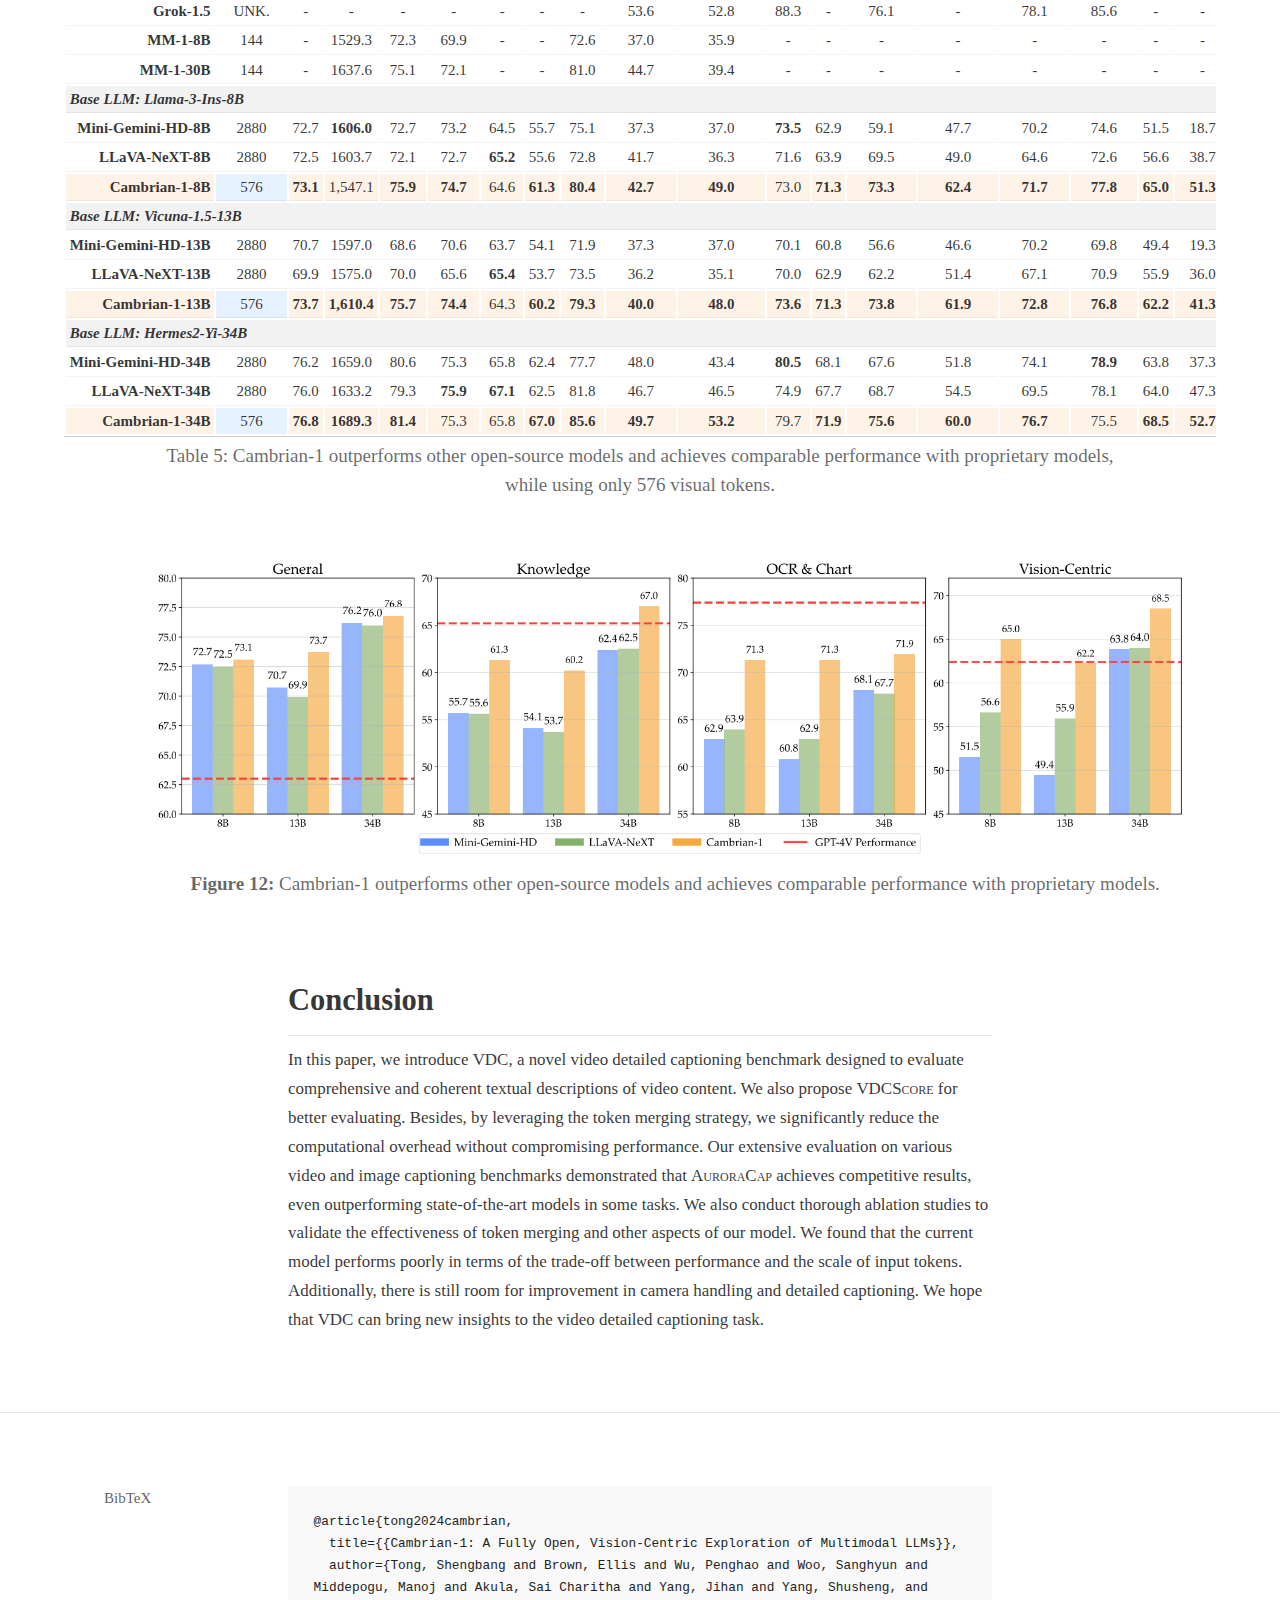
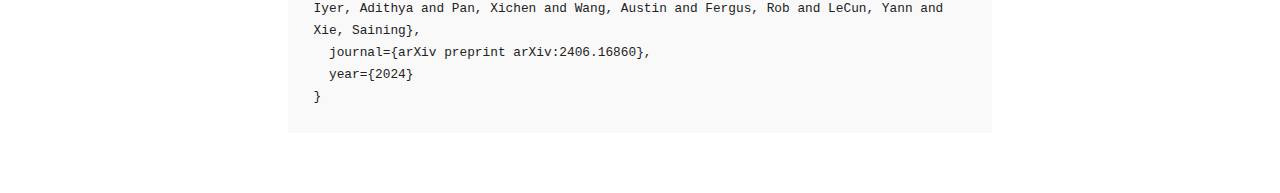
==== commit f2268a56: "main" ====
--- a/index_old.html
+++ b/index_old.html
@@ -77,7 +77,7 @@
                 <div class="header-content">
                     <h1 style="margin-top: 0px">AuroraCap</h1>
                     <h2>Less is More for Efficient Video Detailed Captioning and a New Benchmark</h2>
-                        <p>
+                        <p class="text">
                             AuroraCap is a multimodal LLM designed for image and video detailed captioning. We also release VDC, the first benchmark for detailed video captioning, featuring over one thousand videos with significantly longer and more detailed captions than existing datasets.
                         </p>
                     
@@ -678,14 +678,8 @@
                                         </tr>
                                         <tr>
                                             <th>C</th>
-                                            <th>B@1</th>
-                                            <th>B@4</th>
-                                            <th>M</th>
                                             <th>R</th>
                                             <th>C</th>
-                                            <th>B@1</th>
-                                            <th>B@4</th>
-                                            <th>M</th>
                                             <th>R</th>
                                         </tr>
                                         </thead>
@@ -693,13 +687,7 @@
                                             <tr>
                                                 <td>ZeroCap</td>
                                                 <td>9.6</td>
-                                                <td>—</td>
-                                                <td>2.9</td>
-                                                <td>16.3</td>
                                                 <td>35.4</td>
-                                                <td>—</td>
-                                                <td>—</td>
-                                                <td>—</td>
                                                 <td>—</td>
                                                 <td>—</td>
                                             </tr>
@@ -790,160 +778,7 @@
                                 </figcaption>
                             </div>
                         </p>
-                        <p class="text">
-                            <strong>Video Question Answering.</strong> 
-                            We evaluate AuroraCap on MSVD-QA, ActivityNet-QA, MSRVTT-QA, and iVQA for video question answering tasks. 
-                            Although AuroraCap is primarily a captioning model, it achieves competitive performance in these tasks. 
-                            Despite token limits, AuroraCap generates longer answers than the ground truth, leading to lower scores.
-
-                            <div id="tab:model_ensemble" style="display: flex; flex-direction: column; align-items: center;">
-                                <div class="table-container">
-                                    <table class="data-table">
-                                        <thead>
-                                        <tr>
-                                            <th class="tb-hdr">Model</th>
-                                            <th colspan="2" class="tb-hdr">ANet</th>
-                                            <th colspan="2" class="tb-hdr">MSVD</th>
-                                            <th colspan="2" class="tb-hdr">MSR-VTT</th>
-                                            <th class="tb-hdr">iVQA</th>
-                                        </tr>
-                                        <tr>
-                                            <th></th>
-                                            <th>Acc</th>
-                                            <th>Score</th>
-                                            <th>Acc</th>
-                                            <th>Score</th>
-                                            <th>Acc</th>
-                                            <th>Score</th>
-                                            <th>Acc</th>
-                                        </tr>
-                                        </thead>
-                                        <tbody>
-                                            <tr>
-                                                <td>Just Ask</td>
-                                                <td colspan="2">—</td>
-                                                <td colspan="2">—</td>
-                                                <td colspan="2">—</td>
-                                                <td>12.2</td>
-                                            </tr>
-                                            <tr>
-                                                <td>FrozenBiLM</td>
-                                                <td>24.7</td>
-                                                <td>—</td>
-                                                <td>32.2</td>
-                                                <td>—</td>
-                                                <td>16.8</td>
-                                                <td>—</td>
-                                                <td>26.8</td>
-                                            </tr>
-                                            <tr>
-                                                <td>Video-LLAMA</td>
-                                                <td>12.4</td>
-                                                <td>1.1</td>
-                                                <td>51.6</td>
-                                                <td>2.5</td>
-                                                <td>29.6</td>
-                                                <td>1.8</td>
-                                                <td>—</td>
-                                            </tr>
-                                            <tr>
-                                                <td>VideoChat</td>
-                                                <td>26.5</td>
-                                                <td>2.2</td>
-                                                <td>56.3</td>
-                                                <td>2.8</td>
-                                                <td>45.0</td>
-                                                <td>2.5</td>
-                                                <td>—</td>
-                                            </tr>
-                                            <tr>
-                                                <td>Video-ChatGPT</td>
-                                                <td>35.2</td>
-                                                <td>2.7</td>
-                                                <td>64.9</td>
-                                                <td>3.3</td>
-                                                <td>49.3</td>
-                                                <td>2.8</td>
-                                                <td>—</td>
-                                            </tr>
-                                            <tr>
-                                                <td>LLAMA-VID</td>
-                                                <td>47.4</td>
-                                                <td>3.3</td>
-                                                <td>69.7</td>
-                                                <td>3.7</td>
-                                                <td>57.7</td>
-                                                <td>3.2</td>
-                                                <td>—</td>
-                                            </tr>
-                                            <tr>
-                                                <td>Video-LLAVA</td>
-                                                <td>45.3</td>
-                                                <td>3.3</td>
-                                                <td>70.7</td>
-                                                <td>3.9</td>
-                                                <td>59.2</td>
-                                                <td>3.5</td>
-                                                <td>—</td>
-                                            </tr>
-                                            <tr>
-                                                <td>FreeVA</td>
-                                                <td>51.2</td>
-                                                <td>3.5</td>
-                                                <td>73.8</td>
-                                                <td><span class="highlight-red">4.1</span></td>
-                                                <td><span class="highlight-red">60.0</strong></td>
-                                                <td><span class="highlight-red">3.5</strong></td>
-                                                <td>—</td>
-                                            </tr>
-                                            <tr>
-                                                <td>LLAVA-NeXT-Video</td>
-                                                <td>53.5</td>
-                                                <td>3.2</td>
-                                                <td>—</td>
-                                                <td>—</td>
-                                                <td>—</td>
-                                                <td>—</td>
-                                                <td>—</td>
-                                            </tr>
-                                            <tr>
-                                                <td>MovieChat</td>
-                                                <td>45.7</td>
-                                                <td>3.4</td>
-                                                <td>75.2</td>
-                                                <td>3.8</td>
-                                                <td>52.7</td>
-                                                <td>2.6</td>
-                                                <td>—</td>
-                                            </tr>
-                                            <tr>
-                                                <td>MovieChat+</td>
-                                                <td>48.1</td>
-                                                <td>3.4</td>
-                                                <td><span class="highlight-red">76.5</span></td>
-                                                <td>3.9</td>
-                                                <td>53.9</td>
-                                                <td>2.7</td>
-                                                <td>—</td>
-                                            </tr>
-                                            <tr>
-                                                <td><strong>AuroraCap-7B</strong></td>
-                                                <td class="highlight-red"><strong>61.8</strong></td>
-                                                <td class="highlight-red"><strong>3.8</strong></td>
-                                                <td>62.6</td>
-                                                <td>3.6</td>
-                                                <td>43.5</td>
-                                                <td>2.9</td>
-                                                <td class="highlight-red"><strong>55.2</strong></td>
-                                            </tr>
-                                        </tbody>
-                                    </table>
-                                </div>
-                                <figcaption style="text-align: center; width: 140%;">
-                                    Table 4: Comparison AuroraCap with SoTA methods on video question answering and classification benchmarks under zero-shot setting. The model size is 7B by default.
-                                </figcaption>
-                            </div>
-                        </p>
+
             </div>
             
             <!-- <div id="sec:benchmarking" class="sub-section">
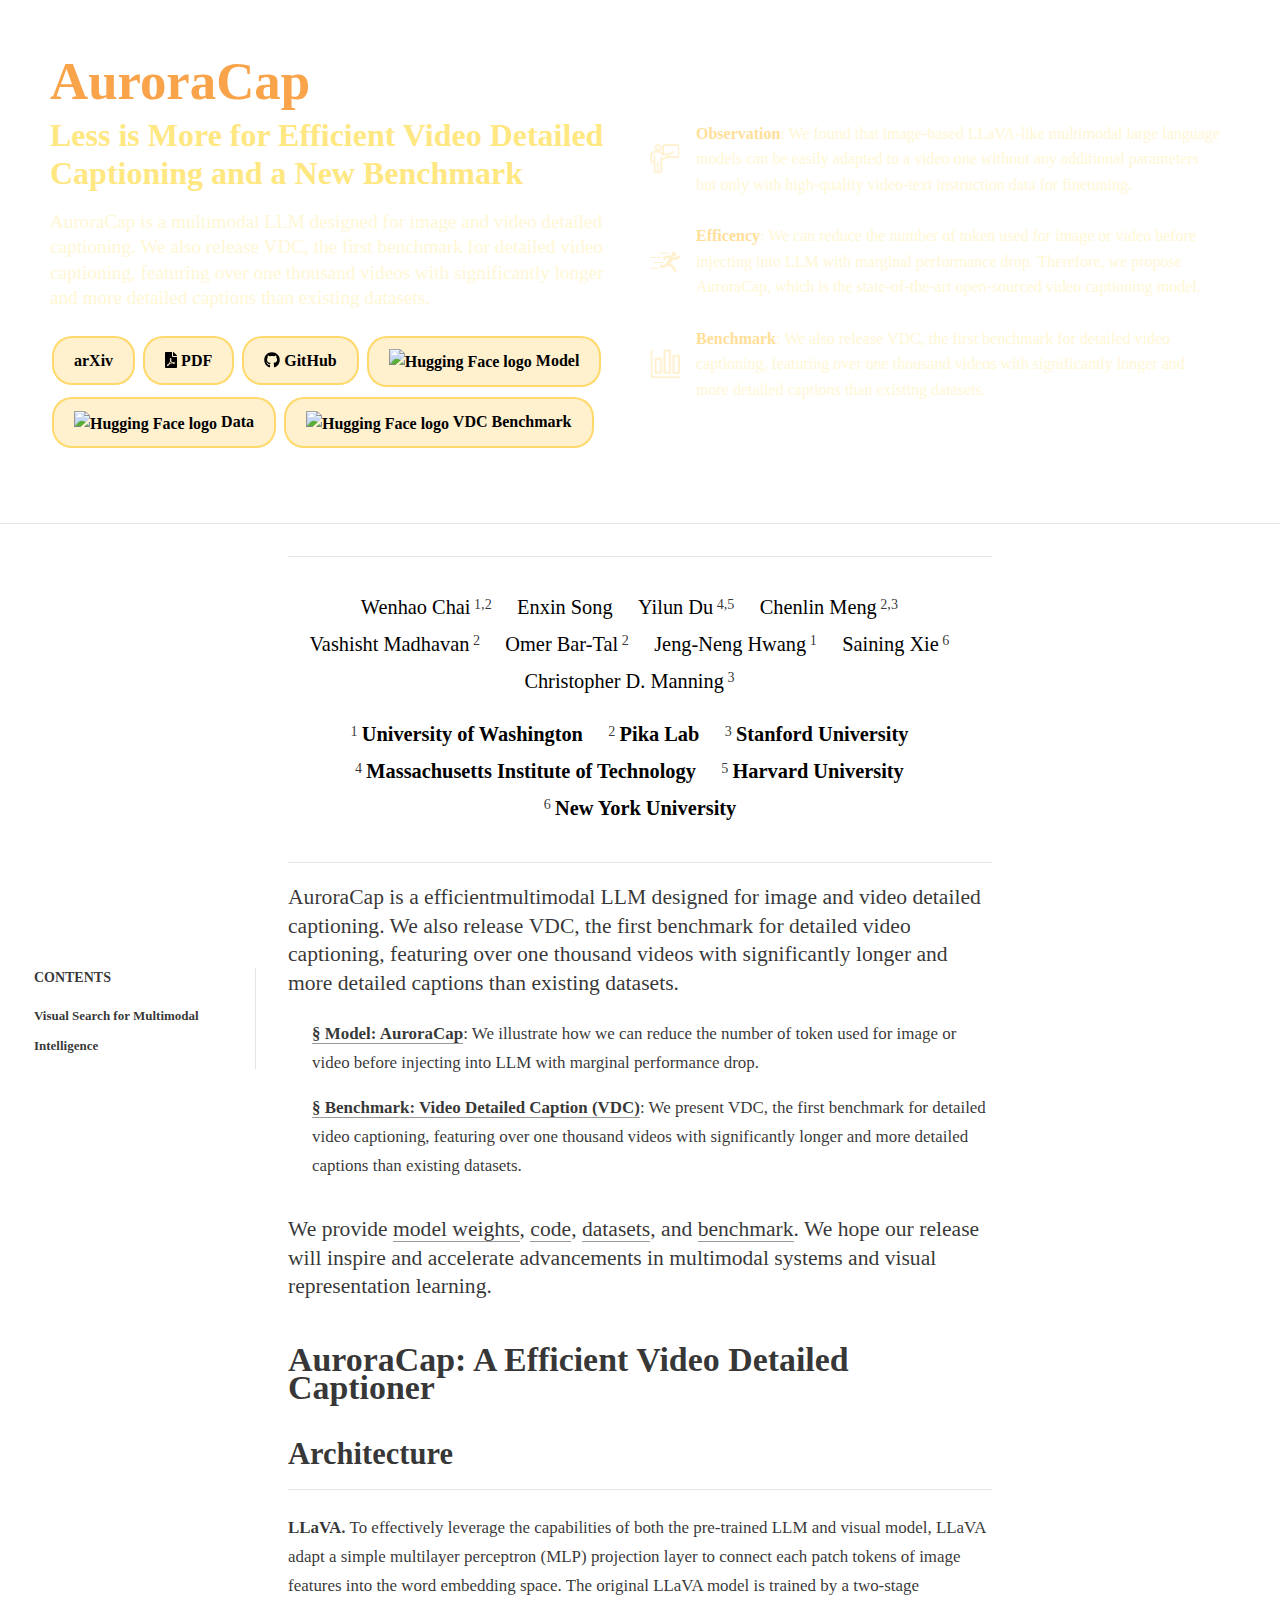
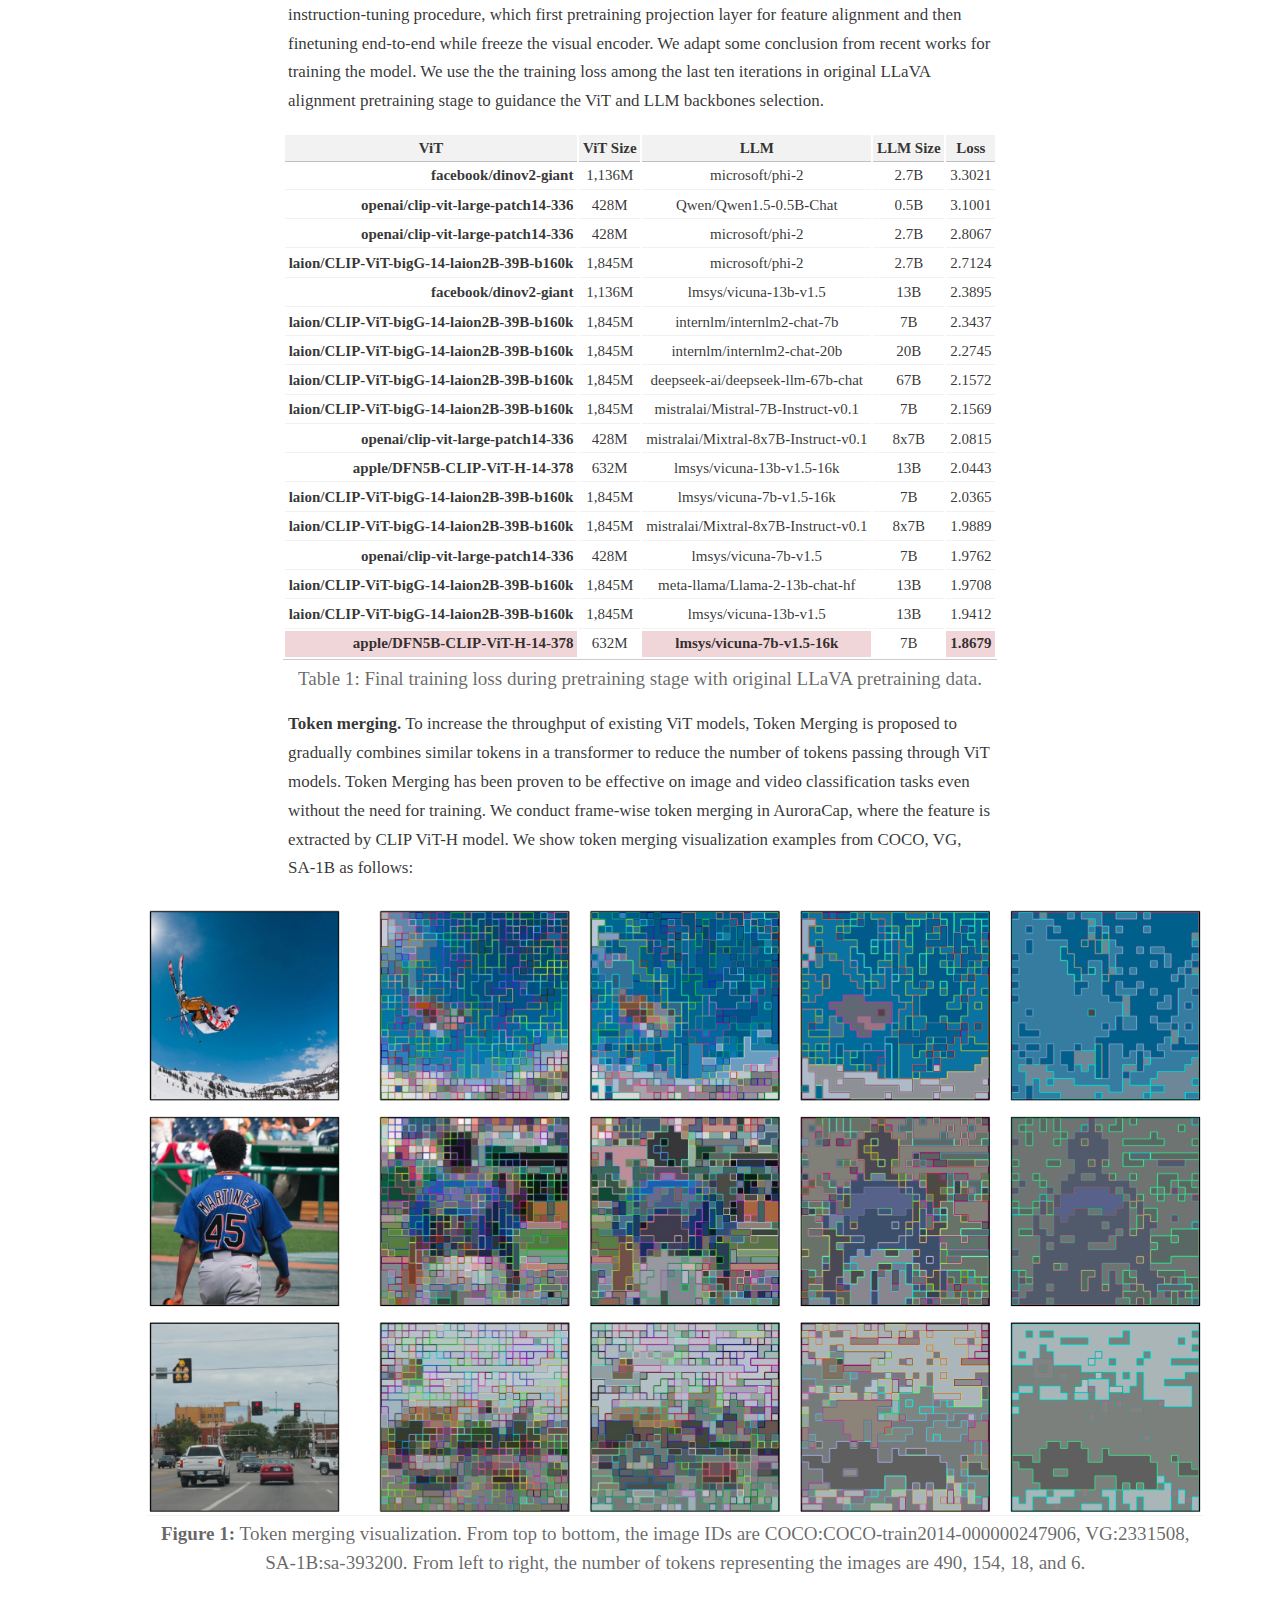
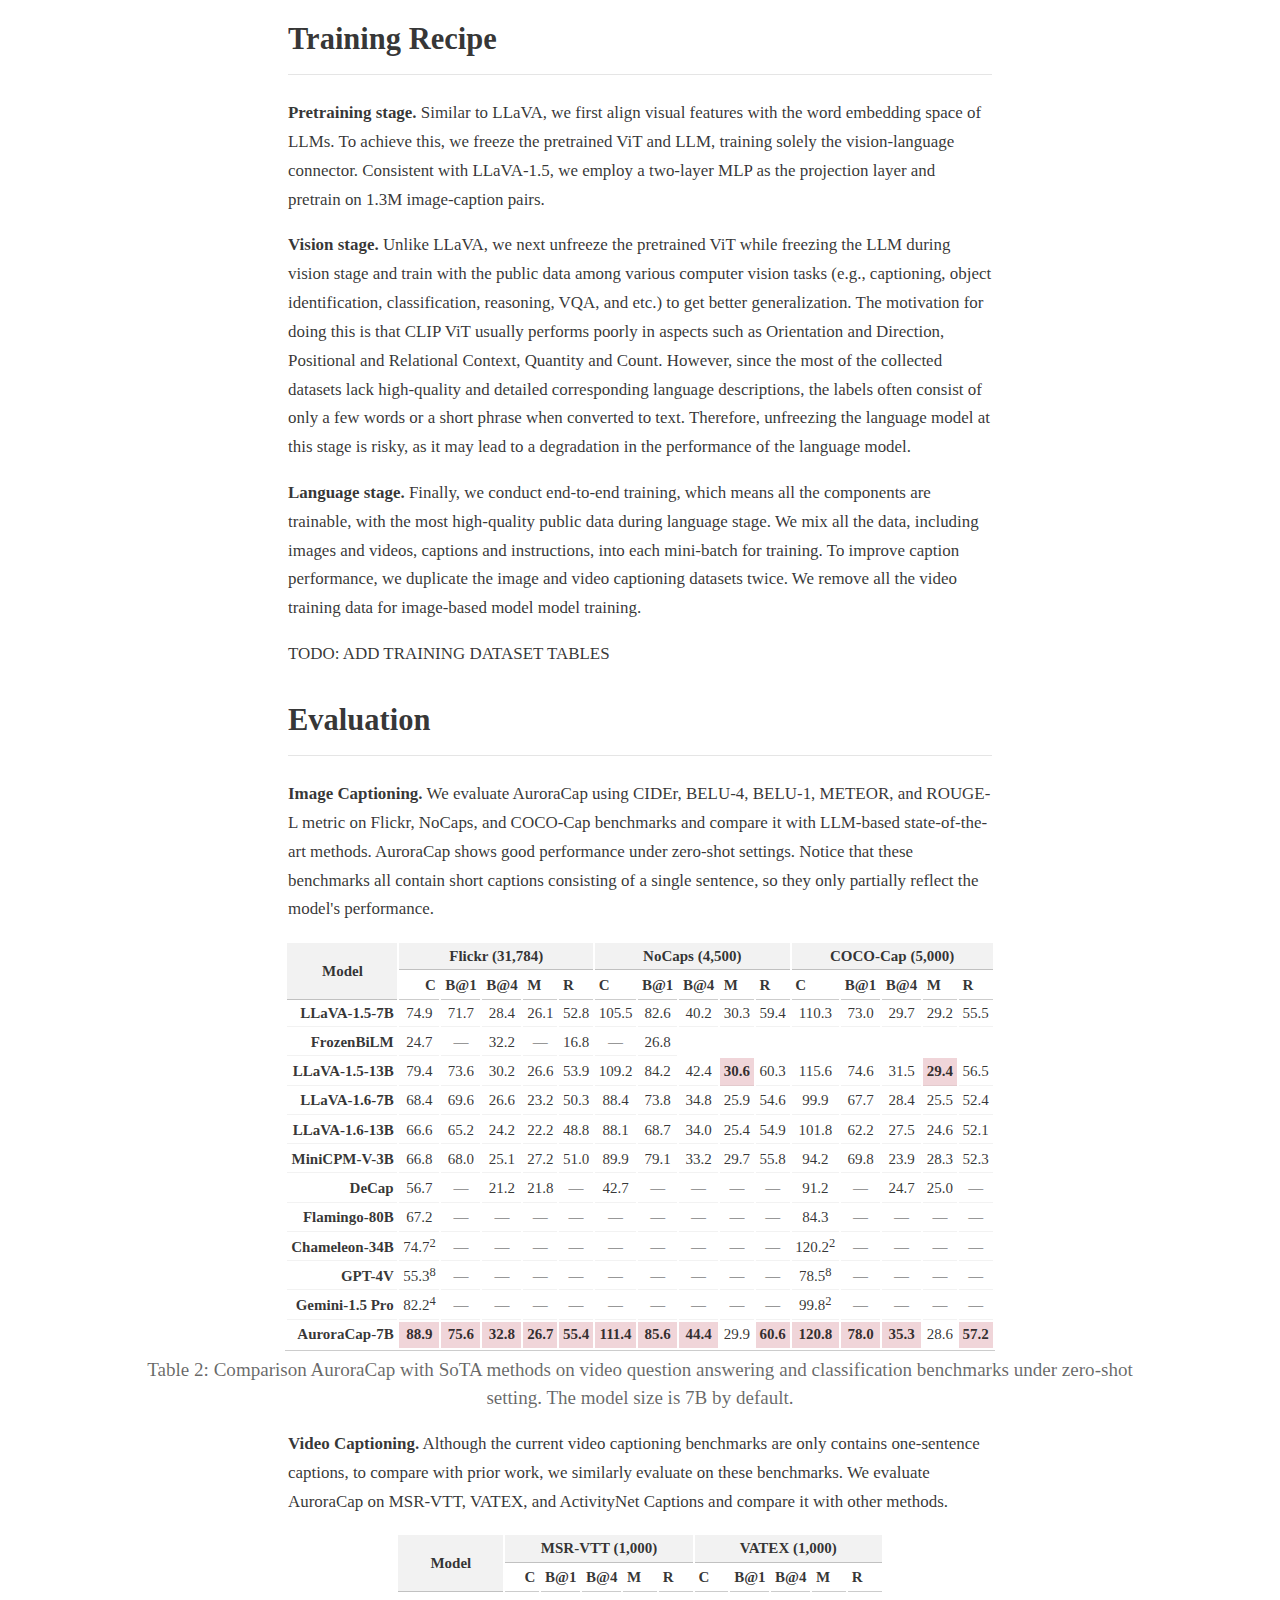
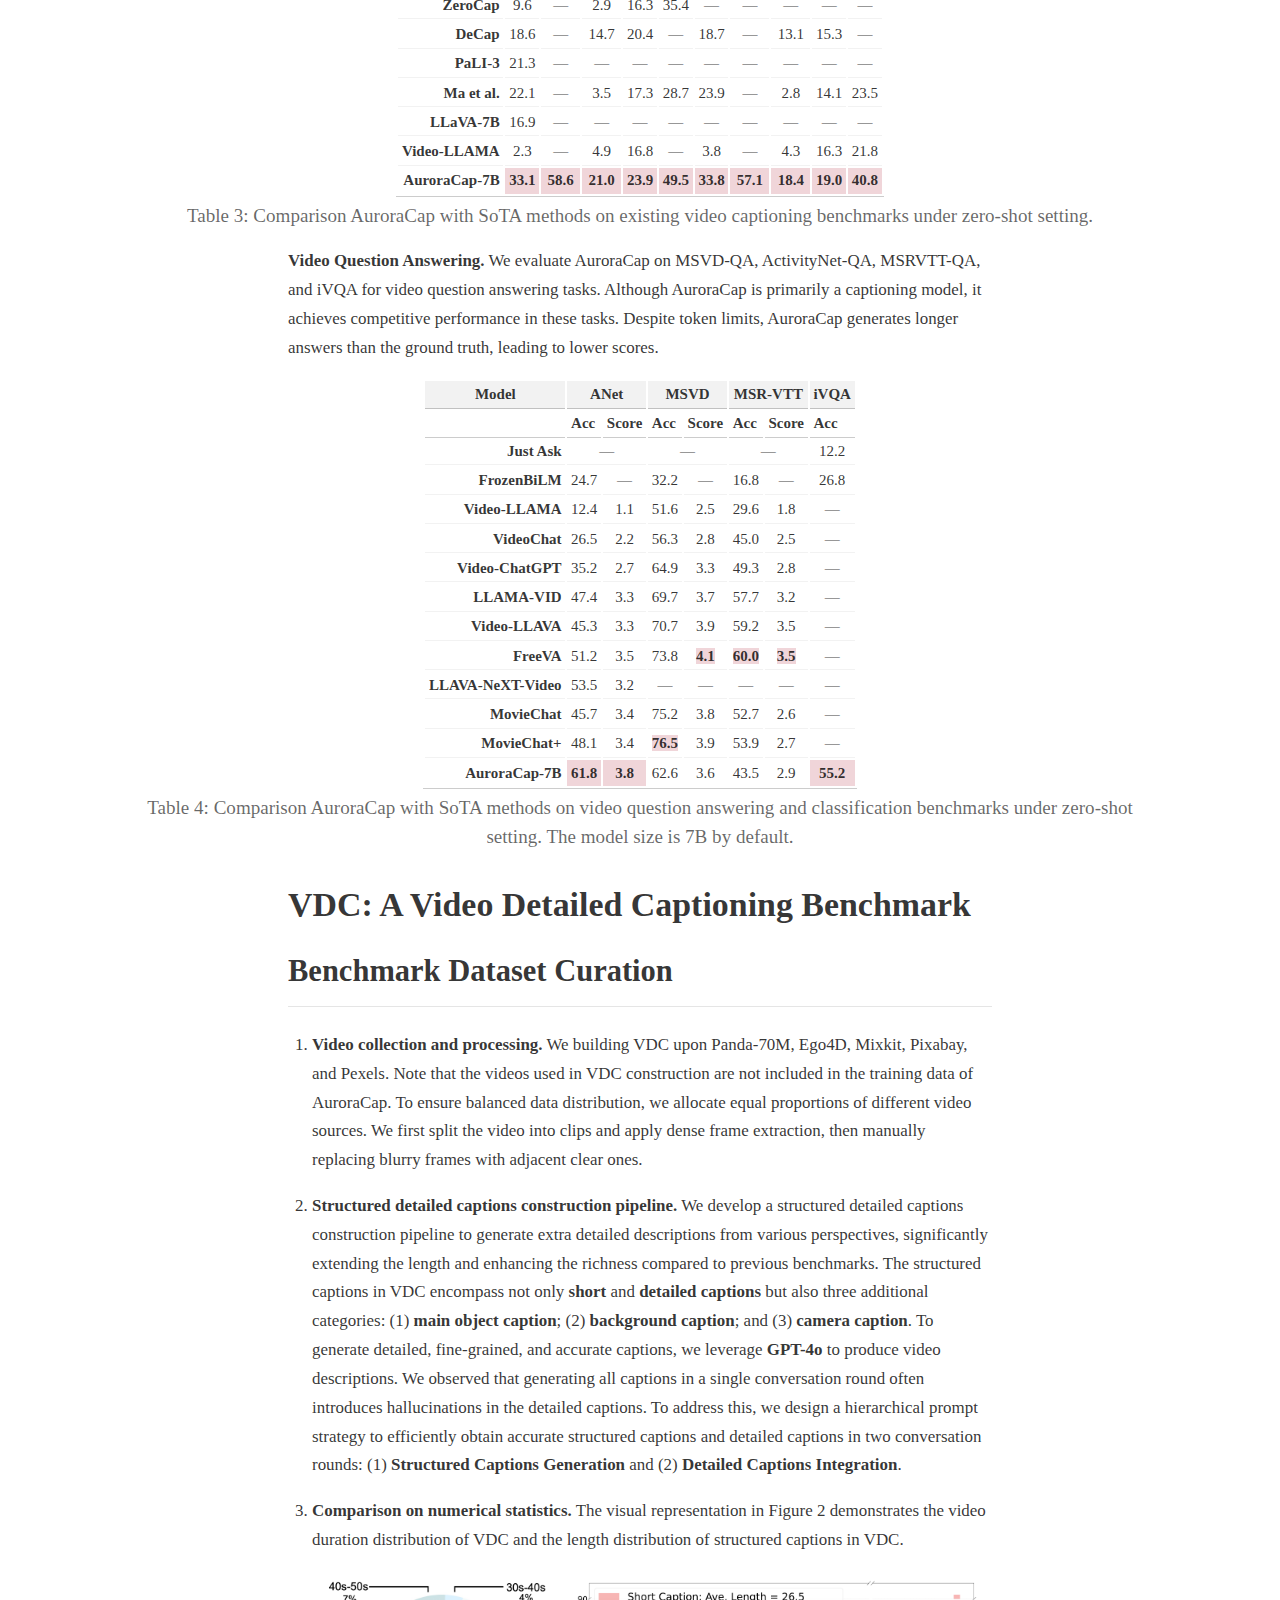
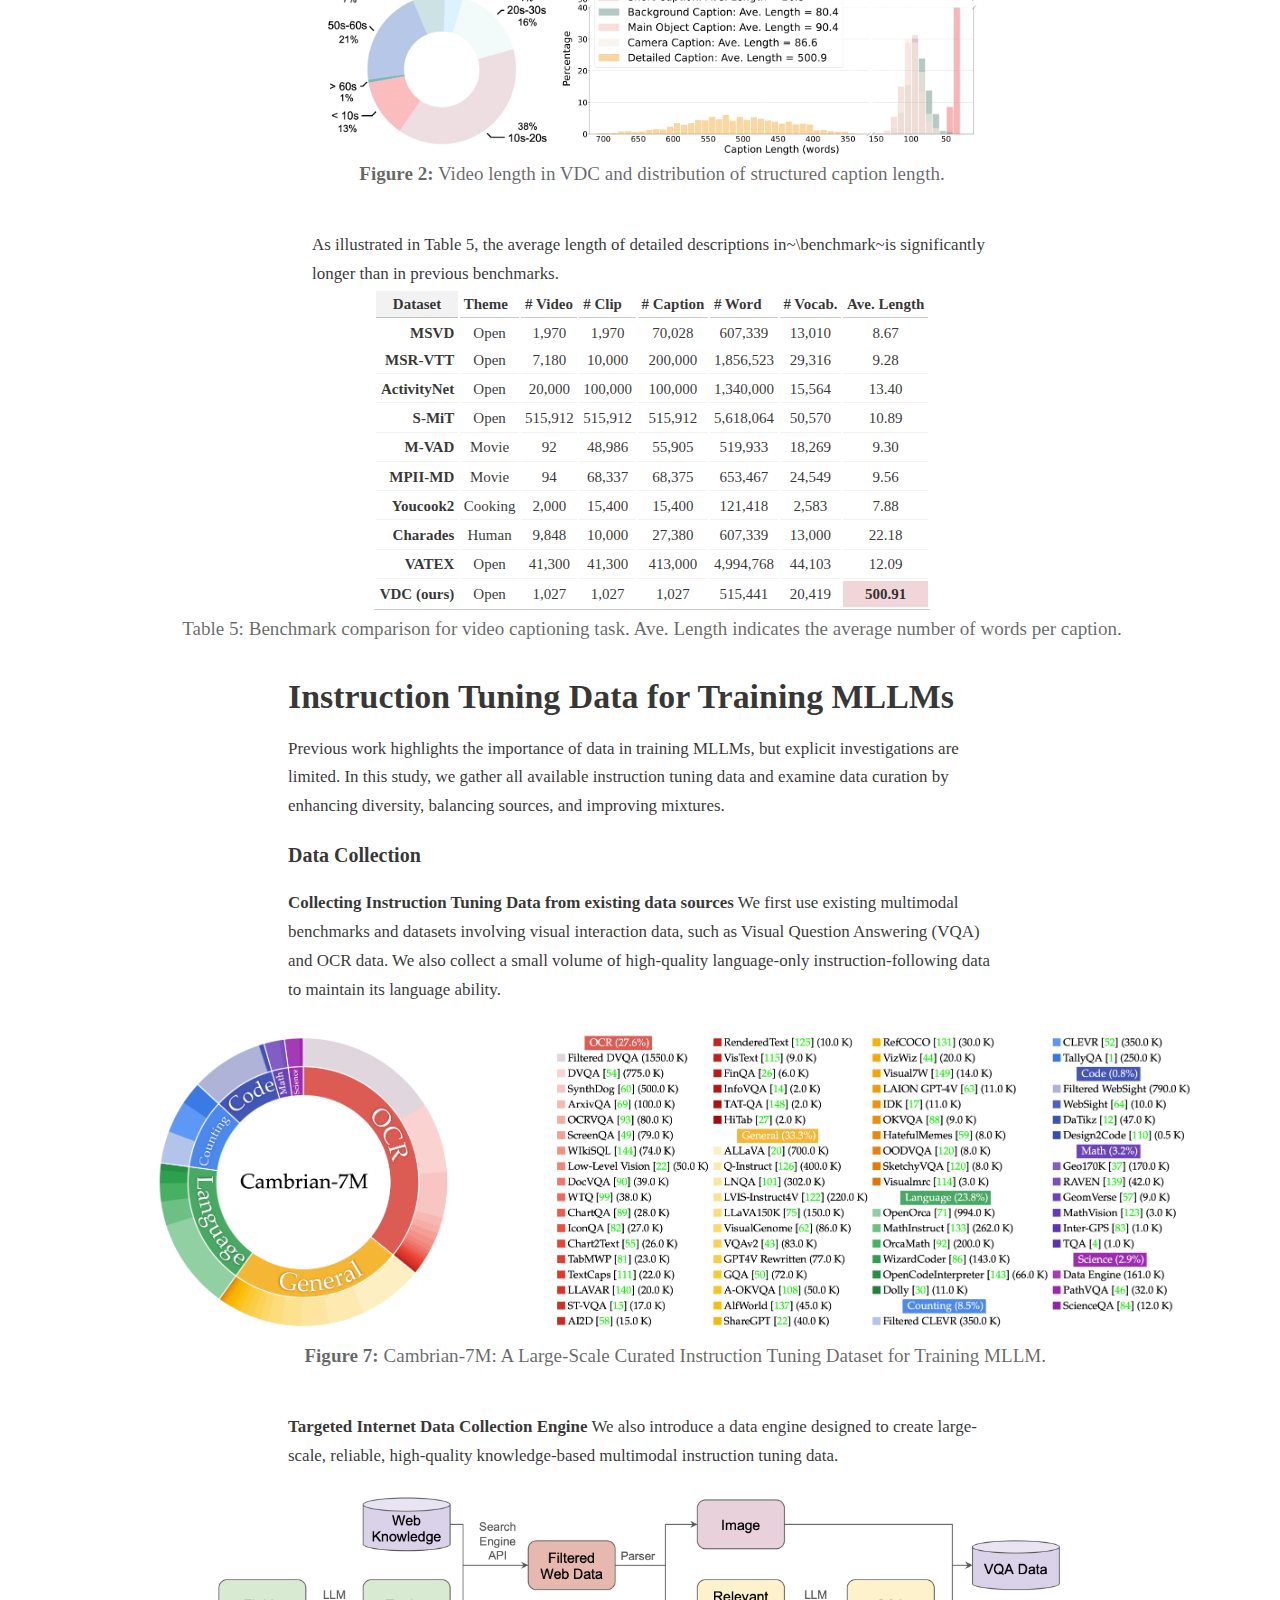
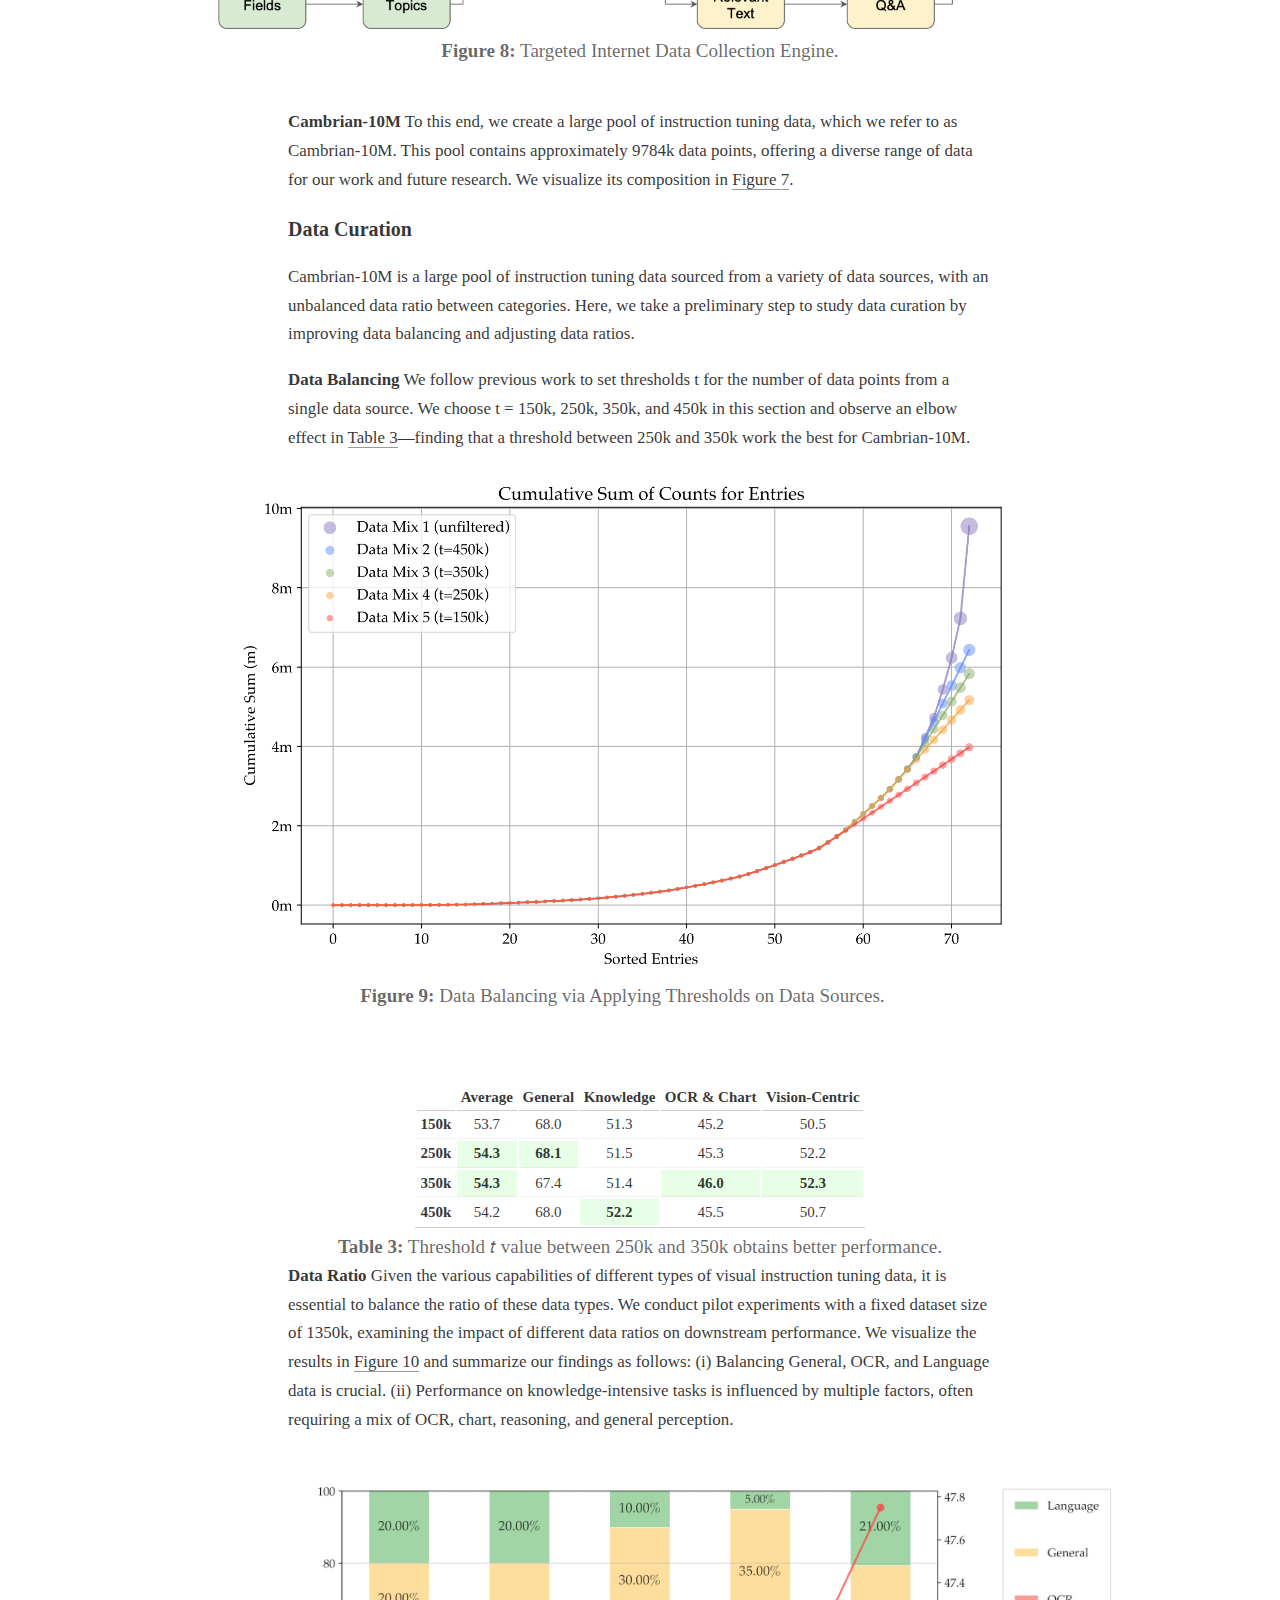
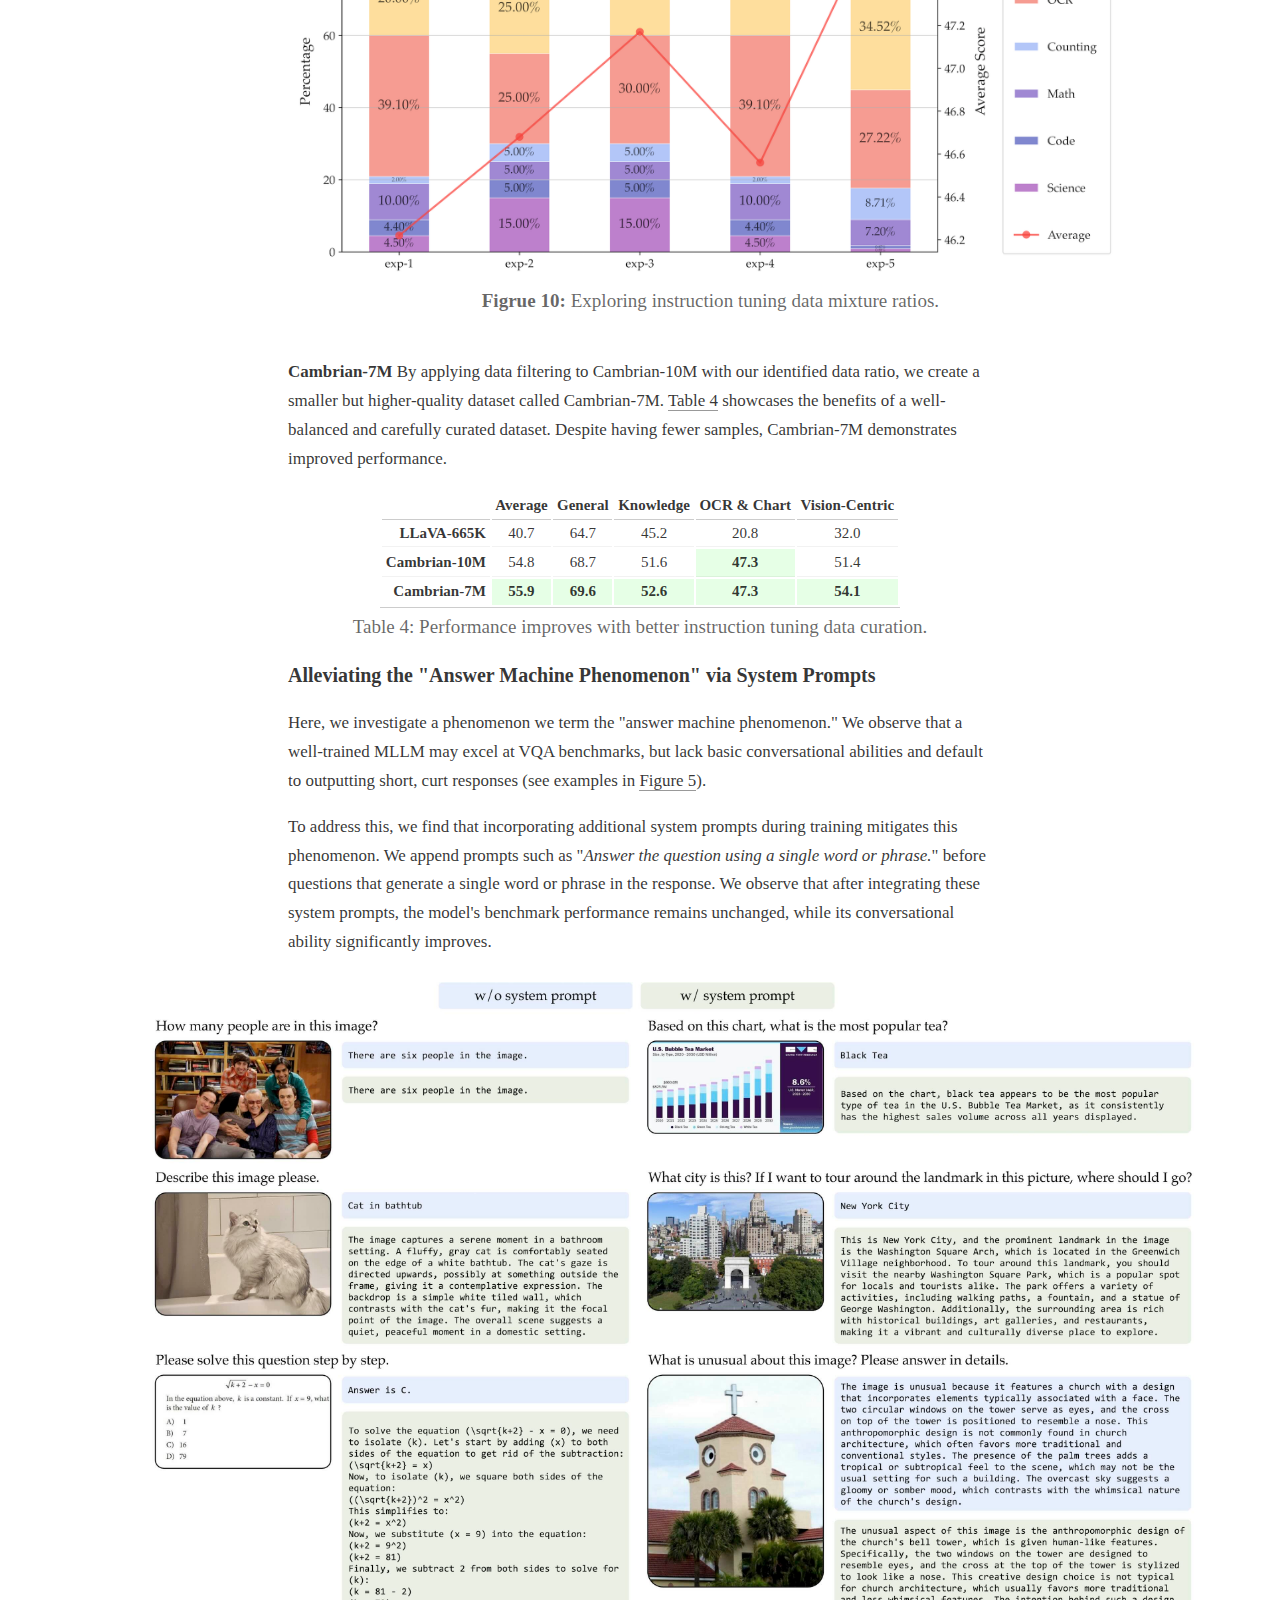
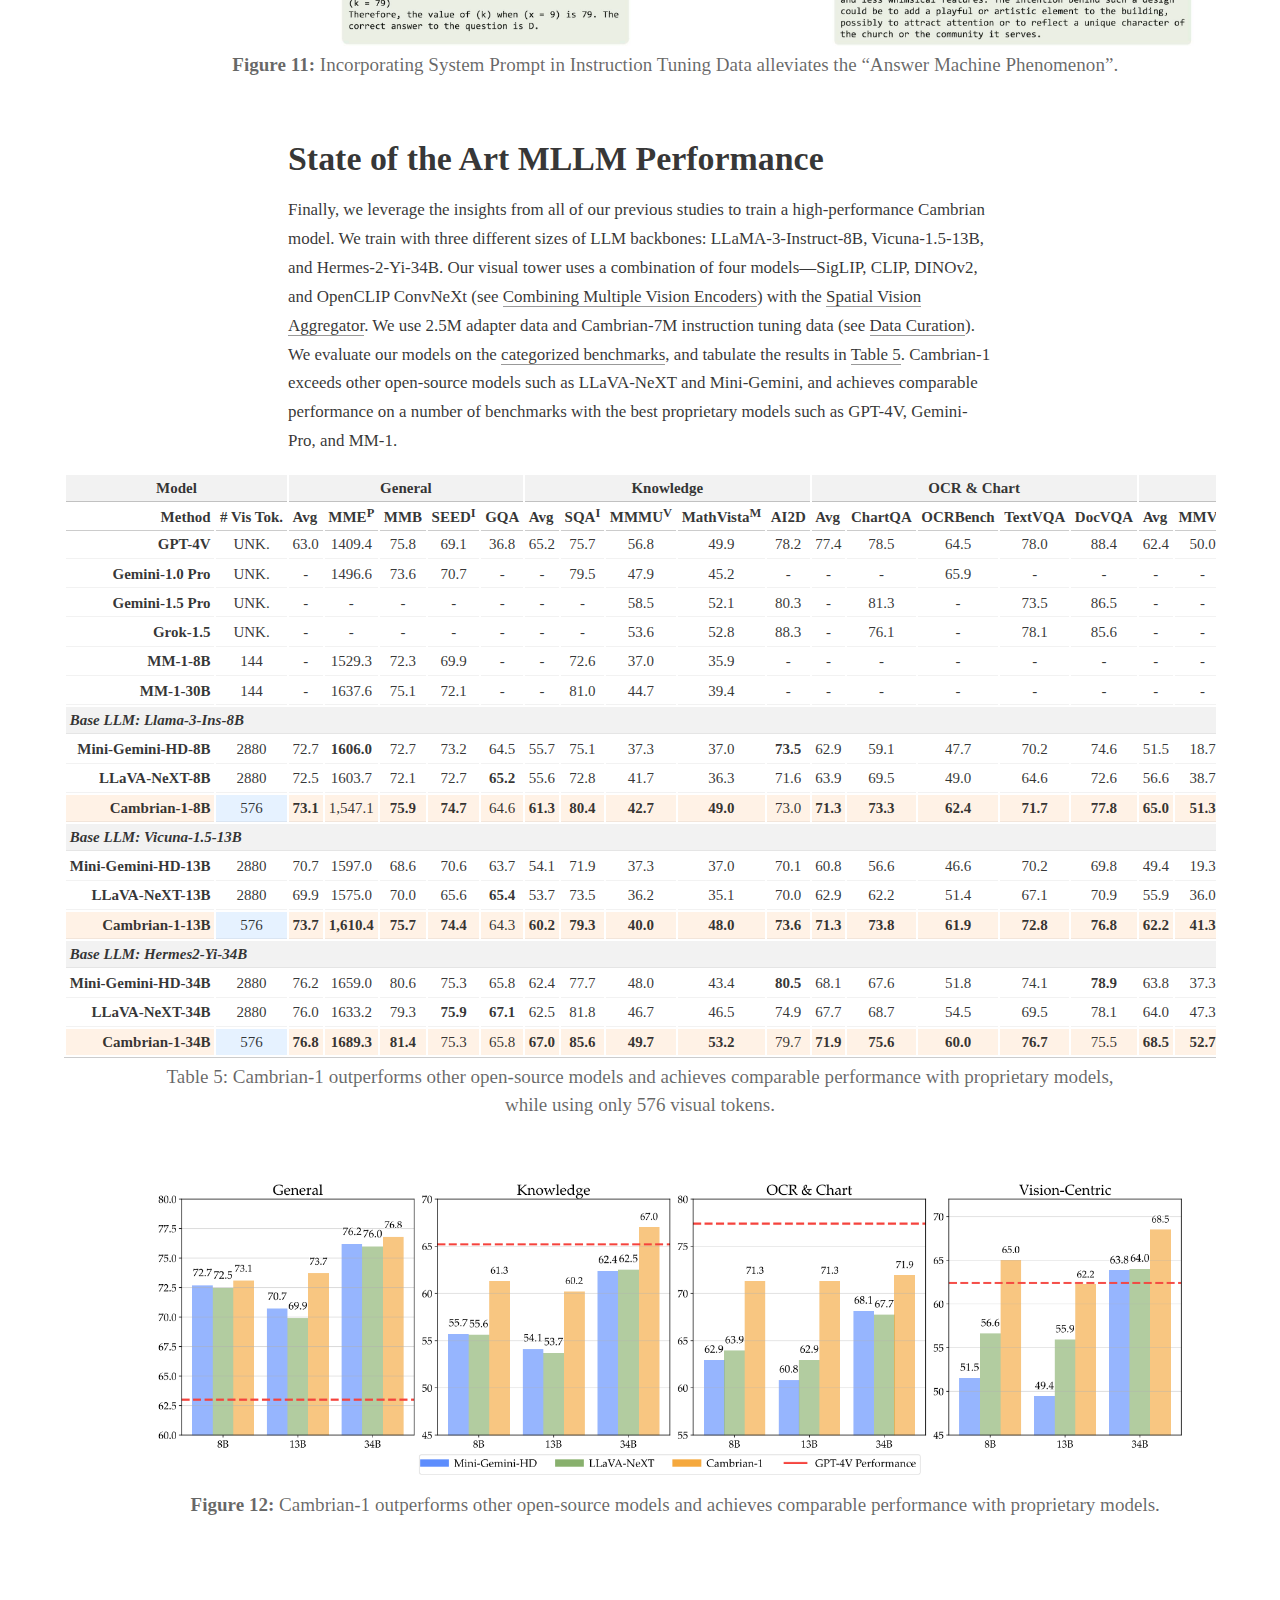
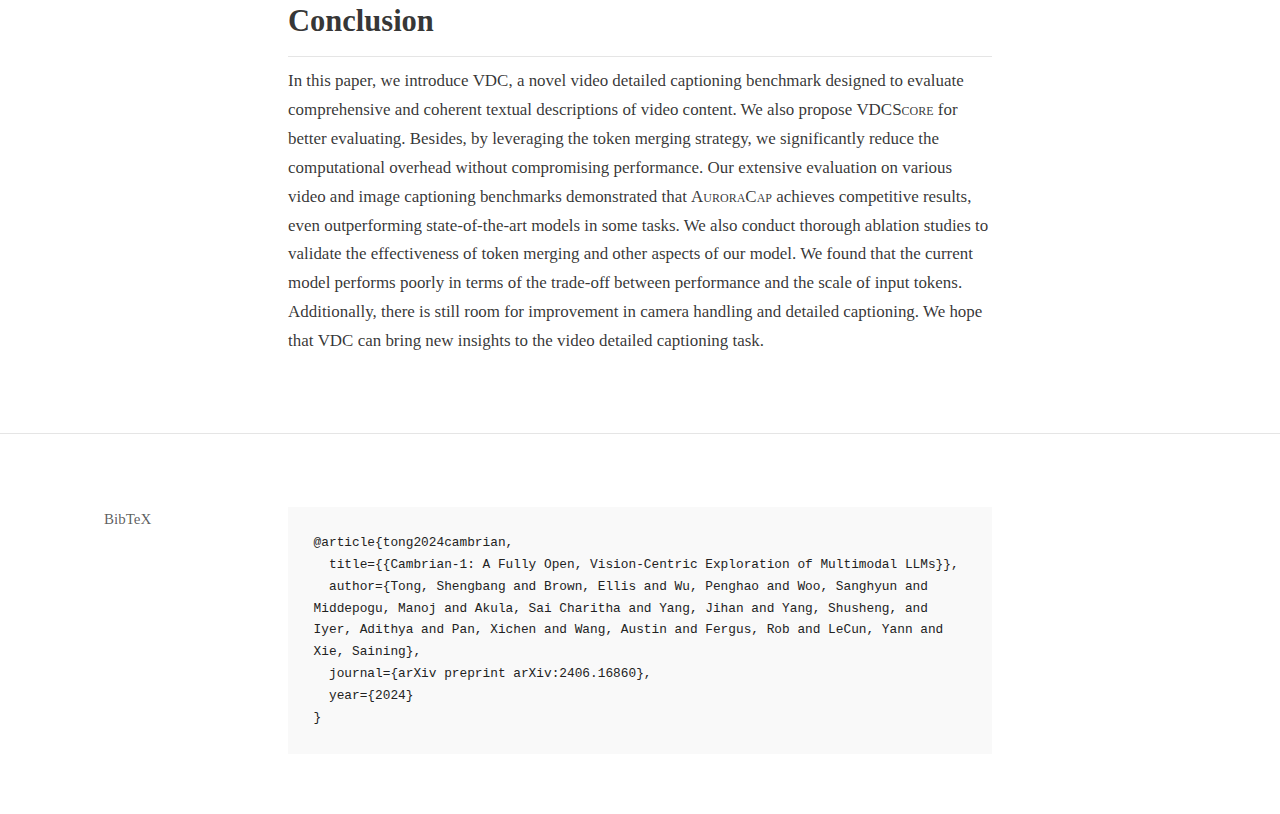
==== commit 139a5fff: "main" ====
--- a/index_old.html
+++ b/index_old.html
@@ -77,7 +77,7 @@
                 <div class="header-content">
                     <h1 style="margin-top: 0px">AuroraCap</h1>
                     <h2>Less is More for Efficient Video Detailed Captioning and a New Benchmark</h2>
-                        <p class="text">
+                        <p>
                             AuroraCap is a multimodal LLM designed for image and video detailed captioning. We also release VDC, the first benchmark for detailed video captioning, featuring over one thousand videos with significantly longer and more detailed captions than existing datasets.
                         </p>
                     
@@ -678,8 +678,14 @@
                                         </tr>
                                         <tr>
                                             <th>C</th>
+                                            <th>B@1</th>
+                                            <th>B@4</th>
+                                            <th>M</th>
                                             <th>R</th>
                                             <th>C</th>
+                                            <th>B@1</th>
+                                            <th>B@4</th>
+                                            <th>M</th>
                                             <th>R</th>
                                         </tr>
                                         </thead>
@@ -687,7 +693,13 @@
                                             <tr>
                                                 <td>ZeroCap</td>
                                                 <td>9.6</td>
+                                                <td>—</td>
+                                                <td>2.9</td>
+                                                <td>16.3</td>
                                                 <td>35.4</td>
+                                                <td>—</td>
+                                                <td>—</td>
+                                                <td>—</td>
                                                 <td>—</td>
                                                 <td>—</td>
                                             </tr>
@@ -778,7 +790,160 @@
                                 </figcaption>
                             </div>
                         </p>
-
+                        <p class="text">
+                            <strong>Video Question Answering.</strong> 
+                            We evaluate AuroraCap on MSVD-QA, ActivityNet-QA, MSRVTT-QA, and iVQA for video question answering tasks. 
+                            Although AuroraCap is primarily a captioning model, it achieves competitive performance in these tasks. 
+                            Despite token limits, AuroraCap generates longer answers than the ground truth, leading to lower scores.
+
+                            <div id="tab:model_ensemble" style="display: flex; flex-direction: column; align-items: center;">
+                                <div class="table-container">
+                                    <table class="data-table">
+                                        <thead>
+                                        <tr>
+                                            <th class="tb-hdr">Model</th>
+                                            <th colspan="2" class="tb-hdr">ANet</th>
+                                            <th colspan="2" class="tb-hdr">MSVD</th>
+                                            <th colspan="2" class="tb-hdr">MSR-VTT</th>
+                                            <th class="tb-hdr">iVQA</th>
+                                        </tr>
+                                        <tr>
+                                            <th></th>
+                                            <th>Acc</th>
+                                            <th>Score</th>
+                                            <th>Acc</th>
+                                            <th>Score</th>
+                                            <th>Acc</th>
+                                            <th>Score</th>
+                                            <th>Acc</th>
+                                        </tr>
+                                        </thead>
+                                        <tbody>
+                                            <tr>
+                                                <td>Just Ask</td>
+                                                <td colspan="2">—</td>
+                                                <td colspan="2">—</td>
+                                                <td colspan="2">—</td>
+                                                <td>12.2</td>
+                                            </tr>
+                                            <tr>
+                                                <td>FrozenBiLM</td>
+                                                <td>24.7</td>
+                                                <td>—</td>
+                                                <td>32.2</td>
+                                                <td>—</td>
+                                                <td>16.8</td>
+                                                <td>—</td>
+                                                <td>26.8</td>
+                                            </tr>
+                                            <tr>
+                                                <td>Video-LLAMA</td>
+                                                <td>12.4</td>
+                                                <td>1.1</td>
+                                                <td>51.6</td>
+                                                <td>2.5</td>
+                                                <td>29.6</td>
+                                                <td>1.8</td>
+                                                <td>—</td>
+                                            </tr>
+                                            <tr>
+                                                <td>VideoChat</td>
+                                                <td>26.5</td>
+                                                <td>2.2</td>
+                                                <td>56.3</td>
+                                                <td>2.8</td>
+                                                <td>45.0</td>
+                                                <td>2.5</td>
+                                                <td>—</td>
+                                            </tr>
+                                            <tr>
+                                                <td>Video-ChatGPT</td>
+                                                <td>35.2</td>
+                                                <td>2.7</td>
+                                                <td>64.9</td>
+                                                <td>3.3</td>
+                                                <td>49.3</td>
+                                                <td>2.8</td>
+                                                <td>—</td>
+                                            </tr>
+                                            <tr>
+                                                <td>LLAMA-VID</td>
+                                                <td>47.4</td>
+                                                <td>3.3</td>
+                                                <td>69.7</td>
+                                                <td>3.7</td>
+                                                <td>57.7</td>
+                                                <td>3.2</td>
+                                                <td>—</td>
+                                            </tr>
+                                            <tr>
+                                                <td>Video-LLAVA</td>
+                                                <td>45.3</td>
+                                                <td>3.3</td>
+                                                <td>70.7</td>
+                                                <td>3.9</td>
+                                                <td>59.2</td>
+                                                <td>3.5</td>
+                                                <td>—</td>
+                                            </tr>
+                                            <tr>
+                                                <td>FreeVA</td>
+                                                <td>51.2</td>
+                                                <td>3.5</td>
+                                                <td>73.8</td>
+                                                <td><span class="highlight-red">4.1</span></td>
+                                                <td><span class="highlight-red">60.0</strong></td>
+                                                <td><span class="highlight-red">3.5</strong></td>
+                                                <td>—</td>
+                                            </tr>
+                                            <tr>
+                                                <td>LLAVA-NeXT-Video</td>
+                                                <td>53.5</td>
+                                                <td>3.2</td>
+                                                <td>—</td>
+                                                <td>—</td>
+                                                <td>—</td>
+                                                <td>—</td>
+                                                <td>—</td>
+                                            </tr>
+                                            <tr>
+                                                <td>MovieChat</td>
+                                                <td>45.7</td>
+                                                <td>3.4</td>
+                                                <td>75.2</td>
+                                                <td>3.8</td>
+                                                <td>52.7</td>
+                                                <td>2.6</td>
+                                                <td>—</td>
+                                            </tr>
+                                            <tr>
+                                                <td>MovieChat+</td>
+                                                <td>48.1</td>
+                                                <td>3.4</td>
+                                                <td><span class="highlight-red">76.5</span></td>
+                                                <td>3.9</td>
+                                                <td>53.9</td>
+                                                <td>2.7</td>
+                                                <td>—</td>
+                                            </tr>
+                                            <tr>
+                                                <td><strong>AuroraCap-7B</strong></td>
+                                                <td class="highlight-red"><strong>61.8</strong></td>
+                                                <td class="highlight-red"><strong>3.8</strong></td>
+                                                <td>62.6</td>
+                                                <td>3.6</td>
+                                                <td>43.5</td>
+                                                <td>2.9</td>
+                                                <td class="highlight-red"><strong>55.2</strong></td>
+                                            </tr>
+                                        </tbody>
+                                    </table>
+                                </div>
+                                <figcaption style="text-align: center; width: 140%;">
+                                    Table 4: Comparison AuroraCap with SoTA methods on video question answering and classification benchmarks under zero-shot setting. The model size is 7B by default.
+                                </figcaption>
+                            </div>
+                        </p>
             </div>
             
             <!-- <div id="sec:benchmarking" class="sub-section">
